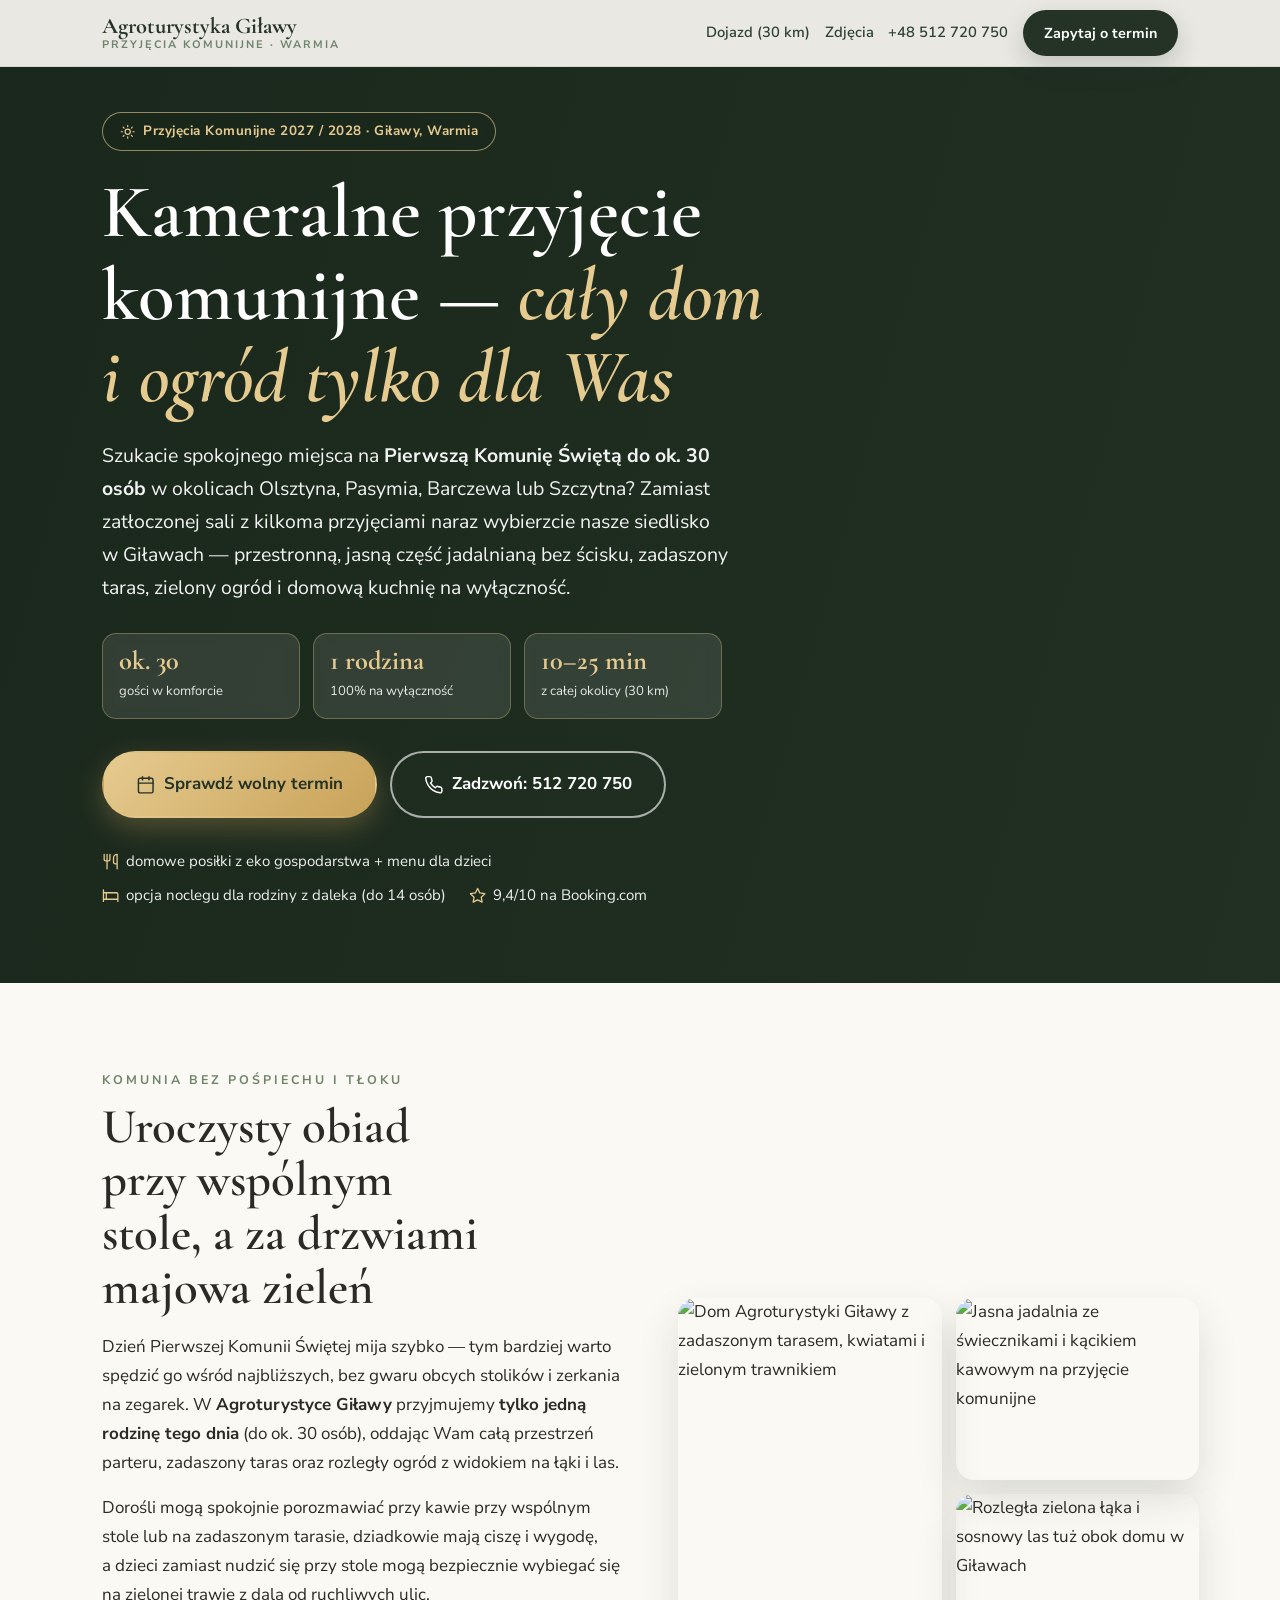
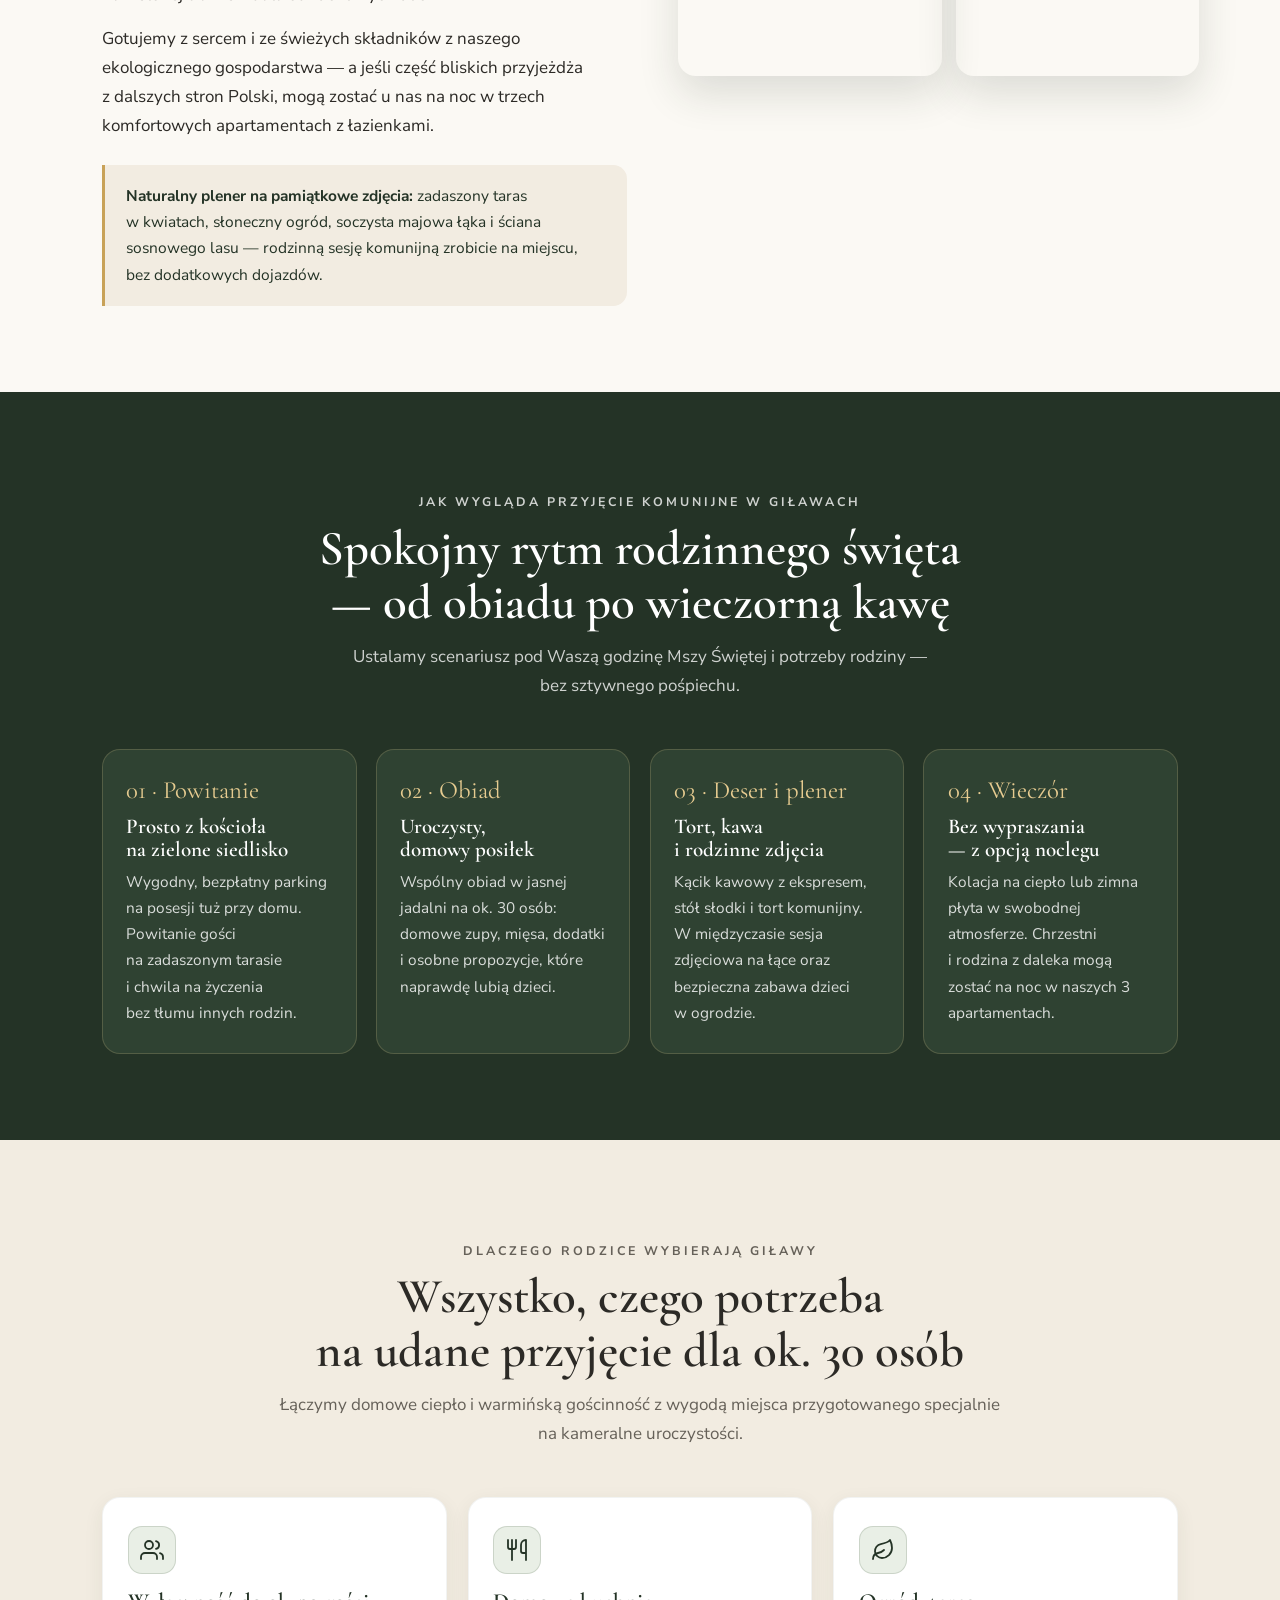
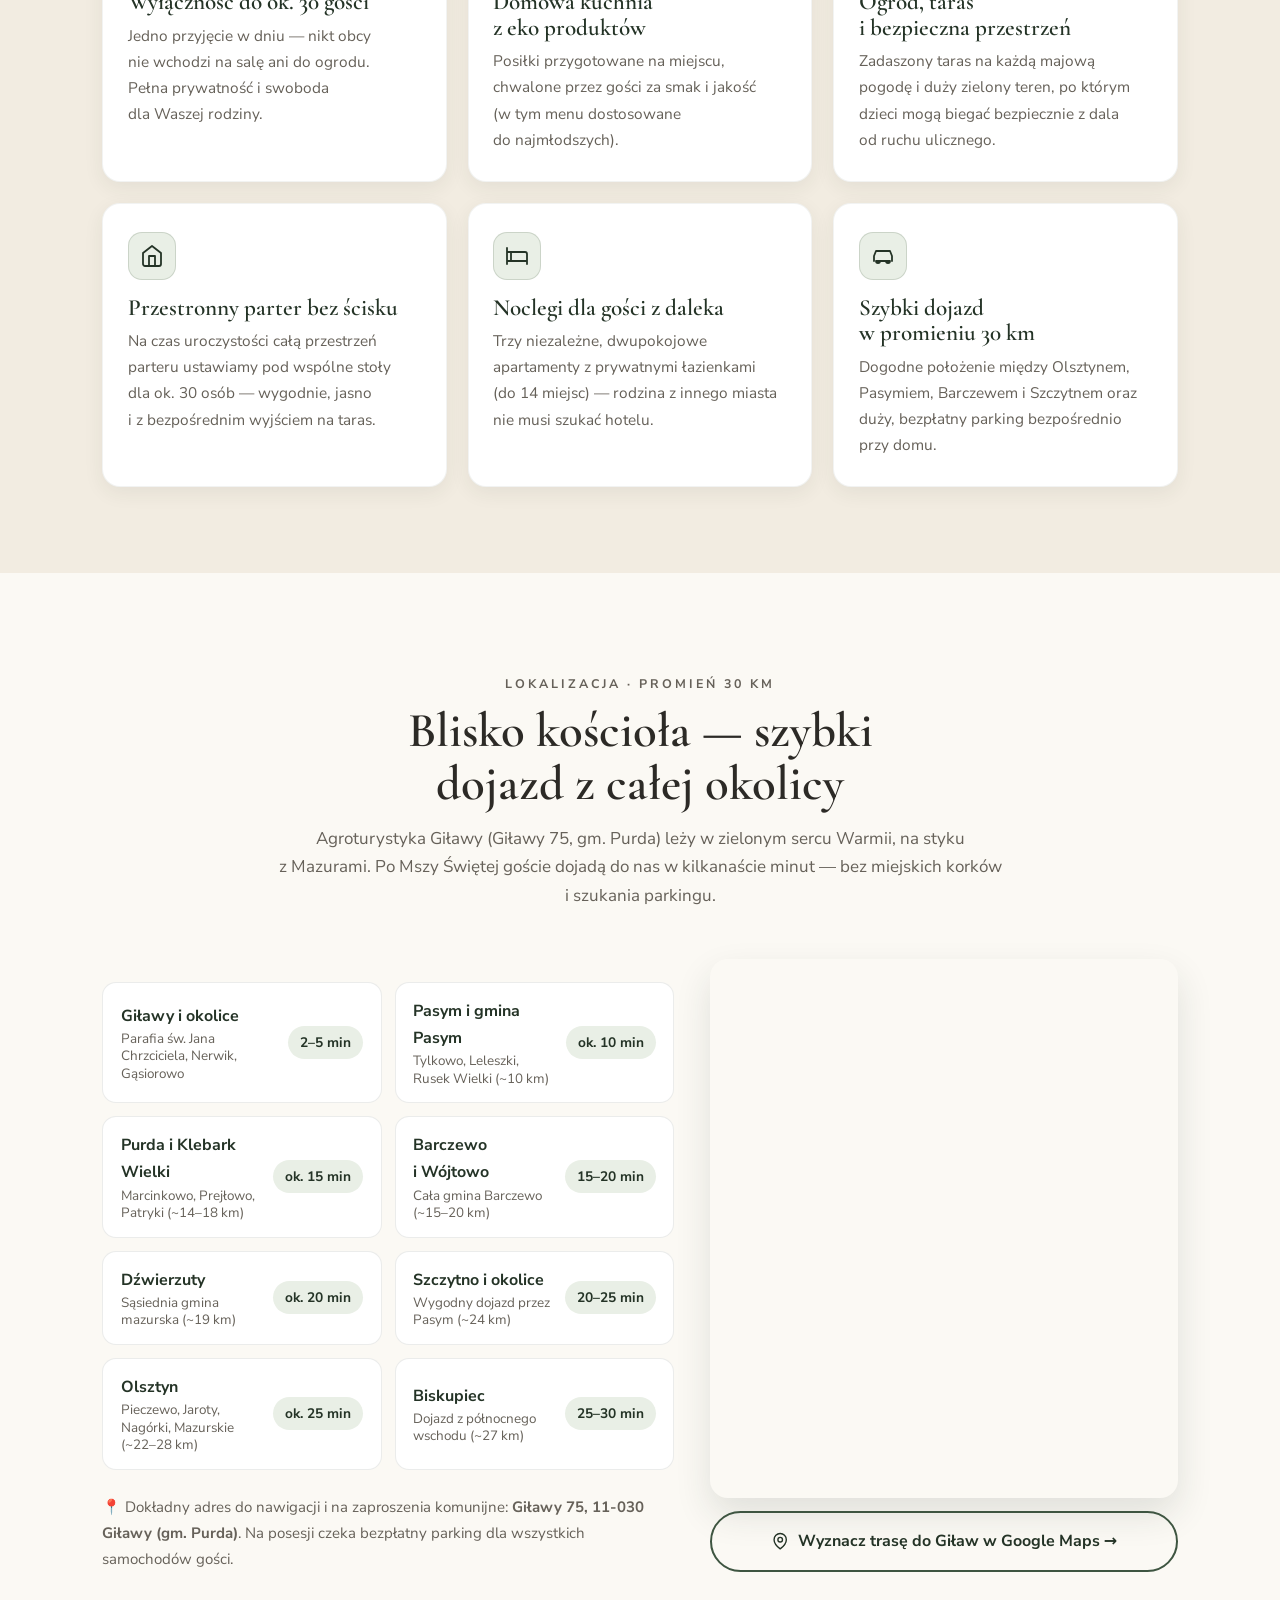
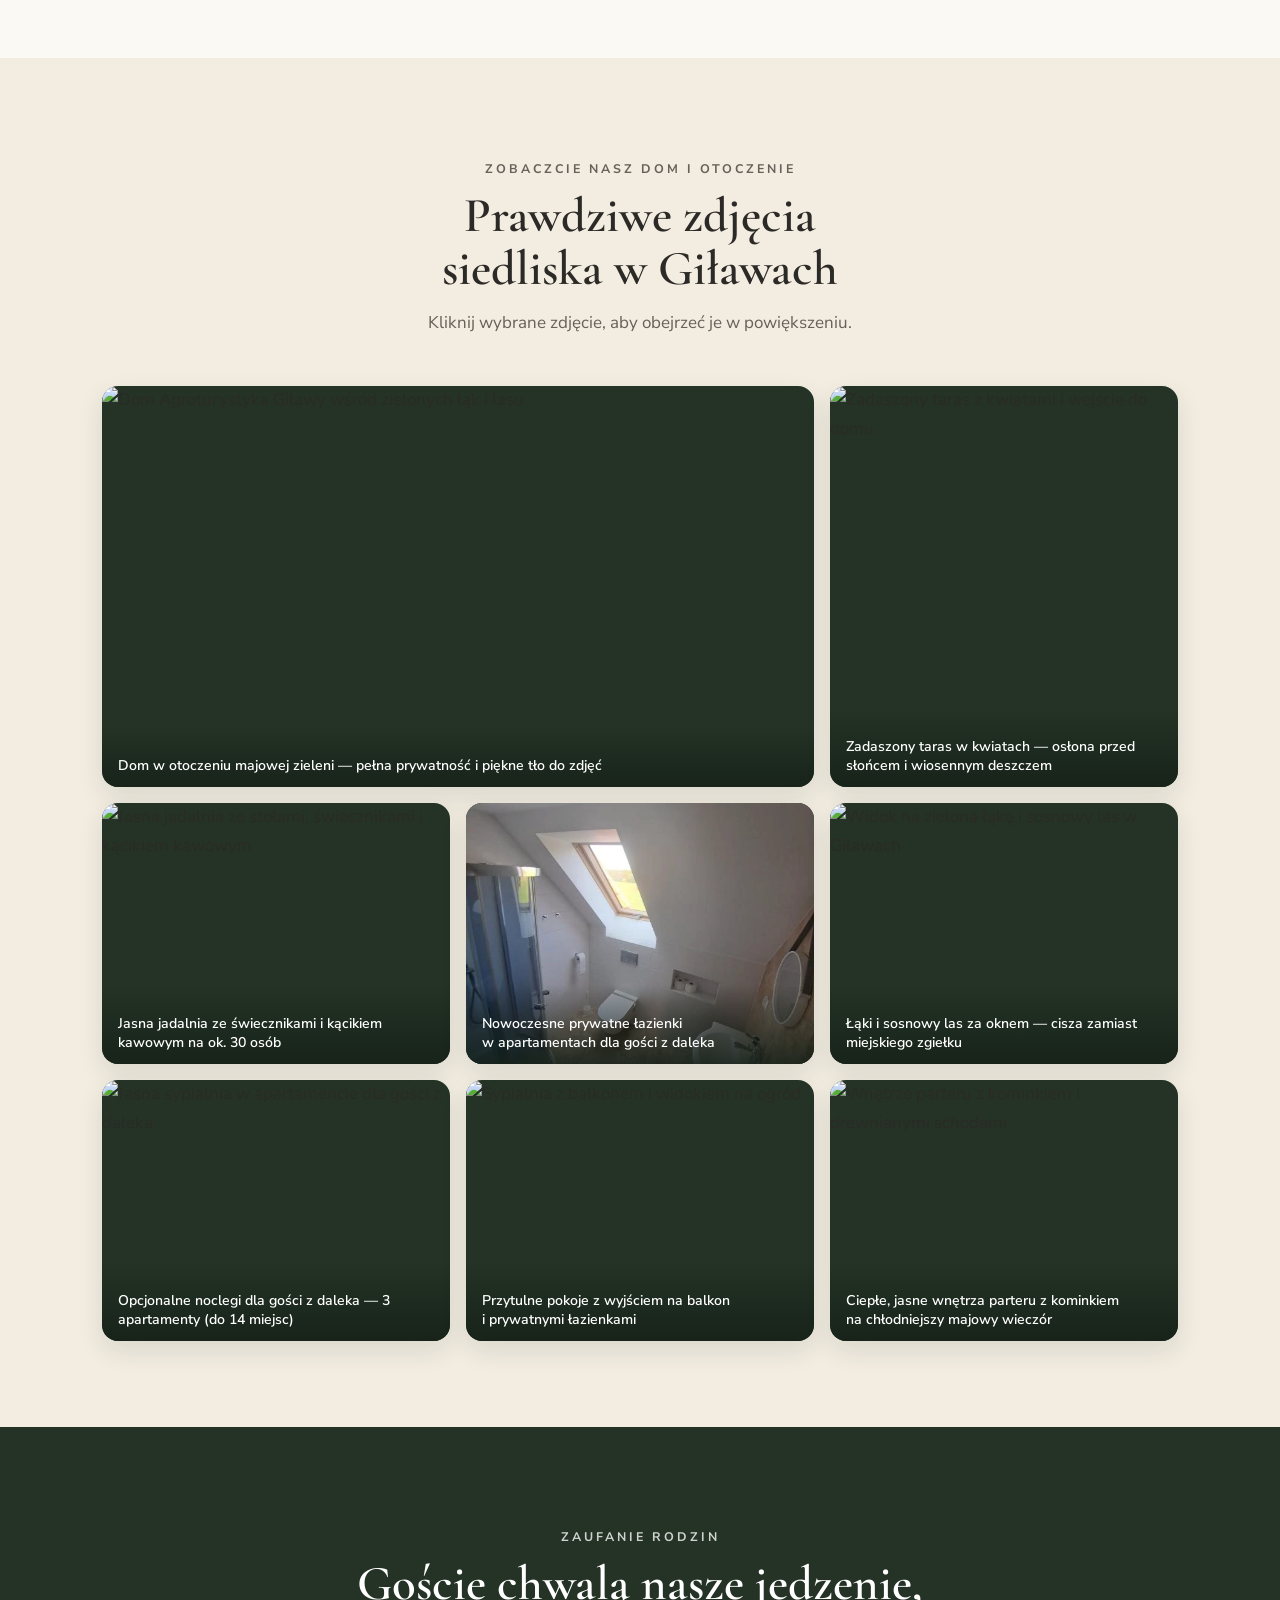
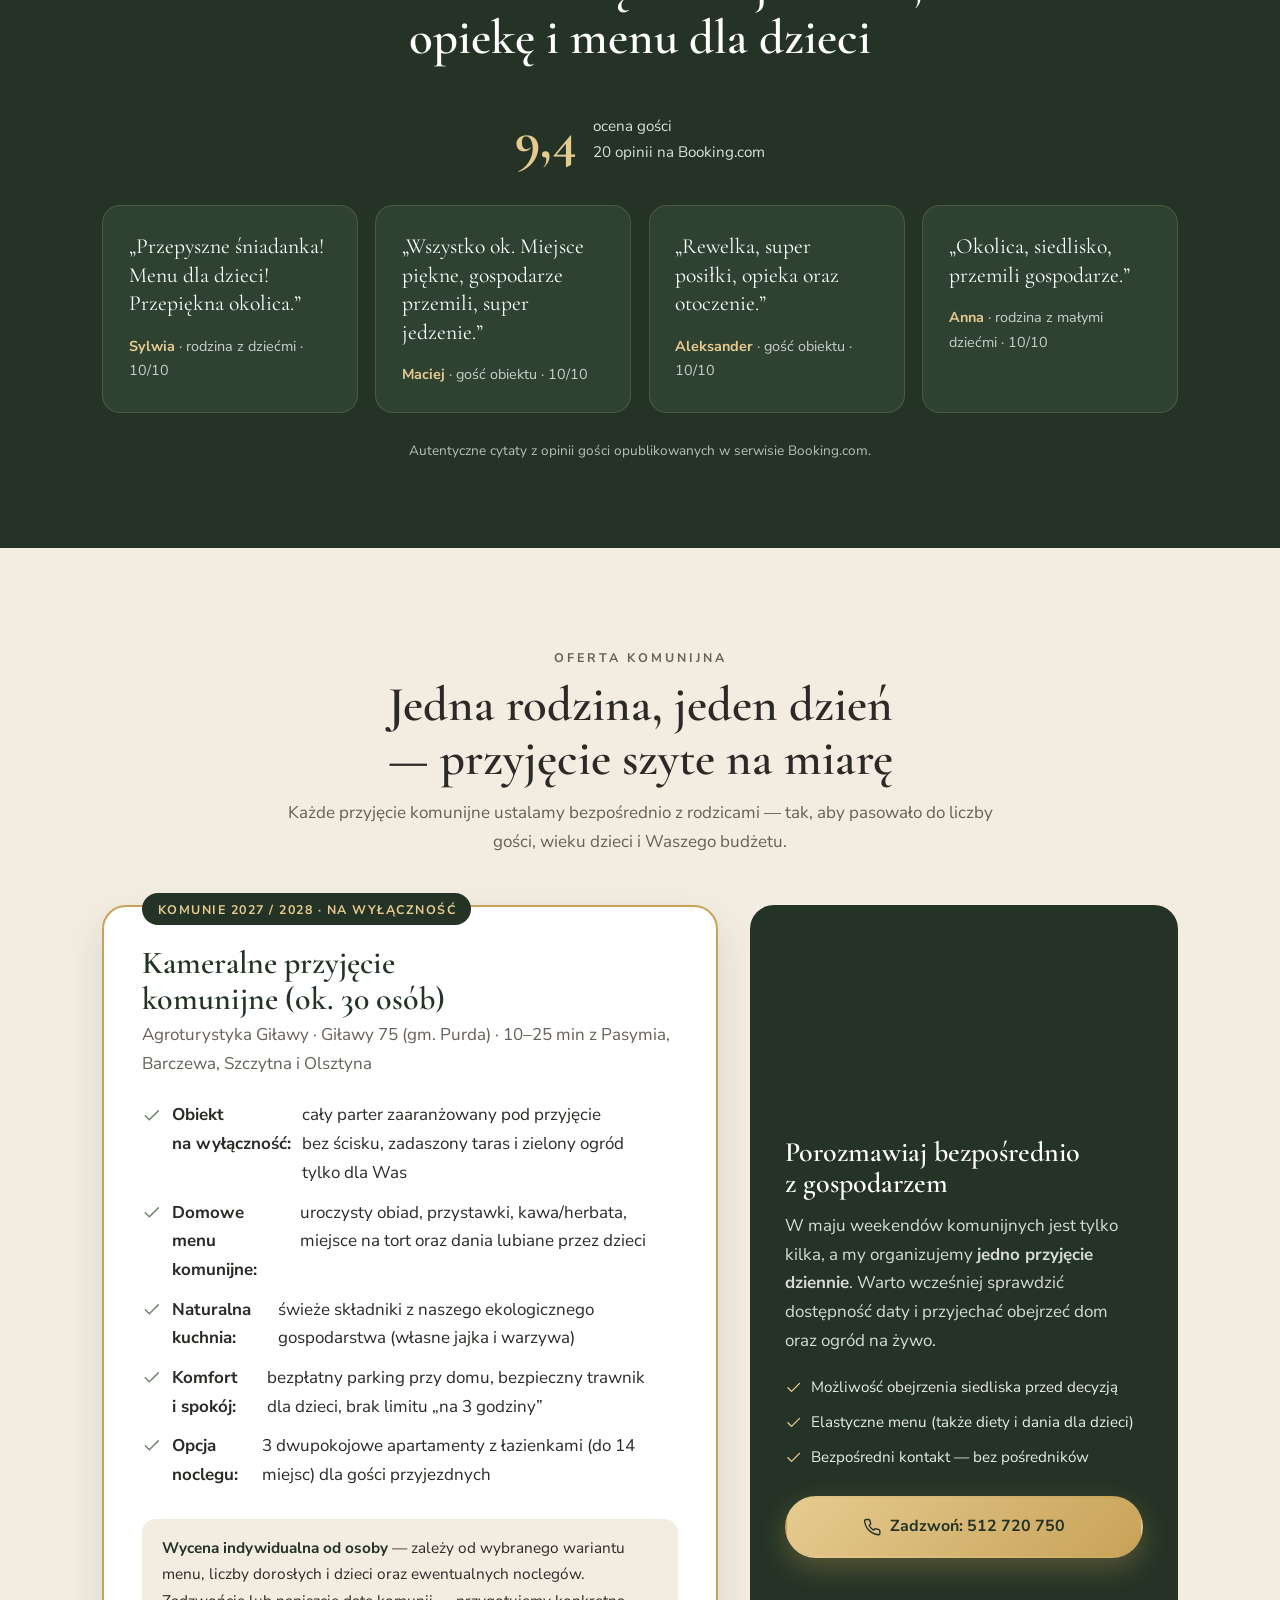
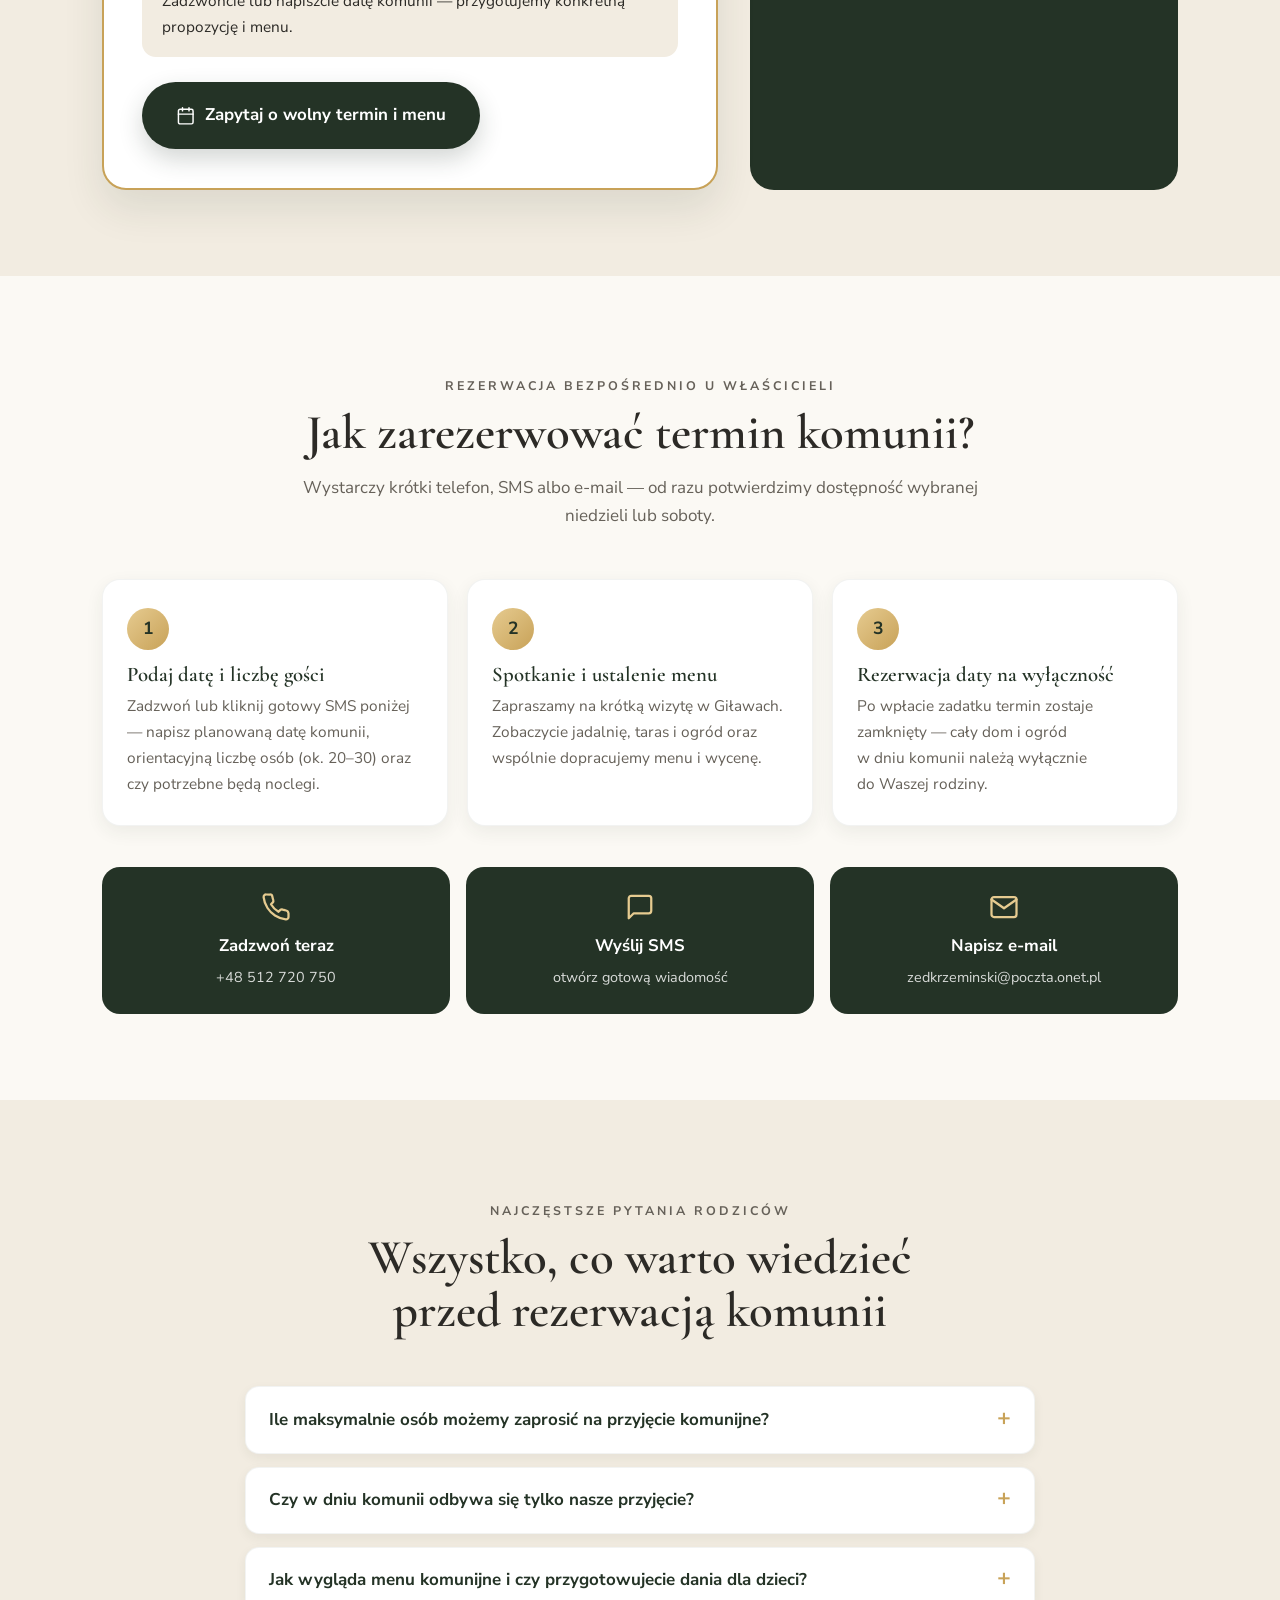
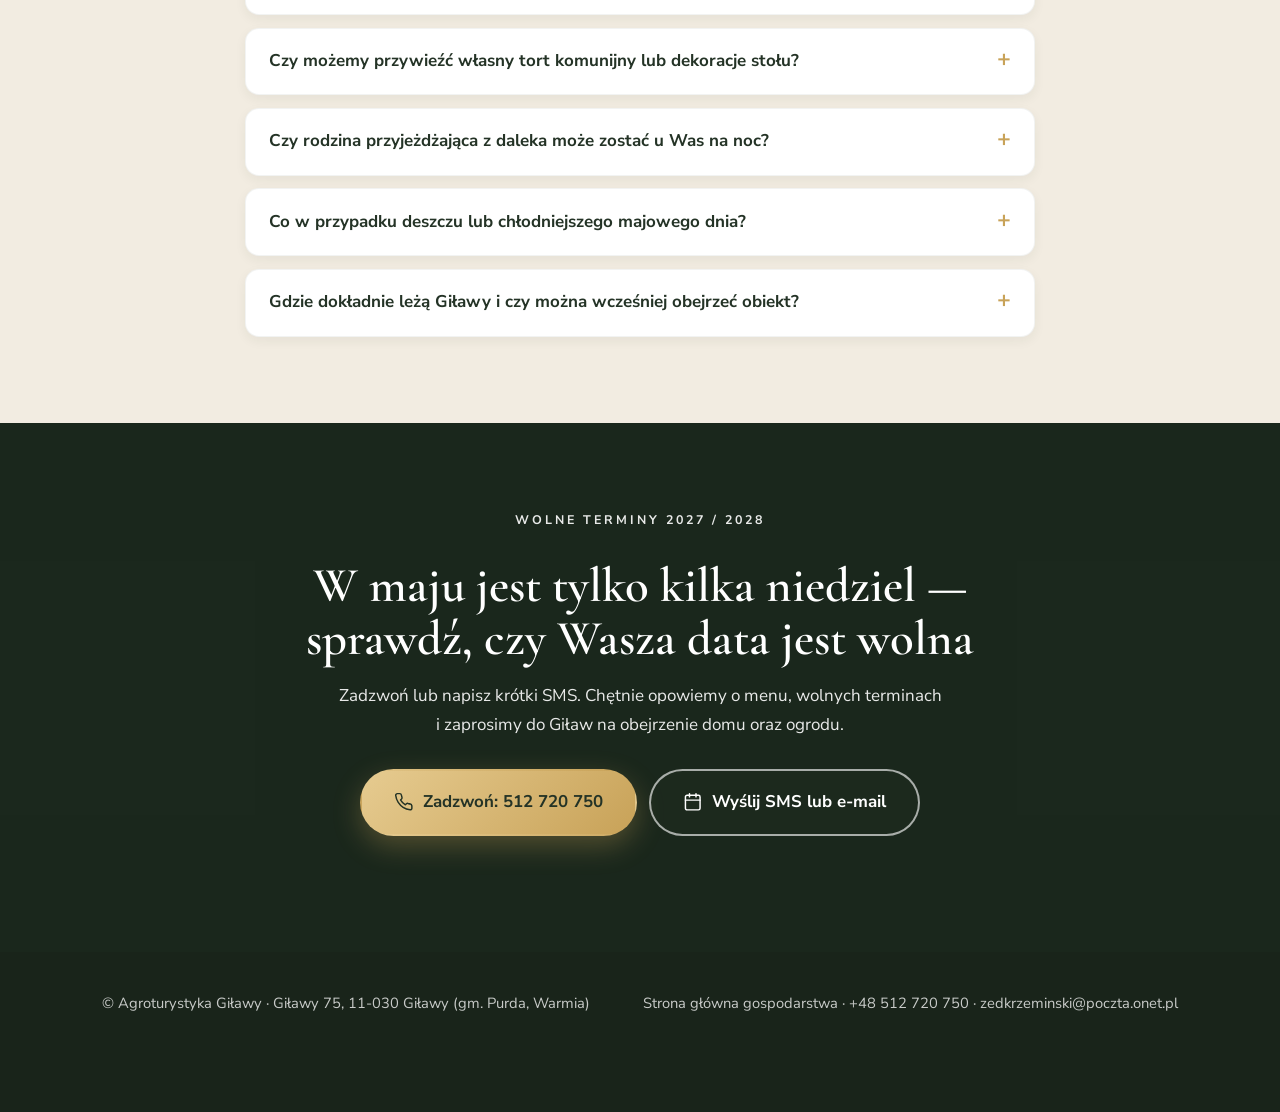
==== komunia.html @ 48da1b0a "Dodaj podstrone ofertowa Przyjecia Komunijne (komunia.html) oraz linki w menu i sitemap" ====
<!DOCTYPE html>
<html lang="pl">
<head>
  <!-- Google tag (gtag.js) -->
  <script async src="https://www.googletagmanager.com/gtag/js?id=AW-17350584286"></script>
  <script>
    window.dataLayer = window.dataLayer || [];
    function gtag(){dataLayer.push(arguments);}
    gtag('js', new Date());
    gtag('config', 'AW-17350584286');
  </script>

  <!-- PostHog -->
  <script>
    !function(t,e){var o,n,p,r;e.__SV||(window.posthog=e,e._i=[],e.init=function(i,s,a){function g(t,e){var o=e.split(".");2==o.length&&(t=t[o[0]],e=o[1]),t[e]=function(){t.push([e].concat(Array.prototype.slice.call(arguments,0)))}}(p=t.createElement("script")).type="text/javascript",p.crossOrigin="anonymous",p.async=!0,p.src=s.api_host.replace(".i.posthog.com","-assets.i.posthog.com")+"/static/array.js",(r=t.getElementsByTagName("script")[0]).parentNode.insertBefore(p,r);var u=e;for(void 0!==a?u=e[a]=[]:a="posthog",u.people=u.people||[],u.toString=function(t){var e="posthog";return"posthog"!==a&&(e+="."+a),t||(e+=" (stub)"),e},u.people.toString=function(){return u.toString(1)+".people (stub)"},o="init capture register register_once register_for_session unregister unregister_for_session getFeatureFlag getFeatureFlagPayload isFeatureEnabled reloadFeatureFlags updateEarlyAccessFeatureEnrollment getEarlyAccessFeatures on onFeatureFlags onSessionId getSurveys getActiveMatchingSurveys renderSurvey canRenderSurvey getNextSurveyStep identify setPersonProperties group resetGroups setPersonPropertiesForFlags resetPersonPropertiesForFlags setGroupPropertiesForFlags resetGroupPropertiesForFlags reset get_distinct_id getGroups get_session_id get_session_replay_url alias set_config startSessionRecording stopSessionRecording sessionRecordingStarted captureException loadToolbar get_property getSessionProperty createPersonProfile opt_in_capturing opt_out_capturing has_opted_in_capturing has_opted_out_capturing clear_opt_in_out_capturing debug getPageViewId".split(" "),n=0;n<o.length;n++)g(u,o[n]);e._i.push([i,s,a])},e.__SV=1)}(document,window.posthog||[]);
    posthog.init('phc_viyBh6a5u47PLYNjKdWkm2vDEg25r6kVnGtECacyVh4t', {
      api_host: 'https://eu.i.posthog.com',
      person_profiles: 'identified_only',
      autocapture: true,
      capture_pageview: true,
      capture_pageleave: true,
      enable_heatmaps: true,
      capture_dead_clicks: true,
      loaded: function (ph) {
        try {
          var params = new URLSearchParams(window.location.search);
          var gclid = params.get('gclid') || params.get('gbraid') || params.get('wbraid');
          var utmSource = params.get('utm_source');
          var sessionProps = {};
          if (gclid) {
            sessionProps.from_google_ads = true;
            sessionProps.gclid = gclid;
          } else if (utmSource && /google|adwords|gads/i.test(utmSource)) {
            sessionProps.from_google_ads = true;
          }
          ['utm_source', 'utm_medium', 'utm_campaign', 'utm_term', 'utm_content'].forEach(function (k) {
            if (params.get(k)) sessionProps[k] = params.get(k);
          });
          ph.register_for_session(sessionProps);
        } catch (e) {}
      }
    });
  </script>

  <meta charset="UTF-8">
  <meta name="viewport" content="width=device-width, initial-scale=1.0">
  <title>Przyjęcie Komunijne na&nbsp;Warmii (do&nbsp;30 osób) — Olsztyn, Pasym, Barczewo, Szczytno | Agroturystyka&nbsp;Giławy</title>
  <meta name="description" content="Kameralne przyjęcie komunijne do ok. 30 osób na wyłączność w Agroturystyce Giławy (10–25 min od Pasymia, Purdy, Barczewa, Szczytna, Dźwierzut, Olsztyna i Biskupca). Przestronna sala jadalniana bez ścisku, zadaszony taras, zielony ogród, domowa kuchnia i opcja noclegu dla rodziny.">
  <meta name="keywords" content="komunia Olsztyn, przyjęcie komunijne Olsztyn okolice, sala na komunię do 30 osób, komunia Pasym, komunia Barczewo, komunia Szczytno, komunia Purda, komunia Biskupiec, komunia Dźwierzuty, przyjęcie komunijne Warmia, agroturystyka na komunię, kameralna komunia z ogrodem">
  <meta property="og:title" content="Kameralne Przyjęcie Komunijne na Warmii (ok. 30 osób) — na wyłączność | Agroturystyka Giławy">
  <meta property="og:description" content="Dom, zadaszony taras i zielony ogród tylko dla Waszej rodziny (ok. 30 gości). Domowa kuchnia, spokój wśród łąk i szybki dojazd z Olsztyna, Pasymia, Barczewa i Szczytna.">
  <meta property="og:type" content="website">
  <meta property="og:url" content="https://gilawy.pl/komunia.html">
  <meta property="og:image" content="https://gilawy.pl/assets/img/foto-06.webp">
  <meta property="og:locale" content="pl_PL">
  <link rel="canonical" href="https://gilawy.pl/komunia.html">
  <link rel="icon" href="favicon.ico" sizes="16x16 32x32 48x48">
  <link rel="apple-touch-icon" href="apple-touch-icon.png">
  <meta name="theme-color" content="#243326">
  <link rel="preload" as="image" href="assets/img/foto-06.webp">

  <link rel="preconnect" href="https://fonts.googleapis.com">
  <link rel="preconnect" href="https://fonts.gstatic.com" crossorigin>
  <link rel="stylesheet" href="https://fonts.googleapis.com/css2?family=Cormorant+Garamond:ital,wght@0,500;0,600;0,700;1,500&family=Nunito+Sans:wght@300;400;600;700&display=swap">

  <script type="application/ld+json">
  {
    "@context": "https://schema.org",
    "@graph": [
      {
        "@type": ["EventVenue", "LodgingBusiness"],
        "name": "Agroturystyka Giławy — Kameralne Przyjęcia Komunijne na Warmii",
        "description": "Kameralne przyjęcia komunijne do ok. 30 osób na wyłączność w Giławach (gm. Purda). Przestronna sala jadalniana na parterze, zadaszony taras, zielony ogród, domowe menu z eko gospodarstwa oraz 3 apartamenty noclegowe dla rodziny z daleka.",
        "image": "https://gilawy.pl/assets/img/foto-06.webp",
        "url": "https://gilawy.pl/komunia.html",
        "telephone": "+48512720750",
        "email": "zedkrzeminski@poczta.onet.pl",
        "maximumAttendeeCapacity": 30,
        "address": {
          "@type": "PostalAddress",
          "streetAddress": "Giławy 75",
          "postalCode": "11-030",
          "addressLocality": "Giławy",
          "addressRegion": "warmińsko-mazurskie",
          "addressCountry": "PL"
        },
        "areaServed": {
          "@type": "GeoCircle",
          "geoMidpoint": {
            "@type": "GeoCoordinates",
            "latitude": 53.726535,
            "longitude": 20.788029
          },
          "geoRadius": "30000"
        },
        "aggregateRating": {
          "@type": "AggregateRating",
          "ratingValue": "9.4",
          "bestRating": "10",
          "reviewCount": "20"
        }
      },
      {
        "@type": "FAQPage",
        "mainEntity": [
          {
            "@type": "Question",
            "name": "Ile osób możemy zaprosić na przyjęcie komunijne w Agroturystyce Giławy?",
            "acceptedAnswer": {
              "@type": "Answer",
              "text": "Obsługujemy kameralne przyjęcia komunijne do ok. 30 osób. Taka wielkość pozwala ustawić stoły na parterze bez ścisku i zachować swobodną, rodzinną atmosferę w jadalni, na zadaszonym tarasie oraz w ogrodzie."
            }
          },
          {
            "@type": "Question",
            "name": "Czy podczas komunii mamy dom i ogród wyłącznie dla siebie?",
            "acceptedAnswer": {
              "@type": "Answer",
              "text": "Tak. W dniu komunii organizujemy tylko jedno przyjęcie — nie dzielicie sali, tarasu ani ogrodu z innymi rodzinami."
            }
          },
          {
            "@type": "Question",
            "name": "Jak szybko można dojechać z Olsztyna, Pasymia, Barczewa lub Szczytna?",
            "acceptedAnswer": {
              "@type": "Answer",
              "text": "Giławy leżą w promieniu 10–30 minut jazdy od Pasymia (ok. 10 min), Purdy i Klebarka Wielkiego (ok. 15 min), Barczewa (ok. 15–20 min), Dźwierzut (ok. 20 min), Szczytna (ok. 20–25 min), Olsztyna (ok. 25 min z Pieczewa i Jarot) oraz Biskupca (ok. 25–30 min)."
            }
          },
          {
            "@type": "Question",
            "name": "Czy rodzina przyjeżdżająca z daleka może zostać na nocleg?",
            "acceptedAnswer": {
              "@type": "Answer",
              "text": "Tak! Na piętrze mamy 3 niezależne, dwupokojowe apartamenty z prywatnymi łazienkami, które pomieszczą do 14 osób. To ogromna wygoda dla chrzestnych, dziadków i bliskich z innych miast."
            }
          }
        ]
      }
    ]
  }
  </script>

  <style>
    :root {
      --forest: #243326;
      --forest-2: #2f4232;
      --forest-3: #3e5541;
      --sage: #6f846b;
      --sage-soft: #e9efe6;
      --gold: #c8a258;
      --gold-2: #e6cb90;
      --ivory: #fbf9f4;
      --linen: #f2ece1;
      --ink: #2c2a26;
      --muted: #666159;
      --white: #ffffff;
      --radius: 18px;
      --maxw: 1120px;
      --serif: "Cormorant Garamond", Georgia, serif;
      --sans: "Nunito Sans", system-ui, -apple-system, sans-serif;
    }
    * { box-sizing: border-box; margin: 0; padding: 0; }
    html { scroll-behavior: smooth; scroll-padding-top: 76px; }
    body { font-family: var(--sans); color: var(--ink); background: var(--ivory); line-height: 1.7; font-size: 17px; -webkit-font-smoothing: antialiased; overflow-x: hidden; }
    img { max-width: 100%; display: block; }
    a { color: inherit; text-decoration: none; }
    .container { width: 100%; max-width: var(--maxw); margin-inline: auto; padding-inline: 22px; }
    h1, h2, h3 { font-family: var(--serif); font-weight: 600; line-height: 1.1; text-wrap: balance; }
    h2 { font-size: clamp(2rem, 4.2vw, 3.05rem); }
    h3 { font-size: 1.45rem; }
    p, li, dd, blockquote { text-wrap: pretty; text-align: left; }
    .center, .center p { text-align: center; }
    .kicker { text-transform: uppercase; letter-spacing: 3px; font-size: .78rem; font-weight: 700; color: var(--sage); margin-bottom: .6rem; }
    .dark .kicker { color: var(--gold-2); }
    .icon { width: 1.15em; height: 1.15em; flex: none; fill: none; stroke: currentColor; stroke-width: 1.8; stroke-linecap: round; stroke-linejoin: round; }

    /* buttons */
    .btn { display: inline-flex; align-items: center; justify-content: center; gap: .55rem; padding: .95rem 1.65rem; border-radius: 999px; font-weight: 700; font-size: 1rem; transition: transform .15s, box-shadow .15s, background .15s, border-color .15s; cursor: pointer; border: 2px solid transparent; text-align: center; }
    .btn:hover { transform: translateY(-2px); }
    .btn-gold { background: linear-gradient(135deg, var(--gold-2), var(--gold)); color: var(--forest); box-shadow: 0 10px 28px rgba(200,162,88,.32); }
    .btn-gold:hover { box-shadow: 0 14px 34px rgba(200,162,88,.45); }
    .btn-forest { background: var(--forest); color: var(--white); box-shadow: 0 10px 24px rgba(36,51,38,.2); }
    .btn-forest:hover { background: var(--forest-2); }
    .btn-ghost { border-color: rgba(255,255,255,.62); color: var(--white); background: rgba(36,51,38,.22); }
    .btn-ghost:hover { background: rgba(255,255,255,.14); }
    .btn-line { border-color: var(--forest-3); color: var(--forest); }
    .btn-line:hover { background: var(--forest); color: var(--white); }
    .btn-lg { padding: 1.08rem 2rem; font-size: 1.06rem; }

    /* header */
    .top { position: fixed; inset: 0 0 auto 0; z-index: 50; background: rgba(251,249,244,.92); backdrop-filter: blur(12px); color: var(--forest); border-bottom: 1px solid rgba(36,51,38,.1); }
    .top .container { display: flex; align-items: center; justify-content: space-between; height: 66px; gap: 1rem; }
    .brand { font-family: var(--serif); font-size: 1.4rem; font-weight: 700; line-height: 1; color: var(--forest); }
    .brand small { display: block; font-family: var(--sans); font-size: .68rem; letter-spacing: 2px; text-transform: uppercase; color: var(--sage); font-weight: 700; margin-top: 3px; }
    .top-actions { display: flex; gap: .9rem; align-items: center; }
    .top-actions .btn { padding: .55rem 1.2rem; font-size: .9rem; }
    .top-link { font-size: .92rem; font-weight: 600; color: var(--forest-2); }
    .top-link:hover { color: var(--gold); }

    /* hero */
    .hero { position: relative; min-height: 96svh; display: flex; align-items: center; color: var(--white); background: var(--forest) url("assets/img/foto-06.webp") center 55%/cover no-repeat; padding: 112px 0 74px; overflow: hidden; }
    .hero::before { content: ""; position: absolute; inset: 0; background: linear-gradient(105deg, rgba(25,38,27,.88) 0%, rgba(28,42,30,.72) 52%, rgba(28,42,30,.38) 100%); }
    .hero .container { position: relative; }
    .hero-inner { max-width: 740px; }
    .badge { display: inline-flex; align-items: center; gap: .5rem; padding: .45rem 1.05rem; border: 1px solid rgba(230,203,144,.6); border-radius: 999px; color: var(--gold-2); font-size: .84rem; font-weight: 700; letter-spacing: .5px; margin-bottom: 1.3rem; background: rgba(25,38,27,.45); backdrop-filter: blur(4px); }
    .hero h1 { font-size: clamp(2.6rem, 6.4vw, 4.7rem); color: var(--white); margin-bottom: 1.15rem; }
    .hero h1 em { color: var(--gold-2); font-style: italic; }
    .hero .lead { font-size: clamp(1.04rem, 2vw, 1.22rem); max-width: 630px; color: rgba(255,255,255,.94); margin-bottom: 1.8rem; }

    .hero-pillars { display: grid; grid-template-columns: repeat(3, minmax(0, 1fr)); gap: .8rem; max-width: 620px; margin-bottom: 2rem; }
    .pillar { padding: .85rem 1rem; border-radius: 14px; background: rgba(255,255,255,.1); border: 1px solid rgba(230,203,144,.32); backdrop-filter: blur(6px); }
    .pillar b { display: block; font-family: var(--serif); font-size: 1.65rem; line-height: 1.05; color: var(--gold-2); }
    .pillar span { font-size: .82rem; color: rgba(255,255,255,.88); }

    .hero-cta { display: flex; flex-wrap: wrap; gap: .8rem; margin-bottom: 1.9rem; }
    .hero-facts { display: flex; flex-wrap: wrap; gap: .55rem 1.4rem; font-size: .94rem; color: rgba(255,255,255,.92); list-style: none; }
    .hero-facts li { display: flex; align-items: center; gap: .45rem; }
    .hero-facts .icon { color: var(--gold-2); }

    /* sections */
    section { padding: 86px 0; }
    .dark { background: var(--forest); color: var(--white); }
    .dark h2, .dark h3 { color: var(--white); }
    .linen { background: var(--linen); }
    .sage-bg { background: var(--sage-soft); }
    .section-head { max-width: 730px; margin: 0 auto 3rem; text-align: center; }
    .section-head p { color: var(--muted); margin-top: .85rem; text-align: center; }
    .dark .section-head p { color: rgba(255,255,255,.78); }

    /* story */
    .story { display: grid; grid-template-columns: 1.05fr 1fr; gap: 3.2rem; align-items: center; }
    .story-text p + p { margin-top: 1rem; }
    .story-text h2 { margin-bottom: 1.2rem; }
    .story-quote { margin-top: 1.5rem; padding: 1.1rem 1.3rem; border-left: 3px solid var(--gold); background: var(--linen); border-radius: 0 14px 14px 0; font-size: .97rem; color: var(--forest); }
    .story-photos { display: grid; grid-template-columns: 1fr 1fr; gap: 14px; }
    .story-photos img { width: 100%; height: 100%; object-fit: cover; border-radius: var(--radius); box-shadow: 0 18px 40px rgba(36,51,38,.14); cursor: zoom-in; transition: transform .25s ease; }
    .story-photos img:hover { transform: translateY(-2px); }
    .story-photos .tall { grid-row: span 2; aspect-ratio: 3/4.3; object-position: 28% center; }
    .story-photos .sq { aspect-ratio: 4/3; }

    /* timeline */
    .timeline { display: grid; grid-template-columns: repeat(4, 1fr); gap: 1.2rem; list-style: none; }
    .timeline li { background: var(--forest-2); border: 1px solid rgba(230,203,144,.2); border-radius: var(--radius); padding: 1.7rem 1.45rem; }
    .timeline .time { font-family: var(--serif); font-size: 1.55rem; color: var(--gold-2); line-height: 1.1; margin-bottom: .65rem; }
    .timeline h3 { font-size: 1.32rem; margin-bottom: .5rem; }
    .timeline p { color: rgba(255,255,255,.82); font-size: .96rem; }

    /* benefits */
    .benefits { display: grid; grid-template-columns: repeat(3, 1fr); gap: 1.3rem; }
    .benefit { background: var(--white); border-radius: var(--radius); padding: 1.75rem 1.55rem; box-shadow: 0 6px 20px rgba(36,51,38,.07); border: 1px solid rgba(36,51,38,.06); }
    .benefit .ico { width: 48px; height: 48px; border-radius: 14px; display: grid; place-items: center; background: var(--sage-soft); color: var(--forest); margin-bottom: 1rem; border: 1px solid rgba(111,132,107,.25); }
    .benefit .ico .icon { width: 24px; height: 24px; }
    .benefit h3 { margin-bottom: .45rem; color: var(--forest); }
    .benefit p { color: var(--muted); font-size: .96rem; }

    /* location 30km */
    .loc-grid { display: grid; grid-template-columns: 1.1fr .9fr; gap: 2.2rem; align-items: stretch; }
    .town-grid { display: grid; grid-template-columns: repeat(2, 1fr); gap: .8rem; margin: 1.4rem 0 1.6rem; }
    .town { background: var(--white); border-radius: 14px; padding: .95rem 1.1rem; border: 1px solid rgba(36,51,38,.09); display: flex; justify-content: space-between; align-items: center; gap: .8rem; }
    .town strong { display: block; font-size: 1rem; color: var(--forest); }
    .town small { display: block; font-size: .84rem; color: var(--muted); line-height: 1.3; }
    .town-time { flex: none; font-weight: 700; font-size: .86rem; color: var(--forest); background: var(--sage-soft); padding: .3rem .75rem; border-radius: 999px; white-space: nowrap; }
    .loc-note { font-size: .94rem; color: var(--muted); }
    .map-box { display: flex; flex-direction: column; gap: .8rem; }
    .map-box iframe { width: 100%; flex: 1; min-height: 360px; border: 0; border-radius: var(--radius); box-shadow: 0 16px 36px rgba(36,51,38,.12); }

    /* gallery */
    .gallery { display: grid; grid-template-columns: repeat(3, 1fr); gap: 16px; }
    .g-card { position: relative; border-radius: 16px; overflow: hidden; background: var(--forest); box-shadow: 0 10px 26px rgba(36,51,38,.11); cursor: zoom-in; margin: 0; }
    .g-card img { width: 100%; height: 100%; aspect-ratio: 4/3; object-fit: cover; transition: transform .35s ease; }
    .g-card.crop-left img { object-position: 28% center; }
    .g-card:hover img { transform: scale(1.04); }
    .g-card.wide { grid-column: span 2; }
    .g-card.wide img { aspect-ratio: 16/9; }
    .g-card figcaption { position: absolute; inset: auto 0 0 0; padding: 1.8rem 1rem .75rem; background: linear-gradient(180deg, transparent 0%, rgba(22,33,24,.88) 100%); color: var(--white); font-size: .88rem; font-weight: 600; line-height: 1.35; pointer-events: none; }

    /* lightbox */
    .lb { position: fixed; inset: 0; z-index: 100; background: rgba(16,24,18,.93); backdrop-filter: blur(6px); display: none; align-items: center; justify-content: center; padding: 24px; }
    .lb.open { display: flex; }
    .lb img { max-width: min(1100px, 94vw); max-height: 84vh; border-radius: 14px; box-shadow: 0 20px 60px rgba(0,0,0,.6); object-fit: contain; }
    .lb-cap { position: fixed; bottom: 22px; left: 50%; transform: translateX(-50%); color: var(--white); background: rgba(24,36,26,.88); padding: .5rem 1.15rem; border-radius: 999px; font-size: .92rem; text-align: center; max-width: 90vw; }
    .lb-close { position: fixed; top: 20px; right: 24px; width: 44px; height: 44px; border-radius: 50%; border: 1px solid rgba(255,255,255,.28); background: rgba(24,36,26,.85); color: var(--white); font-size: 1.6rem; cursor: pointer; display: grid; place-items: center; line-height: 1; }

    /* reviews */
    .reviews { display: grid; grid-template-columns: repeat(4, 1fr); gap: 1.1rem; }
    .review { background: var(--forest-2); border-radius: var(--radius); padding: 1.6rem; border: 1px solid rgba(230,203,144,.16); }
    .review blockquote { font-family: var(--serif); font-size: 1.35rem; line-height: 1.32; margin-bottom: 1rem; color: var(--white); }
    .review footer { font-size: .9rem; color: rgba(255,255,255,.74); }
    .review footer b { color: var(--gold-2); }
    .score { display: flex; align-items: center; justify-content: center; gap: 1rem; margin-bottom: 2.4rem; }
    .score b { font-family: var(--serif); font-size: 3.4rem; color: var(--gold-2); line-height: 1; }
    .score span { text-align: left; font-size: .95rem; color: rgba(255,255,255,.84); }

    /* offer */
    .offer { display: grid; grid-template-columns: 1.18fr .82fr; gap: 2rem; align-items: stretch; }
    .offer-card { background: var(--white); border-radius: 24px; padding: 2.4rem; box-shadow: 0 18px 40px rgba(36,51,38,.11); border: 2px solid var(--gold); position: relative; }
    .offer-card .ribbon { position: absolute; top: -14px; left: 2.4rem; background: var(--forest); color: var(--gold-2); font-size: .78rem; font-weight: 700; letter-spacing: 1.5px; text-transform: uppercase; padding: .35rem .95rem; border-radius: 999px; }
    .offer-card h3 { font-size: 2rem; margin-bottom: .35rem; color: var(--forest); }
    .offer-card .sub { color: var(--muted); margin-bottom: 1.4rem; }
    .checks { list-style: none; display: grid; gap: .65rem; margin-bottom: 1.8rem; }
    .checks li { display: flex; gap: .65rem; align-items: flex-start; }
    .checks .icon { color: var(--sage); margin-top: .28rem; }
    .price-note { background: var(--linen); border-radius: 14px; padding: 1.05rem 1.25rem; margin-bottom: 1.6rem; font-size: .96rem; }
    .price-note b { color: var(--forest); }
    .offer-side { background: var(--forest); color: var(--white); border-radius: 24px; padding: 2.2rem; display: flex; flex-direction: column; justify-content: center; }
    .offer-side h3 { color: var(--white); margin-bottom: .8rem; font-size: 1.75rem; }
    .offer-side p { color: rgba(255,255,255,.82); margin-bottom: 1.2rem; }
    .side-list { list-style: none; display: grid; gap: .55rem; margin-bottom: 1.6rem; font-size: .95rem; color: rgba(255,255,255,.9); }
    .side-list li { display: flex; gap: .55rem; align-items: flex-start; }
    .side-list .icon { color: var(--gold-2); margin-top: .25rem; }

    /* steps */
    .steps { display: grid; grid-template-columns: repeat(3, 1fr); gap: 1.2rem; list-style: none; counter-reset: step; margin-bottom: 2.6rem; }
    .steps li { background: var(--white); border-radius: var(--radius); padding: 1.7rem 1.5rem; position: relative; counter-increment: step; box-shadow: 0 6px 18px rgba(36,51,38,.07); border: 1px solid rgba(36,51,38,.06); }
    .steps li::before { content: counter(step); display: grid; place-items: center; width: 42px; height: 42px; border-radius: 50%; background: linear-gradient(135deg, var(--gold-2), var(--gold)); color: var(--forest); font-weight: 700; font-size: 1.1rem; margin-bottom: .9rem; }
    .steps h3 { margin-bottom: .4rem; font-size: 1.3rem; color: var(--forest); }
    .steps p { color: var(--muted); font-size: .96rem; }
    .contact-cards { display: grid; grid-template-columns: repeat(3, 1fr); gap: 1rem; }
    .ccard { display: flex; flex-direction: column; align-items: center; gap: .3rem; text-align: center; padding: 1.55rem 1rem; border-radius: var(--radius); background: var(--forest); color: var(--white); transition: transform .15s, background .15s; }
    .ccard:hover { transform: translateY(-3px); background: var(--forest-2); }
    .ccard .icon { width: 30px; height: 30px; color: var(--gold-2); margin-bottom: .3rem; }
    .ccard b { font-size: 1.05rem; }
    .ccard span { font-size: .9rem; opacity: .82; }

    /* faq */
    .faq { max-width: 790px; margin: 0 auto; display: grid; gap: .8rem; }
    .faq details { background: var(--white); border-radius: 14px; padding: 1.15rem 1.45rem; box-shadow: 0 4px 12px rgba(36,51,38,.06); border: 1px solid rgba(36,51,38,.06); }
    .faq summary { cursor: pointer; font-weight: 700; list-style: none; display: flex; justify-content: space-between; gap: 1rem; color: var(--forest); }
    .faq summary::-webkit-details-marker { display: none; }
    .faq summary::after { content: "+"; color: var(--gold); font-size: 1.45rem; line-height: 1; }
    .faq details[open] summary::after { content: "–"; }
    .faq details p { margin-top: .75rem; color: var(--muted); }

    /* final cta */
    .final { text-align: center; background: var(--forest) url("assets/img/foto-06.webp") center/cover; position: relative; color: var(--white); }
    .final::before { content: ""; position: absolute; inset: 0; background: rgba(25,38,27,.84); }
    .final .container { position: relative; }
    .final h2 { color: var(--white); margin-bottom: 1rem; }
    .final p { max-width: 620px; margin: 0 auto 1.8rem; color: rgba(255,255,255,.9); text-align: center; }
    .final .hero-cta { justify-content: center; }

    footer.site { background: #19241a; color: rgba(255,255,255,.76); padding: 2.4rem 0 6rem; font-size: .92rem; }
    footer.site .container { display: flex; flex-wrap: wrap; justify-content: space-between; gap: 1rem; }
    footer.site a:hover { color: var(--gold-2); }

    /* sticky mobile bar */
    .mbar { position: fixed; inset: auto 0 0 0; z-index: 60; display: none; gap: .5rem; padding: .6rem .7rem calc(.6rem + env(safe-area-inset-bottom)); background: rgba(25,38,27,.96); border-top: 1px solid rgba(230,203,144,.2); }
    .mbar a { flex: 1; padding: .8rem .5rem; font-size: .95rem; }

    @media (max-width: 980px) {
      .timeline { grid-template-columns: repeat(2, 1fr); }
      .benefits, .reviews { grid-template-columns: 1fr 1fr; }
      .gallery { grid-template-columns: 1fr 1fr; }
      .g-card.wide { grid-column: span 2; }
      .story, .offer, .loc-grid { grid-template-columns: 1fr; }
    }
    @media (max-width: 680px) {
      section { padding: 64px 0; }
      .top-link { display: none; }
      .top-actions .btn { padding: .5rem .95rem; font-size: .85rem; }
      .hero-pillars { grid-template-columns: 1fr 1fr 1fr; gap: .5rem; }
      .pillar { padding: .65rem .6rem; }
      .pillar b { font-size: 1.3rem; }
      .pillar span { font-size: .74rem; }
      .timeline, .benefits, .reviews, .steps, .contact-cards, .gallery, .town-grid { grid-template-columns: 1fr; }
      .g-card.wide { grid-column: span 1; }
      .g-card.wide img { aspect-ratio: 4/3; }
      .offer-card { padding: 2rem 1.4rem; }
      .offer-card .ribbon { left: 1.4rem; }
      .mbar { display: flex; }
      .hero-cta .btn { width: 100%; }
    }
  </style>
</head>
<body>

  <svg width="0" height="0" style="position:absolute" aria-hidden="true">
    <defs>
      <symbol id="i-phone" viewBox="0 0 24 24"><path d="M22 16.9v3a2 2 0 0 1-2.2 2 19.8 19.8 0 0 1-8.6-3.1 19.5 19.5 0 0 1-6-6A19.8 19.8 0 0 1 2.1 4.2 2 2 0 0 1 4.1 2h3a2 2 0 0 1 2 1.7c.1.9.4 1.8.7 2.7a2 2 0 0 1-.5 2.1L8 9.8a16 16 0 0 0 6 6l1.3-1.3a2 2 0 0 1 2.1-.4c.9.3 1.8.6 2.7.7a2 2 0 0 1 1.7 2z"/></symbol>
      <symbol id="i-msg" viewBox="0 0 24 24"><path d="M21 15a2 2 0 0 1-2 2H7l-4 4V5a2 2 0 0 1 2-2h14a2 2 0 0 1 2 2z"/></symbol>
      <symbol id="i-mail" viewBox="0 0 24 24"><rect x="2" y="4" width="20" height="16" rx="2"/><path d="m22 6-10 7L2 6"/></symbol>
      <symbol id="i-pin" viewBox="0 0 24 24"><path d="M20 10c0 6-8 12-8 12s-8-6-8-12a8 8 0 0 1 16 0z"/><circle cx="12" cy="10" r="3"/></symbol>
      <symbol id="i-users" viewBox="0 0 24 24"><path d="M17 21v-2a4 4 0 0 0-4-4H5a4 4 0 0 0-4 4v2"/><circle cx="9" cy="7" r="4"/><path d="M23 21v-2a4 4 0 0 0-3-3.9M16 3.1a4 4 0 0 1 0 7.8"/></symbol>
      <symbol id="i-leaf" viewBox="0 0 24 24"><path d="M11 20A7 7 0 0 1 9.8 6.1C15.5 5 17 4.48 19 2c1 2 2 4.18 2 8 0 5.5-4.78 10-10 10z"/><path d="M2 21c0-3 1.85-5.36 5.08-6C9.5 14.52 12 13 13 12"/></symbol>
      <symbol id="i-utensils" viewBox="0 0 24 24"><path d="M3 2v7c0 1.1.9 2 2 2h4a2 2 0 0 0 2-2V2M7 2v20M21 15V2a5 5 0 0 0-5 5v6c0 1.1.9 2 2 2h3Zm0 0v7"/></symbol>
      <symbol id="i-home" viewBox="0 0 24 24"><path d="m3 9 9-7 9 7v11a2 2 0 0 1-2 2H5a2 2 0 0 1-2-2z"/><polyline points="9 22 9 12 15 12 15 22"/></symbol>
      <symbol id="i-bed" viewBox="0 0 24 24"><path d="M2 4v16M2 8h18a2 2 0 0 1 2 2v10M2 17h20M6 8v9"/></symbol>
      <symbol id="i-star" viewBox="0 0 24 24"><path d="m12 2 3.1 6.3 6.9 1-5 4.9 1.2 6.8L12 17.8 5.8 21l1.2-6.8-5-4.9 6.9-1z"/></symbol>
      <symbol id="i-car" viewBox="0 0 24 24"><path d="M5 17h14M5 17a2 2 0 1 0 4 0M15 17a2 2 0 1 0 4 0M3 17v-5l2-5h14l2 5v5"/></symbol>
      <symbol id="i-check" viewBox="0 0 24 24"><path d="M20 6 9 17l-5-5"/></symbol>
      <symbol id="i-cal" viewBox="0 0 24 24"><rect x="3" y="4" width="18" height="18" rx="2"/><path d="M16 2v4M8 2v4M3 10h18"/></symbol>
      <symbol id="i-sun" viewBox="0 0 24 24"><circle cx="12" cy="12" r="4"/><path d="M12 2v2M12 20v2m-7.1-17.1 1.4 1.4m11.4 11.4 1.4 1.4M2 12h2M20 12h2m-17.1 7.1 1.4-1.4m11.4-11.4 1.4-1.4"/></symbol>
    </defs>
  </svg>

  <header class="top">
    <div class="container">
      <a class="brand" href="index.html">Agroturystyka&nbsp;Giławy<small>Przyjęcia Komunijne · Warmia</small></a>
      <div class="top-actions">
        <a class="top-link" href="#dojazd">Dojazd (30 km)</a>
        <a class="top-link" href="#galeria">Zdjęcia</a>
        <a class="top-link" href="tel:+48512720750">+48 512 720 750</a>
        <a class="btn btn-forest" href="#rezerwacja">Zapytaj o&nbsp;termin</a>
      </div>
    </div>
  </header>

  <main>
    <!-- HERO -->
    <section class="hero" id="start">
      <div class="container">
        <div class="hero-inner">
          <span class="badge"><svg class="icon"><use href="#i-sun"/></svg> Przyjęcia Komunijne 2027 / 2028 · Giławy, Warmia</span>
          <h1>Kameralne przyjęcie komunijne — <em>cały dom i&nbsp;ogród tylko dla&nbsp;Was</em></h1>
          <p class="lead">Szukacie spokojnego miejsca na&nbsp;<strong>Pierwszą Komunię Świętą do&nbsp;ok.&nbsp;30 osób</strong> w&nbsp;okolicach Olsztyna, Pasymia, Barczewa lub&nbsp;Szczytna? Zamiast zatłoczonej sali z&nbsp;kilkoma przyjęciami naraz wybierzcie nasze siedlisko w&nbsp;Giławach — przestronną, jasną część jadalnianą bez&nbsp;ścisku, zadaszony taras, zielony ogród i&nbsp;domową kuchnię na&nbsp;wyłączność.</p>

          <div class="hero-pillars" aria-label="Najważniejsze atuty oferty komunijnej">
            <div class="pillar"><b>ok. 30</b><span>gości w&nbsp;komforcie</span></div>
            <div class="pillar"><b>1 rodzina</b><span>100% na&nbsp;wyłączność</span></div>
            <div class="pillar"><b>10–25 min</b><span>z&nbsp;całej okolicy (30 km)</span></div>
          </div>

          <div class="hero-cta">
            <a class="btn btn-gold btn-lg" href="#rezerwacja"><svg class="icon"><use href="#i-cal"/></svg> Sprawdź wolny termin</a>
            <a class="btn btn-ghost btn-lg" href="tel:+48512720750"><svg class="icon"><use href="#i-phone"/></svg> Zadzwoń: 512 720 750</a>
          </div>

          <ul class="hero-facts">
            <li><svg class="icon"><use href="#i-utensils"/></svg> domowe posiłki z&nbsp;eko gospodarstwa + menu dla&nbsp;dzieci</li>
            <li><svg class="icon"><use href="#i-bed"/></svg> opcja noclegu dla&nbsp;rodziny z&nbsp;daleka (do&nbsp;14 osób)</li>
            <li><svg class="icon"><use href="#i-star"/></svg> 9,4/10 na&nbsp;Booking.com</li>
          </ul>
        </div>
      </div>
    </section>

    <!-- HISTORIA / DLACZEGO U NAS -->
    <section id="miejsce">
      <div class="container story">
        <div class="story-text">
          <p class="kicker">Komunia bez&nbsp;pośpiechu i&nbsp;tłoku</p>
          <h2>Uroczysty obiad przy wspólnym stole, a&nbsp;za&nbsp;drzwiami majowa zieleń</h2>
          <p>Dzień Pierwszej Komunii Świętej mija szybko — tym bardziej warto spędzić go wśród najbliższych, bez&nbsp;gwaru obcych stolików i&nbsp;zerkania na&nbsp;zegarek. W&nbsp;<strong>Agroturystyce Giławy</strong> przyjmujemy <strong>tylko jedną rodzinę tego dnia</strong> (do&nbsp;ok.&nbsp;30 osób), oddając Wam całą przestrzeń parteru, zadaszony taras oraz rozległy ogród z&nbsp;widokiem na&nbsp;łąki i&nbsp;las.</p>
          <p>Dorośli mogą spokojnie porozmawiać przy kawie przy wspólnym stole lub&nbsp;na&nbsp;zadaszonym tarasie, dziadkowie mają ciszę i&nbsp;wygodę, a&nbsp;dzieci zamiast nudzić się przy stole mogą bezpiecznie wybiegać się na&nbsp;zielonej trawie z&nbsp;dala od&nbsp;ruchliwych ulic.</p>
          <p>Gotujemy z&nbsp;sercem i&nbsp;ze&nbsp;świeżych składników z&nbsp;naszego ekologicznego gospodarstwa — a&nbsp;jeśli część bliskich przyjeżdża z&nbsp;dalszych stron Polski, mogą zostać u&nbsp;nas na&nbsp;noc w&nbsp;trzech komfortowych apartamentach z&nbsp;łazienkami.</p>
          <div class="story-quote"><strong>Naturalny plener na&nbsp;pamiątkowe zdjęcia:</strong> zadaszony taras w&nbsp;kwiatach, słoneczny ogród, soczysta majowa łąka i&nbsp;ściana sosnowego lasu — rodzinną sesję komunijną zrobicie na&nbsp;miejscu, bez&nbsp;dodatkowych dojazdów.</div>
        </div>
        <div class="story-photos">
          <img class="tall" src="assets/img/foto-05.webp" width="900" height="1600" alt="Dom Agroturystyki Giławy z zadaszonym tarasem, kwiatami i zielonym trawnikiem" loading="lazy">
          <img class="sq" src="assets/img/foto-03.webp" width="1920" height="1440" alt="Jasna jadalnia ze świecznikami i kącikiem kawowym na przyjęcie komunijne" loading="lazy">
          <img class="sq" src="assets/img/foto-08.webp" width="476" height="476" alt="Rozległa zielona łąka i sosnowy las tuż obok domu w Giławach" loading="lazy">
        </div>
      </div>
    </section>

    <!-- PRZEBIEG DNIA -->
    <section class="dark" id="przebieg">
      <div class="container">
        <div class="section-head">
          <p class="kicker">Jak wygląda przyjęcie komunijne w&nbsp;Giławach</p>
          <h2>Spokojny rytm rodzinnego święta — od&nbsp;obiadu po&nbsp;wieczorną kawę</h2>
          <p>Ustalamy scenariusz pod&nbsp;Waszą godzinę Mszy Świętej i&nbsp;potrzeby rodziny — bez&nbsp;sztywnego pośpiechu.</p>
        </div>
        <ol class="timeline">
          <li>
            <div class="time">01 · Powitanie</div>
            <h3>Prosto z&nbsp;kościoła na&nbsp;zielone siedlisko</h3>
            <p>Wygodny, bezpłatny parking na&nbsp;posesji tuż przy domu. Powitanie gości na&nbsp;zadaszonym tarasie i&nbsp;chwila na&nbsp;życzenia bez&nbsp;tłumu innych rodzin.</p>
          </li>
          <li>
            <div class="time">02 · Obiad</div>
            <h3>Uroczysty, domowy posiłek</h3>
            <p>Wspólny obiad w&nbsp;jasnej jadalni na&nbsp;ok.&nbsp;30 osób: domowe zupy, mięsa, dodatki i&nbsp;osobne propozycje, które naprawdę lubią dzieci.</p>
          </li>
          <li>
            <div class="time">03 · Deser i&nbsp;plener</div>
            <h3>Tort, kawa i&nbsp;rodzinne zdjęcia</h3>
            <p>Kącik kawowy z&nbsp;ekspresem, stół słodki i&nbsp;tort komunijny. W&nbsp;międzyczasie sesja zdjęciowa na&nbsp;łące oraz bezpieczna zabawa dzieci w&nbsp;ogrodzie.</p>
          </li>
          <li>
            <div class="time">04 · Wieczór</div>
            <h3>Bez wypraszania — z&nbsp;opcją noclegu</h3>
            <p>Kolacja na&nbsp;ciepło lub&nbsp;zimna płyta w&nbsp;swobodnej atmosferze. Chrzestni i&nbsp;rodzina z&nbsp;daleka mogą zostać na&nbsp;noc w&nbsp;naszych 3 apartamentach.</p>
          </li>
        </ol>
      </div>
    </section>

    <!-- KORZYŚCI -->
    <section class="linen" id="atuty">
      <div class="container">
        <div class="section-head">
          <p class="kicker">Dlaczego rodzice wybierają Giławy</p>
          <h2>Wszystko, czego potrzeba na&nbsp;udane przyjęcie dla&nbsp;ok.&nbsp;30 osób</h2>
          <p>Łączymy domowe ciepło i&nbsp;warmińską gościnność z&nbsp;wygodą miejsca przygotowanego specjalnie na&nbsp;kameralne uroczystości.</p>
        </div>
        <div class="benefits">
          <div class="benefit">
            <div class="ico"><svg class="icon"><use href="#i-users"/></svg></div>
            <h3>Wyłączność do&nbsp;ok.&nbsp;30 gości</h3>
            <p>Jedno przyjęcie w&nbsp;dniu — nikt obcy nie&nbsp;wchodzi na&nbsp;salę ani&nbsp;do&nbsp;ogrodu. Pełna prywatność i&nbsp;swoboda dla&nbsp;Waszej rodziny.</p>
          </div>
          <div class="benefit">
            <div class="ico"><svg class="icon"><use href="#i-utensils"/></svg></div>
            <h3>Domowa kuchnia z&nbsp;eko produktów</h3>
            <p>Posiłki przygotowane na&nbsp;miejscu, chwalone przez gości za&nbsp;smak i&nbsp;jakość (w&nbsp;tym menu dostosowane do&nbsp;najmłodszych).</p>
          </div>
          <div class="benefit">
            <div class="ico"><svg class="icon"><use href="#i-leaf"/></svg></div>
            <h3>Ogród, taras i&nbsp;bezpieczna przestrzeń</h3>
            <p>Zadaszony taras na&nbsp;każdą majową pogodę i&nbsp;duży zielony teren, po&nbsp;którym dzieci mogą biegać bezpiecznie z&nbsp;dala od&nbsp;ruchu ulicznego.</p>
          </div>
          <div class="benefit">
            <div class="ico"><svg class="icon"><use href="#i-home"/></svg></div>
            <h3>Przestronny parter bez&nbsp;ścisku</h3>
            <p>Na&nbsp;czas uroczystości całą przestrzeń parteru ustawiamy pod&nbsp;wspólne stoły dla&nbsp;ok.&nbsp;30 osób — wygodnie, jasno i&nbsp;z&nbsp;bezpośrednim wyjściem na&nbsp;taras.</p>
          </div>
          <div class="benefit">
            <div class="ico"><svg class="icon"><use href="#i-bed"/></svg></div>
            <h3>Noclegi dla&nbsp;gości z&nbsp;daleka</h3>
            <p>Trzy niezależne, dwupokojowe apartamenty z&nbsp;prywatnymi łazienkami (do&nbsp;14 miejsc) — rodzina z&nbsp;innego miasta nie&nbsp;musi szukać hotelu.</p>
          </div>
          <div class="benefit">
            <div class="ico"><svg class="icon"><use href="#i-car"/></svg></div>
            <h3>Szybki dojazd w&nbsp;promieniu 30 km</h3>
            <p>Dogodne położenie między Olsztynem, Pasymiem, Barczewem i&nbsp;Szczytnem oraz duży, bezpłatny parking bezpośrednio przy domu.</p>
          </div>
        </div>
      </div>
    </section>

    <!-- LOKALIZACJA 30 KM -->
    <section id="dojazd">
      <div class="container">
        <div class="section-head">
          <p class="kicker">Lokalizacja · Promień 30 km</p>
          <h2>Blisko kościoła — szybki dojazd z&nbsp;całej okolicy</h2>
          <p>Agroturystyka Giławy (Giławy 75, gm.&nbsp;Purda) leży w&nbsp;zielonym sercu Warmii, na&nbsp;styku z&nbsp;Mazurami. Po&nbsp;Mszy Świętej goście dojadą do&nbsp;nas w&nbsp;kilkanaście minut — bez&nbsp;miejskich korków i&nbsp;szukania parkingu.</p>
        </div>
        <div class="loc-grid">
          <div>
            <div class="town-grid">
              <div class="town">
                <div><strong>Giławy i&nbsp;okolice</strong><small>Parafia św. Jana Chrzciciela, Nerwik, Gąsiorowo</small></div>
                <span class="town-time">2–5 min</span>
              </div>
              <div class="town">
                <div><strong>Pasym i&nbsp;gmina Pasym</strong><small>Tylkowo, Leleszki, Rusek Wielki (~10 km)</small></div>
                <span class="town-time">ok. 10 min</span>
              </div>
              <div class="town">
                <div><strong>Purda i&nbsp;Klebark Wielki</strong><small>Marcinkowo, Prejłowo, Patryki (~14–18 km)</small></div>
                <span class="town-time">ok. 15 min</span>
              </div>
              <div class="town">
                <div><strong>Barczewo i&nbsp;Wójtowo</strong><small>Cała gmina Barczewo (~15–20 km)</small></div>
                <span class="town-time">15–20 min</span>
              </div>
              <div class="town">
                <div><strong>Dźwierzuty</strong><small>Sąsiednia gmina mazurska (~19 km)</small></div>
                <span class="town-time">ok. 20 min</span>
              </div>
              <div class="town">
                <div><strong>Szczytno i&nbsp;okolice</strong><small>Wygodny dojazd przez Pasym (~24 km)</small></div>
                <span class="town-time">20–25 min</span>
              </div>
              <div class="town">
                <div><strong>Olsztyn</strong><small>Pieczewo, Jaroty, Nagórki, Mazurskie (~22–28 km)</small></div>
                <span class="town-time">ok. 25 min</span>
              </div>
              <div class="town">
                <div><strong>Biskupiec</strong><small>Dojazd z&nbsp;północnego wschodu (~27 km)</small></div>
                <span class="town-time">25–30 min</span>
              </div>
            </div>
            <p class="loc-note">📍 Dokładny adres do&nbsp;nawigacji i&nbsp;na&nbsp;zaproszenia komunijne: <strong>Giławy 75, 11-030 Giławy (gm.&nbsp;Purda)</strong>. Na&nbsp;posesji czeka bezpłatny parking dla&nbsp;wszystkich samochodów gości.</p>
          </div>
          <div class="map-box">
            <iframe
              title="Mapa dojazdu — Agroturystyka Giławy"
              src="https://www.openstreetmap.org/export/embed.html?bbox=20.620%2C53.630%2C20.960%2C53.820&amp;layer=mapnik&amp;marker=53.7265%2C20.7880"
              loading="lazy"></iframe>
            <a class="btn btn-line map-link" target="_blank" rel="noopener"
               href="https://www.google.com/maps/dir/?api=1&amp;destination=53.72653514861423%2C20.7880292513791">
              <svg class="icon"><use href="#i-pin"/></svg> Wyznacz trasę do&nbsp;Giław w&nbsp;Google Maps →
            </a>
          </div>
        </div>
      </div>
    </section>

    <!-- GALERIA -->
    <section class="linen" id="galeria">
      <div class="container">
        <div class="section-head">
          <p class="kicker">Zobaczcie nasz dom i&nbsp;otoczenie</p>
          <h2>Prawdziwe zdjęcia siedliska w&nbsp;Giławach</h2>
          <p>Kliknij wybrane zdjęcie, aby obejrzeć je w&nbsp;powiększeniu.</p>
        </div>
        <div class="gallery">
          <figure class="g-card wide">
            <img src="assets/img/foto-06.webp" width="1920" height="1440" alt="Dom Agroturystyka Giławy wśród zielonych łąk i lasu" loading="lazy">
            <figcaption>Dom w&nbsp;otoczeniu majowej zieleni — pełna prywatność i&nbsp;piękne tło do&nbsp;zdjęć</figcaption>
          </figure>
          <figure class="g-card crop-left">
            <img src="assets/img/foto-05.webp" width="900" height="1600" alt="Zadaszony taras z kwiatami i wejście do domu" loading="lazy">
            <figcaption>Zadaszony taras w&nbsp;kwiatach — osłona przed słońcem i&nbsp;wiosennym deszczem</figcaption>
          </figure>
          <figure class="g-card">
            <img src="assets/img/foto-03.webp" width="1920" height="1440" alt="Jasna jadalnia ze stołami, świecznikami i kącikiem kawowym" loading="lazy">
            <figcaption>Jasna jadalnia ze&nbsp;świecznikami i&nbsp;kącikiem kawowym na&nbsp;ok.&nbsp;30 osób</figcaption>
          </figure>
          <figure class="g-card">
            <img src="assets/img/sylwester/lazienka.webp" width="576" height="768" alt="Nowoczesna prywatna łazienka z prysznicem i oknem dachowym" loading="lazy">
            <figcaption>Nowoczesne prywatne łazienki w&nbsp;apartamentach dla&nbsp;gości z&nbsp;daleka</figcaption>
          </figure>
          <figure class="g-card">
            <img src="assets/img/foto-08.webp" width="476" height="476" alt="Widok na zieloną łąkę i sosnowy las w Giławach" loading="lazy">
            <figcaption>Łąki i&nbsp;sosnowy las za&nbsp;oknem — cisza zamiast miejskiego zgiełku</figcaption>
          </figure>
          <figure class="g-card">
            <img src="assets/img/foto-01.webp" width="1920" height="1440" alt="Jasna sypialnia w apartamencie dla gości z daleka" loading="lazy">
            <figcaption>Opcjonalne noclegi dla&nbsp;gości z&nbsp;daleka — 3 apartamenty (do&nbsp;14 miejsc)</figcaption>
          </figure>
          <figure class="g-card">
            <img src="assets/img/foto-09.webp" width="476" height="476" alt="Sypialnia z balkonem i widokiem na ogród" loading="lazy">
            <figcaption>Przytulne pokoje z&nbsp;wyjściem na&nbsp;balkon i&nbsp;prywatnymi łazienkami</figcaption>
          </figure>
          <figure class="g-card">
            <img src="assets/img/foto-04.webp" width="1440" height="1920" alt="Wnętrze parteru z kominkiem i drewnianymi schodami" loading="lazy">
            <figcaption>Ciepłe, jasne wnętrza parteru z&nbsp;kominkiem na&nbsp;chłodniejszy majowy wieczór</figcaption>
          </figure>
        </div>
      </div>
    </section>

    <!-- OPINIE -->
    <section class="dark" id="opinie">
      <div class="container">
        <div class="section-head">
          <p class="kicker">Zaufanie rodzin</p>
          <h2>Goście chwalą nasze jedzenie, opiekę i&nbsp;menu dla&nbsp;dzieci</h2>
        </div>
        <div class="score">
          <b>9,4</b>
          <span>ocena gości<br>20 opinii na&nbsp;Booking.com</span>
        </div>
        <div class="reviews">
          <figure class="review">
            <blockquote>„Przepyszne śniadanka! Menu dla&nbsp;dzieci! Przepiękna okolica.”</blockquote>
            <footer><b>Sylwia</b> · rodzina z&nbsp;dziećmi · 10/10</footer>
          </figure>
          <figure class="review">
            <blockquote>„Wszystko ok.&nbsp;Miejsce piękne, gospodarze przemili, super jedzenie.”</blockquote>
            <footer><b>Maciej</b> · gość obiektu · 10/10</footer>
          </figure>
          <figure class="review">
            <blockquote>„Rewelka, super posiłki, opieka oraz otoczenie.”</blockquote>
            <footer><b>Aleksander</b> · gość obiektu · 10/10</footer>
          </figure>
          <figure class="review">
            <blockquote>„Okolica, siedlisko, przemili gospodarze.”</blockquote>
            <footer><b>Anna</b> · rodzina z&nbsp;małymi dziećmi · 10/10</footer>
          </figure>
        </div>
        <p class="center" style="margin-top:1.6rem;font-size:.85rem;opacity:.68">Autentyczne cytaty z&nbsp;opinii gości opublikowanych w&nbsp;serwisie Booking.com.</p>
      </div>
    </section>

    <!-- OFERTA -->
    <section class="linen" id="oferta">
      <div class="container">
        <div class="section-head">
          <p class="kicker">Oferta komunijna</p>
          <h2>Jedna rodzina, jeden dzień — przyjęcie szyte na&nbsp;miarę</h2>
          <p>Każde przyjęcie komunijne ustalamy bezpośrednio z&nbsp;rodzicami — tak, aby pasowało do&nbsp;liczby gości, wieku dzieci i&nbsp;Waszego budżetu.</p>
        </div>
        <div class="offer">
          <div class="offer-card">
            <span class="ribbon">Komunie 2027 / 2028 · Na wyłączność</span>
            <h3>Kameralne przyjęcie komunijne (ok.&nbsp;30 osób)</h3>
            <p class="sub">Agroturystyka Giławy · Giławy 75 (gm.&nbsp;Purda) · 10–25 min z&nbsp;Pasymia, Barczewa, Szczytna i&nbsp;Olsztyna</p>
            <ul class="checks">
              <li><svg class="icon"><use href="#i-check"/></svg> <strong>Obiekt na&nbsp;wyłączność:</strong> cały parter zaaranżowany pod&nbsp;przyjęcie bez&nbsp;ścisku, zadaszony taras i&nbsp;zielony ogród tylko dla&nbsp;Was</li>
              <li><svg class="icon"><use href="#i-check"/></svg> <strong>Domowe menu komunijne:</strong> uroczysty obiad, przystawki, kawa/herbata, miejsce na&nbsp;tort oraz dania lubiane przez dzieci</li>
              <li><svg class="icon"><use href="#i-check"/></svg> <strong>Naturalna kuchnia:</strong> świeże składniki z&nbsp;naszego ekologicznego gospodarstwa (własne jajka i&nbsp;warzywa)</li>
              <li><svg class="icon"><use href="#i-check"/></svg> <strong>Komfort i&nbsp;spokój:</strong> bezpłatny parking przy domu, bezpieczny trawnik dla&nbsp;dzieci, brak limitu „na&nbsp;3 godziny”</li>
              <li><svg class="icon"><use href="#i-check"/></svg> <strong>Opcja noclegu:</strong> 3 dwupokojowe apartamenty z&nbsp;łazienkami (do&nbsp;14 miejsc) dla&nbsp;gości przyjezdnych</li>
            </ul>
            <div class="price-note"><b>Wycena indywidualna od&nbsp;osoby</b> — zależy od&nbsp;wybranego wariantu menu, liczby dorosłych i&nbsp;dzieci oraz ewentualnych noclegów. Zadzwońcie lub&nbsp;napiszcie datę komunii — przygotujemy konkretną propozycję i&nbsp;menu.</div>
            <a class="btn btn-forest btn-lg" href="#rezerwacja"><svg class="icon"><use href="#i-cal"/></svg> Zapytaj o&nbsp;wolny termin i&nbsp;menu</a>
          </div>
          <div class="offer-side">
            <h3>Porozmawiaj bezpośrednio z&nbsp;gospodarzem</h3>
            <p>W&nbsp;maju weekendów komunijnych jest tylko kilka, a&nbsp;my organizujemy <strong>jedno przyjęcie dziennie</strong>. Warto wcześniej sprawdzić dostępność daty i&nbsp;przyjechać obejrzeć dom oraz ogród na&nbsp;żywo.</p>
            <ul class="side-list">
              <li><svg class="icon"><use href="#i-check"/></svg> Możliwość obejrzenia siedliska przed decyzją</li>
              <li><svg class="icon"><use href="#i-check"/></svg> Elastyczne menu (także diety i&nbsp;dania dla&nbsp;dzieci)</li>
              <li><svg class="icon"><use href="#i-check"/></svg> Bezpośredni kontakt — bez&nbsp;pośredników</li>
            </ul>
            <a class="btn btn-gold" href="tel:+48512720750"><svg class="icon"><use href="#i-phone"/></svg> Zadzwoń: 512 720 750</a>
          </div>
        </div>
      </div>
    </section>

    <!-- REZERWACJA -->
    <section id="rezerwacja">
      <div class="container">
        <div class="section-head">
          <p class="kicker">Rezerwacja bezpośrednio u&nbsp;właścicieli</p>
          <h2>Jak zarezerwować termin komunii?</h2>
          <p>Wystarczy krótki telefon, SMS albo e-mail — od&nbsp;razu potwierdzimy dostępność wybranej niedzieli lub&nbsp;soboty.</p>
        </div>
        <ol class="steps">
          <li>
            <h3>Podaj datę i&nbsp;liczbę gości</h3>
            <p>Zadzwoń lub&nbsp;kliknij gotowy SMS poniżej — napisz planowaną datę komunii, orientacyjną liczbę osób (ok.&nbsp;20–30) oraz czy&nbsp;potrzebne będą noclegi.</p>
          </li>
          <li>
            <h3>Spotkanie i&nbsp;ustalenie menu</h3>
            <p>Zapraszamy na&nbsp;krótką wizytę w&nbsp;Giławach. Zobaczycie jadalnię, taras i&nbsp;ogród oraz wspólnie dopracujemy menu i&nbsp;wycenę.</p>
          </li>
          <li>
            <h3>Rezerwacja daty na&nbsp;wyłączność</h3>
            <p>Po&nbsp;wpłacie zadatku termin zostaje zamknięty — cały dom i&nbsp;ogród w&nbsp;dniu komunii należą wyłącznie do&nbsp;Waszej rodziny.</p>
          </li>
        </ol>
        <div class="contact-cards">
          <a class="ccard" href="tel:+48512720750">
            <svg class="icon"><use href="#i-phone"/></svg>
            <b>Zadzwoń teraz</b>
            <span>+48 512 720 750</span>
          </a>
          <a class="ccard" href="sms:+48512720750?&amp;body=Dzie%C5%84%20dobry%2C%20chc%C4%99%20zapyta%C4%87%20o%20wolny%20termin%20na%20przyj%C4%99cie%20komunijne%20w%20Agroturystyce%20Gi%C5%82awy.%20Data%20komunii%3A%20...%20Liczba%20go%C5%9Bci%20(doro%C5%9Bli%2Fdzieci)%3A%20...%20Prosz%C4%99%20o%20informacj%C4%99%20o%20dost%C4%99pno%C5%9Bci%20i%20ofercie.">
            <svg class="icon"><use href="#i-msg"/></svg>
            <b>Wyślij SMS</b>
            <span>otwórz gotową wiadomość</span>
          </a>
          <a class="ccard" href="mailto:zedkrzeminski@poczta.onet.pl?subject=Zapytanie%20o%20przyj%C4%99cie%20komunijne%20-%20Agroturystyka%20Gi%C5%82awy&amp;body=Dzie%C5%84%20dobry%2C%0A%0Achc%C4%99%20zapyta%C4%87%20o%20organizacj%C4%99%20przyj%C4%99cia%20komunijnego%20w%20Agroturystyce%20Gi%C5%82awy.%0A%0APlanowana%20data%20komunii%3A%20%0ALiczba%20go%C5%9Bci%20(w%20tym%20dzieci)%3A%20%0ACzy%20potrzebne%20noclegi%3A%20Tak%20%2F%20Nie%0ATelefon%20kontaktowy%3A%20%0A%0AProsz%C4%99%20o%20informacj%C4%99%20o%20dost%C4%99pno%C5%9Bci%20terminu%20oraz%20propozycj%C4%99%20menu%20i%20wyceny.">
            <svg class="icon"><use href="#i-mail"/></svg>
            <b>Napisz e-mail</b>
            <span>zedkrzeminski@poczta.onet.pl</span>
          </a>
        </div>
      </div>
    </section>

    <!-- FAQ -->
    <section class="linen" id="faq">
      <div class="container">
        <div class="section-head">
          <p class="kicker">Najczęstsze pytania rodziców</p>
          <h2>Wszystko, co&nbsp;warto wiedzieć przed rezerwacją komunii</h2>
        </div>
        <div class="faq">
          <details>
            <summary>Ile maksymalnie osób możemy zaprosić na&nbsp;przyjęcie komunijne?</summary>
            <p>Komfortowo obsługujemy kameralne przyjęcia komunijne <strong>do&nbsp;ok.&nbsp;30 osób</strong>. Na&nbsp;czas uroczystości ustawiamy stoły w&nbsp;przestronnej części parteru tak, aby było wygodnie i&nbsp;bez&nbsp;ścisku, a&nbsp;wszyscy goście mieli swobodne wyjście na&nbsp;zadaszony taras i&nbsp;do&nbsp;ogrodu.</p>
          </details>
          <details>
            <summary>Czy w&nbsp;dniu komunii odbywa się tylko nasze przyjęcie?</summary>
            <p>Tak — dajemy Wam <strong>100% wyłączności</strong>. Nie organizujemy dwóch komunii jednocześnie, więc nikt obcy nie&nbsp;dzieli z&nbsp;Wami sali, tarasu ani&nbsp;ogrodu.</p>
          </details>
          <details>
            <summary>Jak wygląda menu komunijne i&nbsp;czy przygotowujecie dania dla&nbsp;dzieci?</summary>
            <p>Menu ustalamy wspólnie z&nbsp;rodzicami. Bazujemy na&nbsp;domowej, świeżej kuchni z&nbsp;produktów z&nbsp;naszego ekologicznego gospodarstwa. Zawsze dbamy też o&nbsp;dania lubiane przez najmłodszych oraz indywidualne potrzeby (np.&nbsp;dania wegetariańskie lub&nbsp;bez&nbsp;wybranych alergenów).</p>
          </details>
          <details>
            <summary>Czy możemy przywieźć własny tort komunijny lub&nbsp;dekoracje stołu?</summary>
            <p>Oczywiście! Chętnie pomożemy w&nbsp;przygotowaniu odświętnego nakrycia stołu, a&nbsp;jeśli chcecie przynieść własny tort komunijny, ciasta lub&nbsp;ulubione dekoracje florystyczne — bez&nbsp;problemu ustalimy wszystkie szczegóły.</p>
          </details>
          <details>
            <summary>Czy rodzina przyjeżdżająca z&nbsp;daleka może zostać u&nbsp;Was na&nbsp;noc?</summary>
            <p>Tak! Na&nbsp;piętrze dysponujemy 3 niezależnymi, dwupokojowymi apartamentami z&nbsp;prywatnymi łazienkami (łącznie do&nbsp;14 miejsc noclegowych). Rodzina z&nbsp;innych miast może zostać po&nbsp;przyjęciu i&nbsp;zjeść następnego ranka domowe śniadanie.</p>
          </details>
          <details>
            <summary>Co w&nbsp;przypadku deszczu lub&nbsp;chłodniejszego majowego dnia?</summary>
            <p>Jesteśmy przygotowani na&nbsp;każdą pogodę: przyjęcie odbywa się w&nbsp;jasnej, ciepłej sali na&nbsp;parterze (w&nbsp;razie chłodu możemy rozpalić kominek!), a&nbsp;duży taras przy domu jest zadaszony.</p>
          </details>
          <details>
            <summary>Gdzie dokładnie leżą Giławy i&nbsp;czy można wcześniej obejrzeć obiekt?</summary>
            <p>Adres to&nbsp;<strong>Giławy 75, 11-030 Giławy (gm.&nbsp;Purda)</strong> — ok.&nbsp;10 min z&nbsp;Pasymia, 15 min z&nbsp;Purdy i&nbsp;Klebarka, 15–20 min z&nbsp;Barczewa, 20 min z&nbsp;Dźwierzut, 20–25 min ze&nbsp;Szczytna i&nbsp;ok.&nbsp;25 min z&nbsp;Olsztyna (Pieczewo/Jaroty). Zapraszamy wcześniej na&nbsp;kawę i&nbsp;obejrzenie miejsca — wystarczy zadzwonić pod&nbsp;<a href="tel:+48512720750" style="color:var(--forest);font-weight:700;text-decoration:underline">+48 512 720 750</a>.</p>
          </details>
        </div>
      </div>
    </section>

    <!-- FINAL CTA -->
    <section class="final" id="final">
      <div class="container">
        <p class="kicker">Wolne terminy 2027 / 2028</p>
        <h2>W&nbsp;maju jest tylko kilka niedziel — sprawdź, czy&nbsp;Wasza data jest wolna</h2>
        <p>Zadzwoń lub&nbsp;napisz krótki SMS. Chętnie opowiemy o&nbsp;menu, wolnych terminach i&nbsp;zaprosimy do&nbsp;Giław na&nbsp;obejrzenie domu oraz ogrodu.</p>
        <div class="hero-cta">
          <a class="btn btn-gold btn-lg" href="tel:+48512720750"><svg class="icon"><use href="#i-phone"/></svg> Zadzwoń: 512 720 750</a>
          <a class="btn btn-ghost btn-lg" href="#rezerwacja"><svg class="icon"><use href="#i-cal"/></svg> Wyślij SMS lub&nbsp;e-mail</a>
        </div>
      </div>
    </section>
  </main>

  <footer class="site">
    <div class="container">
      <div>© Agroturystyka&nbsp;Giławy · Giławy 75, 11-030 Giławy (gm.&nbsp;Purda, Warmia)</div>
      <div><a href="index.html">Strona główna gospodarstwa</a> · <a href="tel:+48512720750">+48 512 720 750</a> · <a href="mailto:zedkrzeminski@poczta.onet.pl">zedkrzeminski@poczta.onet.pl</a></div>
    </div>
  </footer>

  <div class="lb" id="lb" role="dialog" aria-modal="true" aria-label="Podgląd zdjęcia">
    <button class="lb-close" id="lb-close" aria-label="Zamknij podgląd">×</button>
    <img id="lb-img" src="" alt="">
    <div class="lb-cap" id="lb-cap"></div>
  </div>

  <nav class="mbar" aria-label="Szybki kontakt">
    <a class="btn btn-ghost" href="tel:+48512720750"><svg class="icon"><use href="#i-phone"/></svg> Zadzwoń</a>
    <a class="btn btn-gold" href="#rezerwacja"><svg class="icon"><use href="#i-cal"/></svg> Zapytaj o&nbsp;termin</a>
  </nav>

  <!-- GoatCounter analytics -->
  <script data-goatcounter="https://gilawy.goatcounter.com/count"
          async src="//gc.zgo.at/count.js"></script>

  <script>
    (function () {
      function phCapture(eventName, props) {
        if (window.posthog && typeof window.posthog.capture === 'function') {
          window.posthog.capture(eventName, props || {});
        }
      }

      document.querySelectorAll('a[href^="tel:"], a[href^="sms:"], a[href^="mailto:"]').forEach(function (a) {
        a.addEventListener('click', function () {
          var method = a.getAttribute('href').split(':')[0];
          if (typeof gtag === 'function') {
            gtag('event', 'conversion', { 'send_to': 'AW-17350584286/WjOwCJOV_b8cEN7Ps9FA' });
            gtag('event', 'komunia_kontakt', { method: method });
          }
          phCapture('komunia_kontakt', {
            method: method,
            href: a.getAttribute('href'),
            label: (a.textContent || '').trim()
          });
        });
      });

      document.querySelectorAll('.map-link').forEach(function (a) {
        a.addEventListener('click', function () {
          phCapture('klik_mapa_trasa', { strona: 'komunia', href: a.getAttribute('href') });
        });
      });

      var lb = document.getElementById('lb');
      var lbImg = document.getElementById('lb-img');
      var lbCap = document.getElementById('lb-cap');
      var lbClose = document.getElementById('lb-close');
      function closeLb() {
        if (!lb) return;
        lb.classList.remove('open');
        lbImg.src = '';
      }
      document.querySelectorAll('.g-card, .story-photos img').forEach(function (item) {
        item.addEventListener('click', function () {
          var img = item.tagName === 'IMG' ? item : item.querySelector('img');
          var cap = item.tagName === 'FIGURE' && item.querySelector('figcaption')
            ? item.querySelector('figcaption').textContent.trim()
            : (img ? img.alt : '');
          if (img && lb) {
            lbImg.src = img.getAttribute('src');
            lbImg.alt = img.alt || '';
            lbCap.textContent = cap || '';
            lb.classList.add('open');
            phCapture('klik_galeria_komunia', { src: img.getAttribute('src'), alt: cap });
          }
        });
      });
      if (lbClose) lbClose.addEventListener('click', closeLb);
      if (lb) lb.addEventListener('click', function (e) { if (e.target === lb) closeLb(); });
      document.addEventListener('keydown', function (e) { if (e.key === 'Escape') closeLb(); });

      document.querySelectorAll('a[href^="#"]').forEach(function (a) {
        a.addEventListener('click', function () {
          phCapture('klik_nawigacja', {
            cel: a.getAttribute('href'),
            label: (a.textContent || '').trim()
          });
        });
      });

      document.querySelectorAll('.faq details').forEach(function (det) {
        det.addEventListener('toggle', function () {
          if (det.open) {
            var q = det.querySelector('summary') ? det.querySelector('summary').textContent.trim() : '';
            phCapture('klik_faq', { pytanie: q });
          }
        });
      });
    })();
  </script>
</body>
</html>
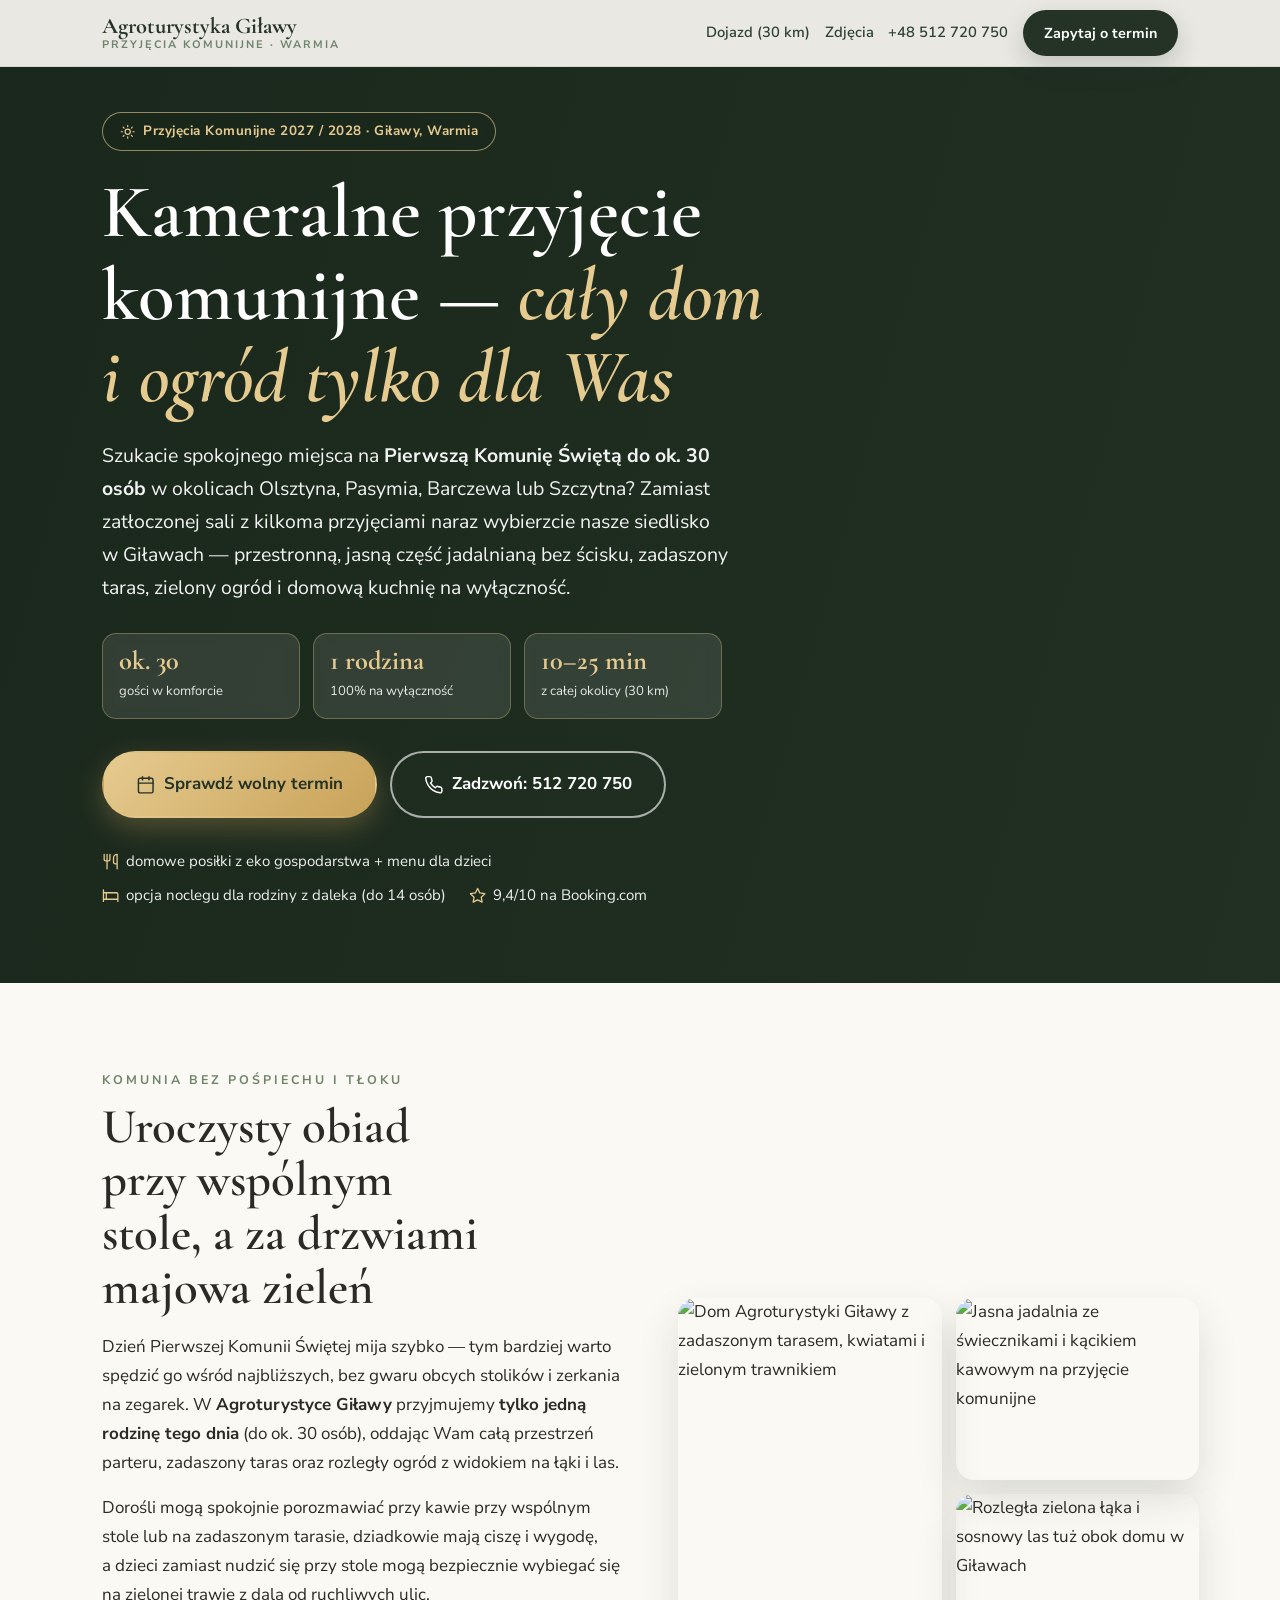
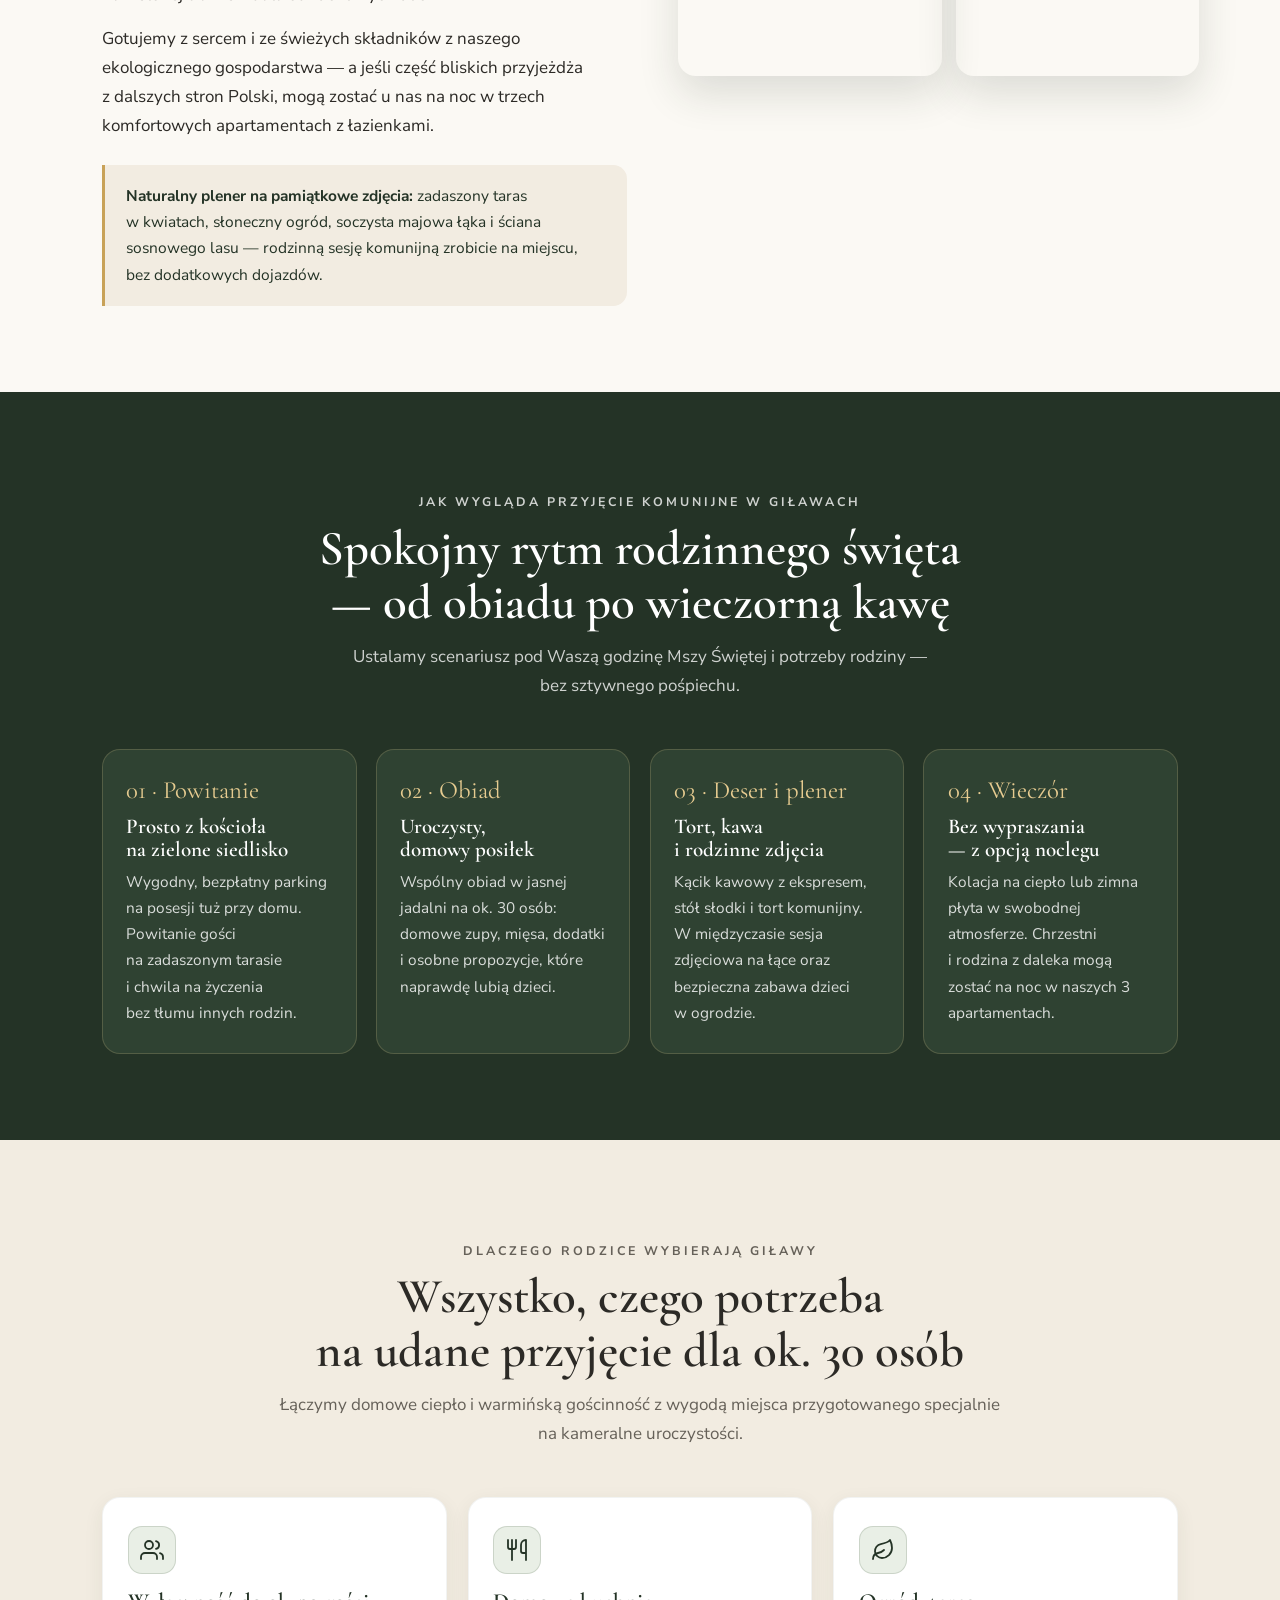
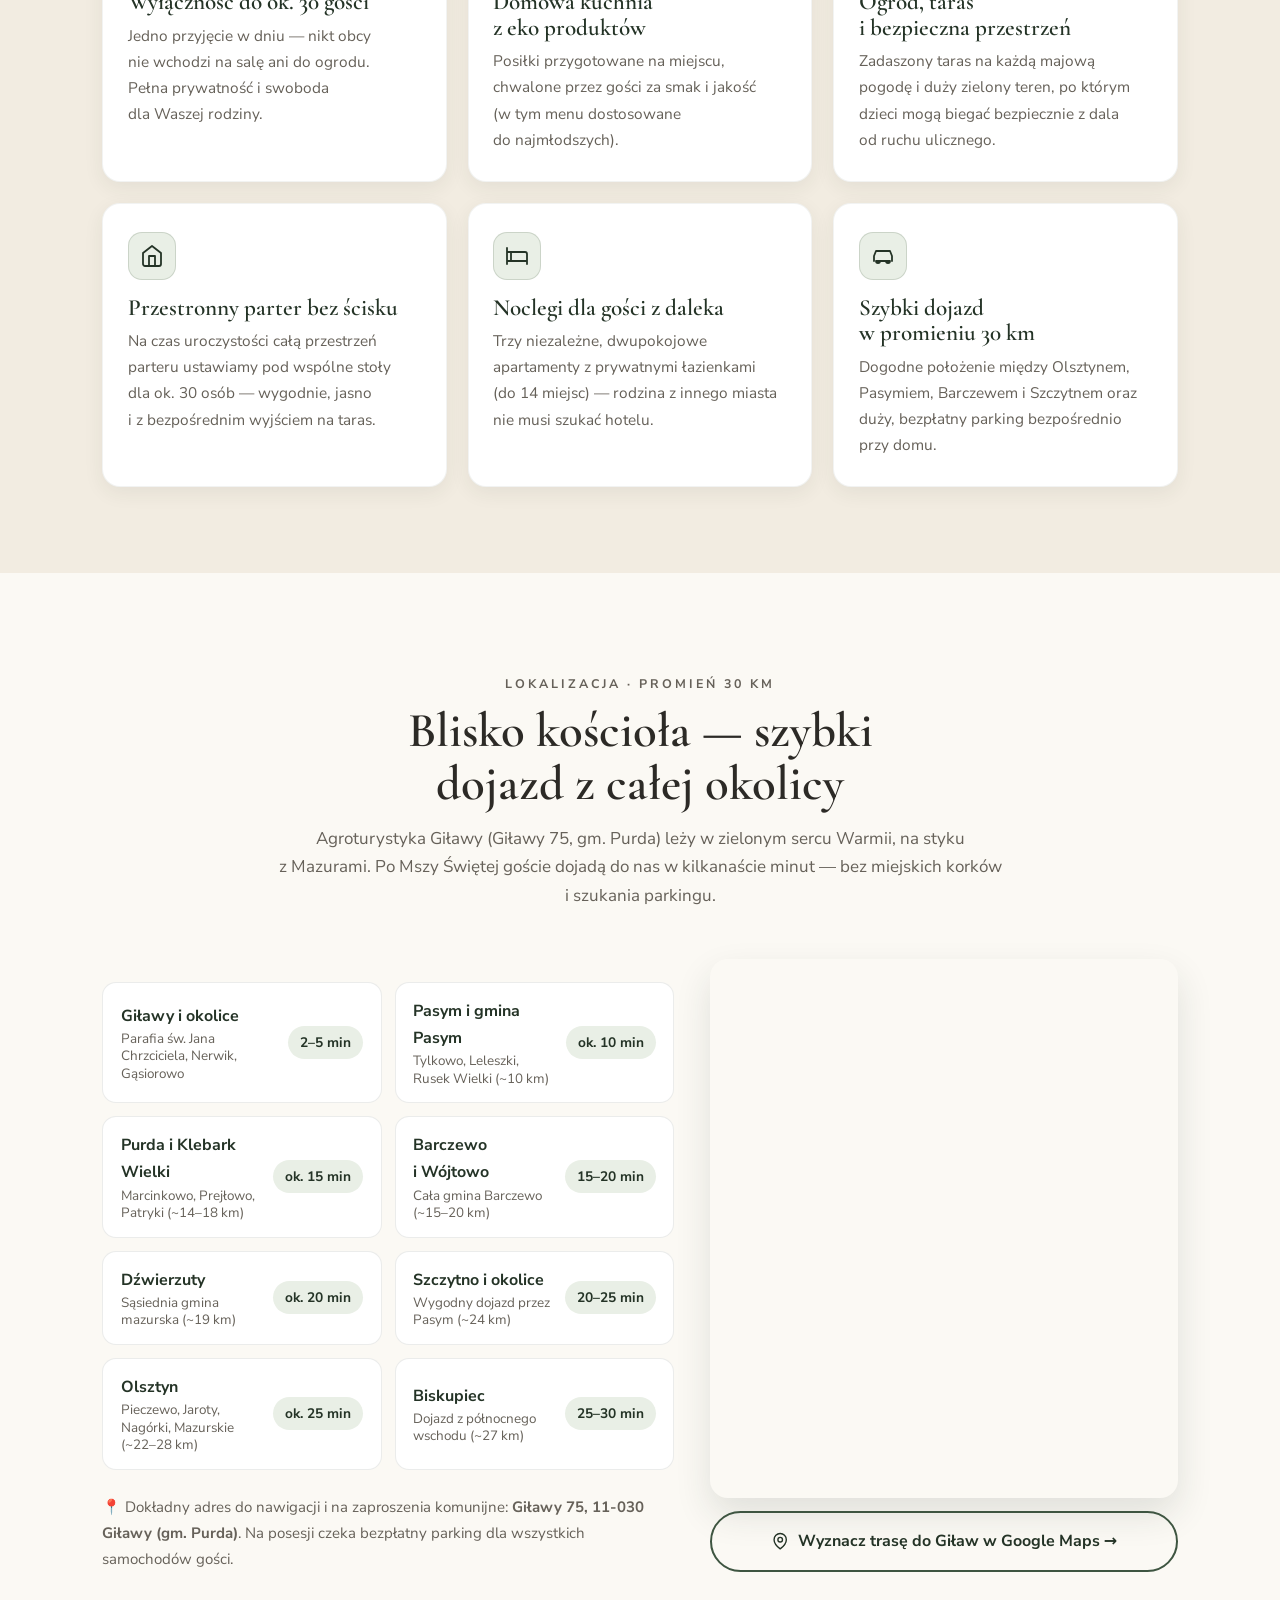
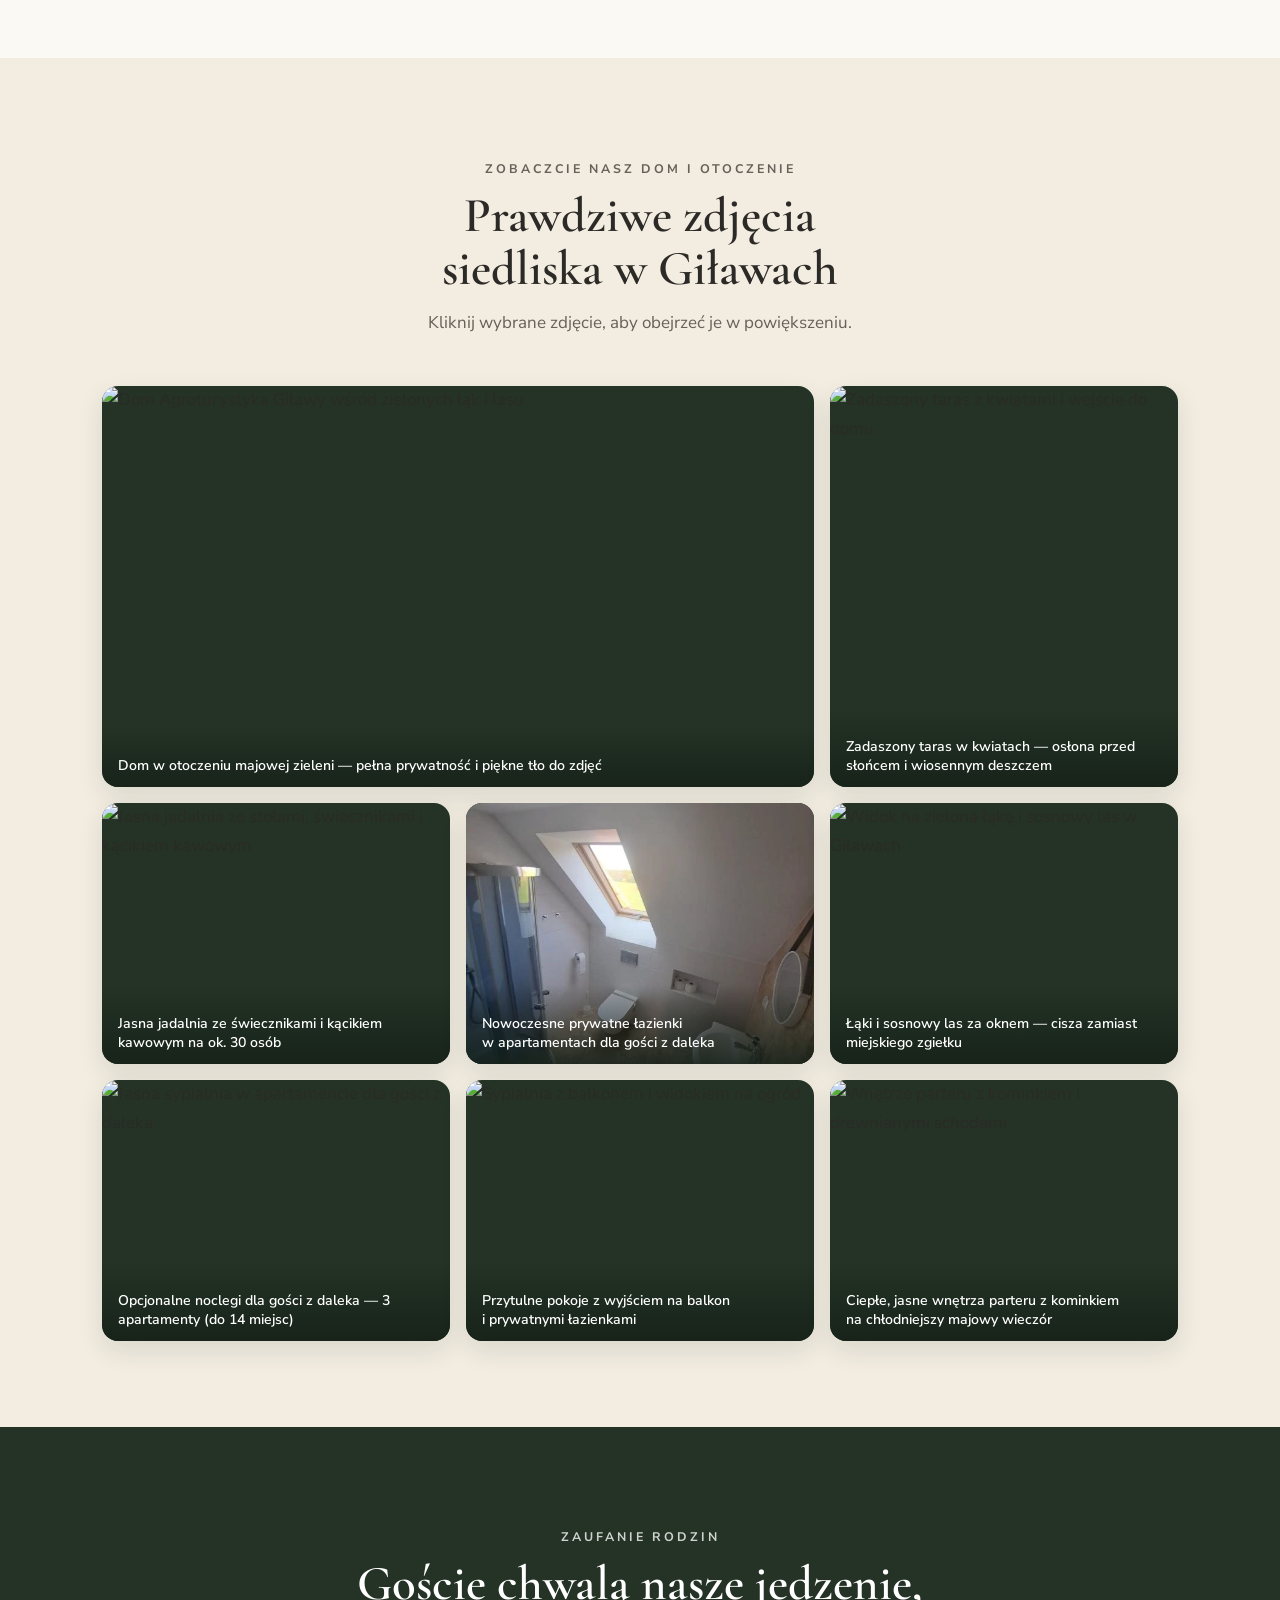
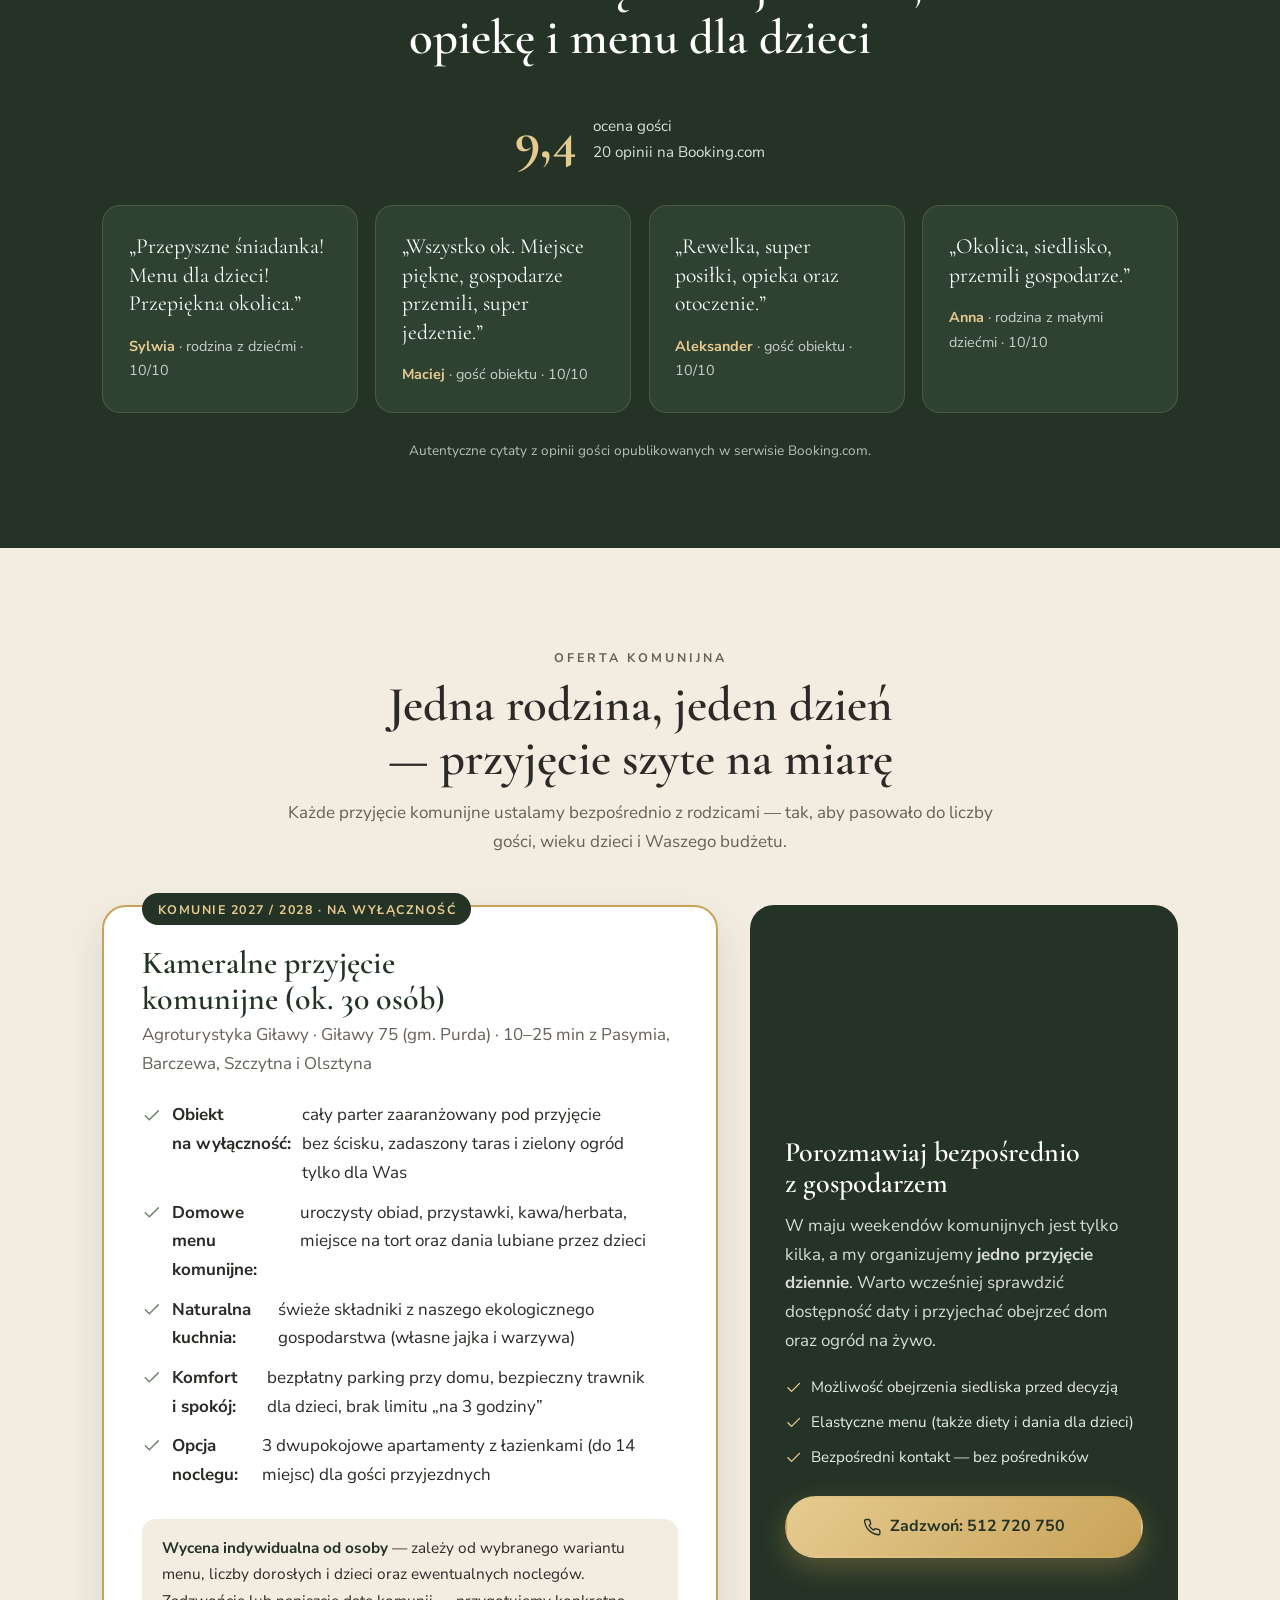
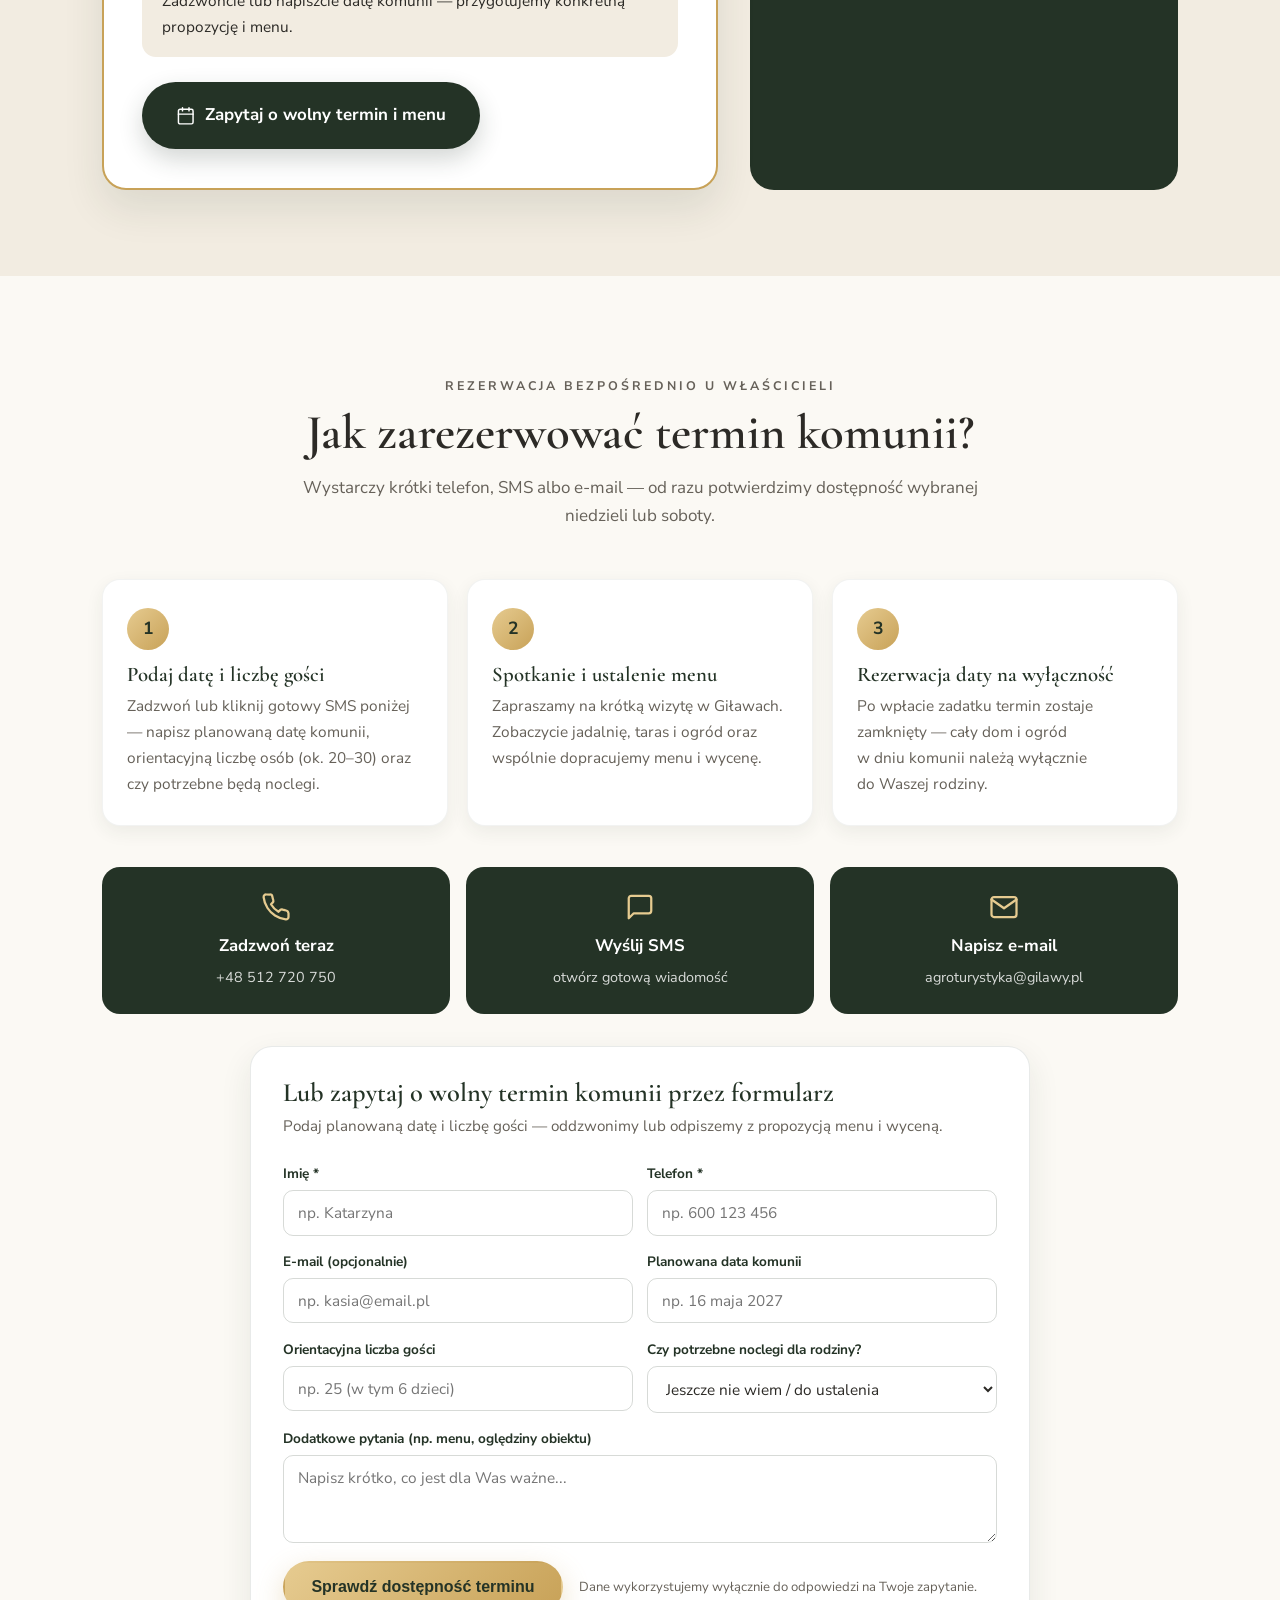
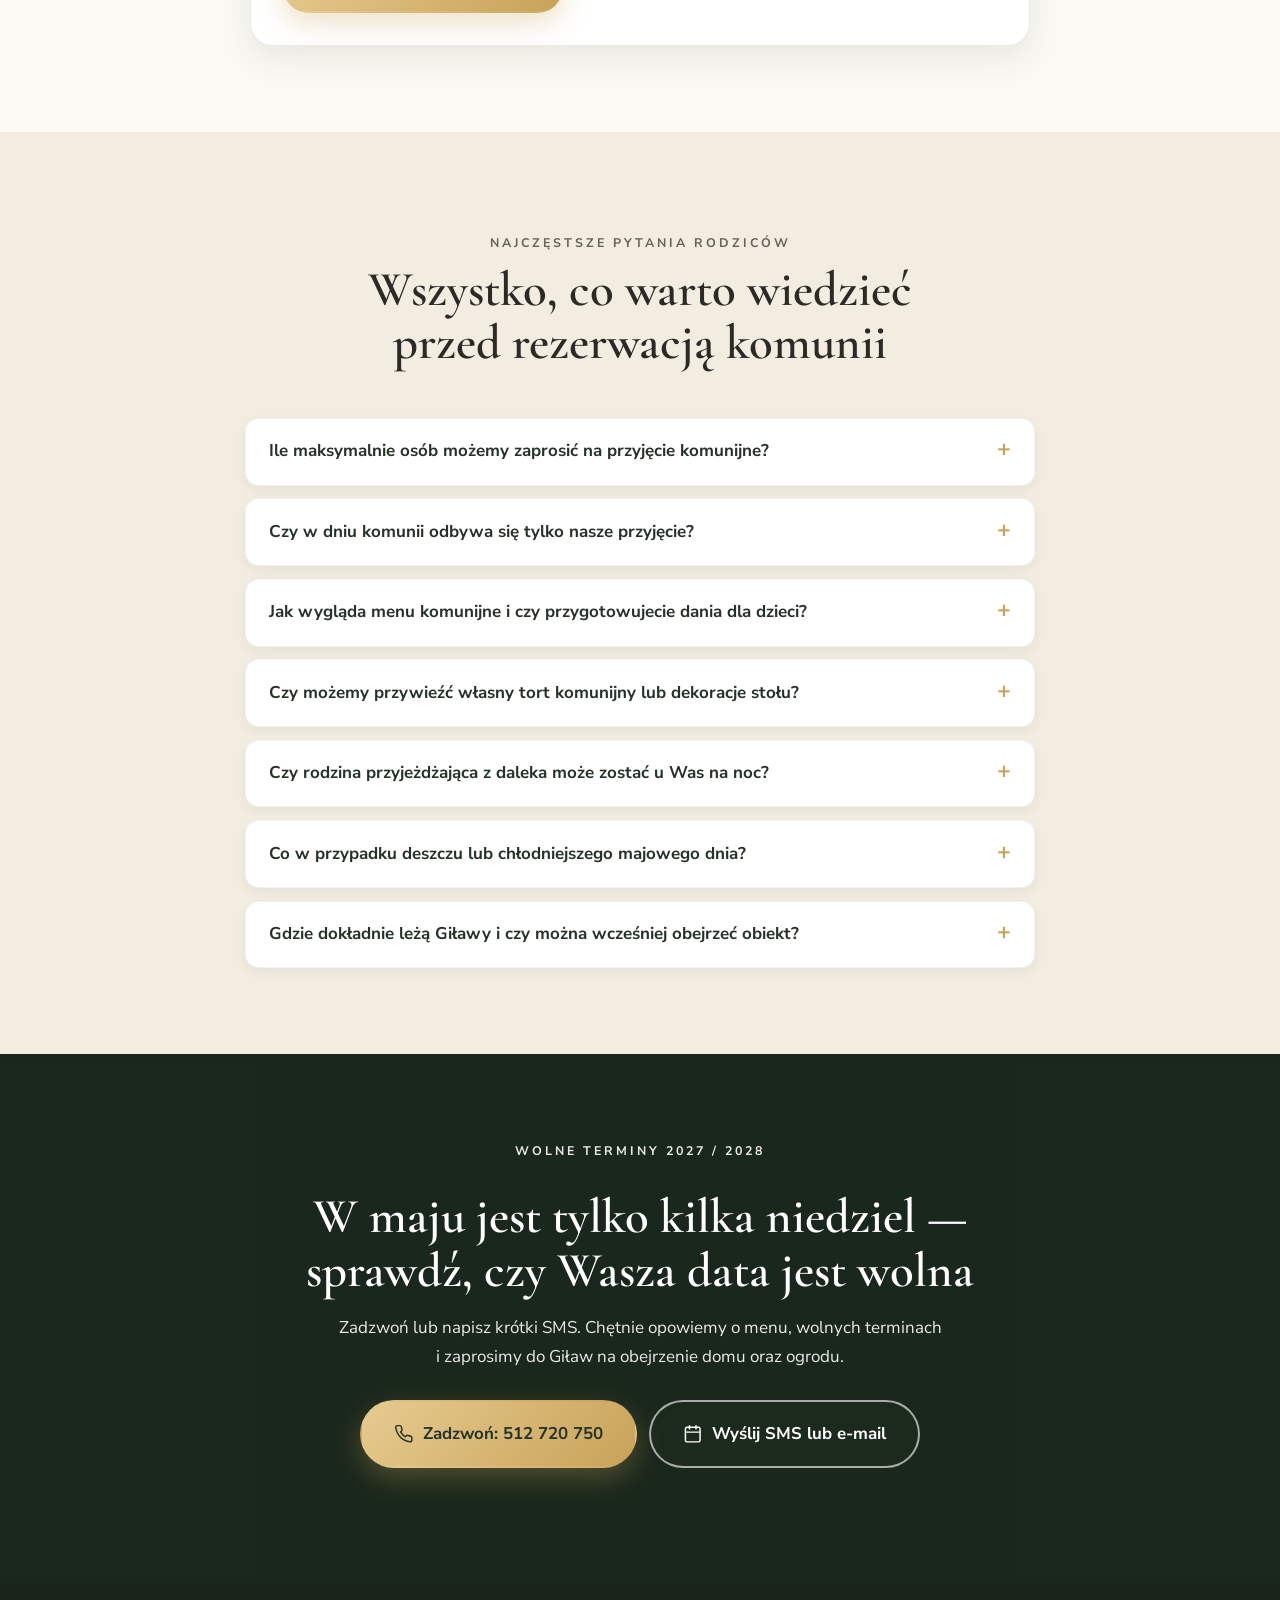
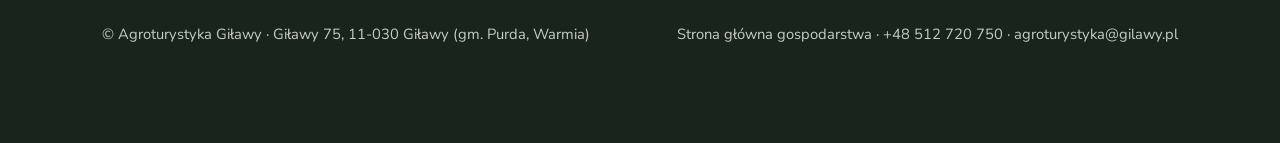
==== commit 22fc8885: "Dodaj formularze kontaktowe (forms-hub) i zmien e-mail na agroturystyka@gilawy.pl" ====
--- a/komunia.html
+++ b/komunia.html
@@ -74,7 +74,7 @@
         "image": "https://gilawy.pl/assets/img/foto-06.webp",
         "url": "https://gilawy.pl/komunia.html",
         "telephone": "+48512720750",
-        "email": "zedkrzeminski@poczta.onet.pl",
+        "email": "agroturystyka@gilawy.pl",
         "maximumAttendeeCapacity": 30,
         "address": {
           "@type": "PostalAddress",
@@ -323,6 +323,28 @@
     .ccard b { font-size: 1.05rem; }
     .ccard span { font-size: .9rem; opacity: .82; }
 
+    /* contact form */
+    .cf-card { margin-top: 2rem; background: var(--white); border-radius: 22px; padding: 2rem; box-shadow: 0 12px 32px rgba(36,51,38,.09); border: 1px solid rgba(36,51,38,.1); max-width: 780px; margin-inline: auto; }
+    .cf-card h3 { font-size: 1.65rem; margin-bottom: .35rem; color: var(--forest); }
+    .cf-card .cf-lead { color: var(--muted); font-size: .95rem; margin-bottom: 1.4rem; }
+    .cf-grid { display: grid; grid-template-columns: 1fr 1fr; gap: .9rem; }
+    .cf-field { display: flex; flex-direction: column; gap: .3rem; }
+    .cf-field--full { grid-column: 1 / -1; }
+    .cf-field label { font-size: .85rem; font-weight: 700; color: var(--forest); }
+    .cf-field input, .cf-field select, .cf-field textarea { width: 100%; font-family: var(--sans); font-size: .96rem; color: var(--ink); background: var(--cream); border: 1.5px solid rgba(36,51,38,.18); border-radius: 10px; padding: .7rem .85rem; transition: border-color .2s, box-shadow .2s, background .2s; }
+    .cf-field input:focus, .cf-field select:focus, .cf-field textarea:focus { outline: none; background: #fff; border-color: var(--sage); box-shadow: 0 0 0 3px rgba(105,127,98,.18); }
+    .cf-field textarea { resize: vertical; min-height: 88px; }
+    .cf-hp { position: absolute; left: -9999px; width: 1px; height: 1px; overflow: hidden; opacity: 0; pointer-events: none; }
+    .cf-actions { margin-top: 1.1rem; display: flex; flex-wrap: wrap; align-items: center; gap: 1rem; }
+    .cf-note { font-size: .82rem; color: var(--muted); flex: 1; min-width: 200px; }
+    .cf-status { margin-top: 1rem; font-size: .93rem; line-height: 1.5; border-radius: 10px; }
+    .cf-status:empty { display: none; }
+    .cf-status--pending { background: var(--linen); color: var(--forest); padding: .75rem 1rem; }
+    .cf-status--ok { background: #e8f3e8; color: #244a29; border: 1px solid #b8d8ba; padding: .85rem 1rem; }
+    .cf-status--error { background: #fbeae7; color: #7f291c; border: 1px solid #ebbdb5; padding: .85rem 1rem; }
+    .cf-status a { color: inherit; font-weight: 700; text-decoration: underline; }
+    .cf-card .btn[disabled] { opacity: .65; cursor: wait; transform: none; }
+
     /* faq */
     .faq { max-width: 790px; margin: 0 auto; display: grid; gap: .8rem; }
     .faq details { background: var(--white); border-radius: 14px; padding: 1.15rem 1.45rem; box-shadow: 0 4px 12px rgba(36,51,38,.06); border: 1px solid rgba(36,51,38,.06); }
@@ -363,7 +385,8 @@
       .pillar { padding: .65rem .6rem; }
       .pillar b { font-size: 1.3rem; }
       .pillar span { font-size: .74rem; }
-      .timeline, .benefits, .reviews, .steps, .contact-cards, .gallery, .town-grid { grid-template-columns: 1fr; }
+      .timeline, .benefits, .reviews, .steps, .contact-cards, .gallery, .town-grid, .cf-grid { grid-template-columns: 1fr; }
+      .cf-card { padding: 1.5rem 1.25rem; }
       .g-card.wide { grid-column: span 1; }
       .g-card.wide img { aspect-ratio: 4/3; }
       .offer-card { padding: 2rem 1.4rem; }
@@ -738,11 +761,60 @@
             <b>Wyślij SMS</b>
             <span>otwórz gotową wiadomość</span>
           </a>
-          <a class="ccard" href="mailto:zedkrzeminski@poczta.onet.pl?subject=Zapytanie%20o%20przyj%C4%99cie%20komunijne%20-%20Agroturystyka%20Gi%C5%82awy&amp;body=Dzie%C5%84%20dobry%2C%0A%0Achc%C4%99%20zapyta%C4%87%20o%20organizacj%C4%99%20przyj%C4%99cia%20komunijnego%20w%20Agroturystyce%20Gi%C5%82awy.%0A%0APlanowana%20data%20komunii%3A%20%0ALiczba%20go%C5%9Bci%20(w%20tym%20dzieci)%3A%20%0ACzy%20potrzebne%20noclegi%3A%20Tak%20%2F%20Nie%0ATelefon%20kontaktowy%3A%20%0A%0AProsz%C4%99%20o%20informacj%C4%99%20o%20dost%C4%99pno%C5%9Bci%20terminu%20oraz%20propozycj%C4%99%20menu%20i%20wyceny.">
+          <a class="ccard" href="mailto:agroturystyka@gilawy.pl?subject=Zapytanie%20o%20przyj%C4%99cie%20komunijne%20-%20Agroturystyka%20Gi%C5%82awy&amp;body=Dzie%C5%84%20dobry%2C%0A%0Achc%C4%99%20zapyta%C4%87%20o%20organizacj%C4%99%20przyj%C4%99cia%20komunijnego%20w%20Agroturystyce%20Gi%C5%82awy.%0A%0APlanowana%20data%20komunii%3A%20%0ALiczba%20go%C5%9Bci%20(w%20tym%20dzieci)%3A%20%0ACzy%20potrzebne%20noclegi%3A%20Tak%20%2F%20Nie%0ATelefon%20kontaktowy%3A%20%0A%0AProsz%C4%99%20o%20informacj%C4%99%20o%20dost%C4%99pno%C5%9Bci%20terminu%20oraz%20propozycj%C4%99%20menu%20i%20wyceny.">
             <svg class="icon"><use href="#i-mail"/></svg>
             <b>Napisz e-mail</b>
-            <span>zedkrzeminski@poczta.onet.pl</span>
+            <span>agroturystyka@gilawy.pl</span>
           </a>
+        </div>
+        <div class="cf-card">
+          <h3>Lub zapytaj o&nbsp;wolny termin komunii przez formularz</h3>
+          <p class="cf-lead">Podaj planowaną datę i&nbsp;liczbę gości — oddzwonimy lub&nbsp;odpiszemy z&nbsp;propozycją menu i&nbsp;wyceną.</p>
+          <form class="js-contact-form" data-source="Komunia" data-gads-event="komunia_kontakt" novalidate>
+            <div class="cf-grid">
+              <div class="cf-field">
+                <label for="kom-name">Imię *</label>
+                <input id="kom-name" type="text" name="name" placeholder="np. Katarzyna" autocomplete="name" required>
+              </div>
+              <div class="cf-field">
+                <label for="kom-phone">Telefon *</label>
+                <input id="kom-phone" type="tel" name="phone" placeholder="np. 600 123 456" autocomplete="tel" required>
+              </div>
+              <div class="cf-field">
+                <label for="kom-email">E-mail (opcjonalnie)</label>
+                <input id="kom-email" type="email" name="email" placeholder="np. kasia@email.pl" autocomplete="email">
+              </div>
+              <div class="cf-field">
+                <label for="kom-date">Planowana data komunii</label>
+                <input id="kom-date" type="text" data-field-label="Data komunii" placeholder="np. 16 maja 2027">
+              </div>
+              <div class="cf-field">
+                <label for="kom-guests">Orientacyjna liczba gości</label>
+                <input id="kom-guests" type="text" data-field-label="Liczba gości" placeholder="np. 25 (w tym 6 dzieci)">
+              </div>
+              <div class="cf-field">
+                <label for="kom-stay">Czy potrzebne noclegi dla rodziny?</label>
+                <select id="kom-stay" data-field-label="Noclegi">
+                  <option value="Do ustalenia">Jeszcze nie wiem / do ustalenia</option>
+                  <option value="Tak">Tak, przydadzą się noclegi</option>
+                  <option value="Nie">Nie, samo przyjęcie</option>
+                </select>
+              </div>
+              <div class="cf-field cf-field--full">
+                <label for="kom-msg">Dodatkowe pytania (np. menu, oględziny obiektu)</label>
+                <textarea id="kom-msg" name="message" rows="3" placeholder="Napisz krótko, co jest dla Was ważne..."></textarea>
+              </div>
+            </div>
+            <div class="cf-hp" aria-hidden="true">
+              <label for="kom-website">Strona WWW</label>
+              <input id="kom-website" type="text" name="website" tabindex="-1" autocomplete="off">
+            </div>
+            <div class="cf-actions">
+              <button type="submit" class="btn btn-gold">Sprawdź dostępność terminu</button>
+              <span class="cf-note">Dane wykorzystujemy wyłącznie do&nbsp;odpowiedzi na&nbsp;Twoje zapytanie.</span>
+            </div>
+            <div class="cf-status" role="status" aria-live="polite"></div>
+          </form>
         </div>
       </div>
     </section>
@@ -804,7 +876,7 @@
   <footer class="site">
     <div class="container">
       <div>© Agroturystyka&nbsp;Giławy · Giławy 75, 11-030 Giławy (gm.&nbsp;Purda, Warmia)</div>
-      <div><a href="index.html">Strona główna gospodarstwa</a> · <a href="tel:+48512720750">+48 512 720 750</a> · <a href="mailto:zedkrzeminski@poczta.onet.pl">zedkrzeminski@poczta.onet.pl</a></div>
+      <div><a href="index.html">Strona główna gospodarstwa</a> · <a href="tel:+48512720750">+48 512 720 750</a> · <a href="mailto:agroturystyka@gilawy.pl">agroturystyka@gilawy.pl</a></div>
     </div>
   </footer>
 
@@ -899,5 +971,6 @@
       });
     })();
   </script>
+  <script defer src="assets/js/contact-form.js"></script>
 </body>
 </html>
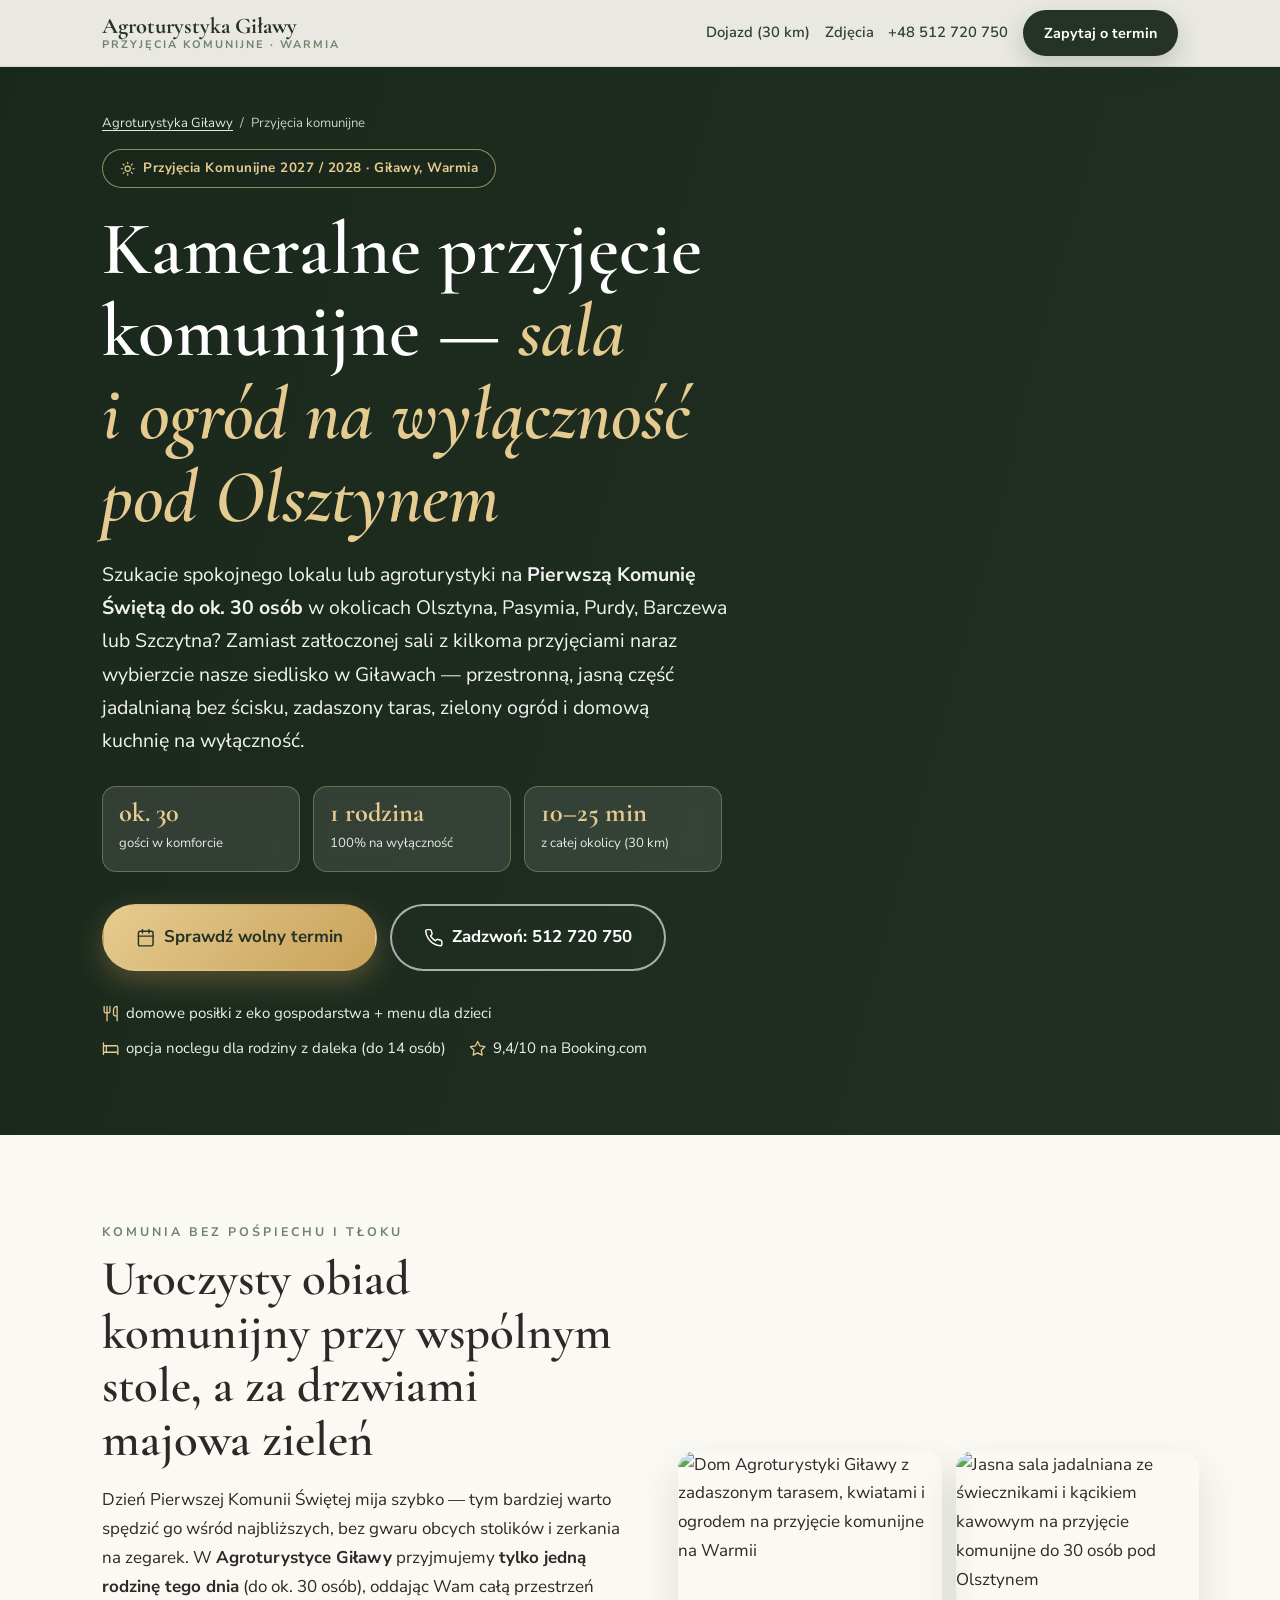
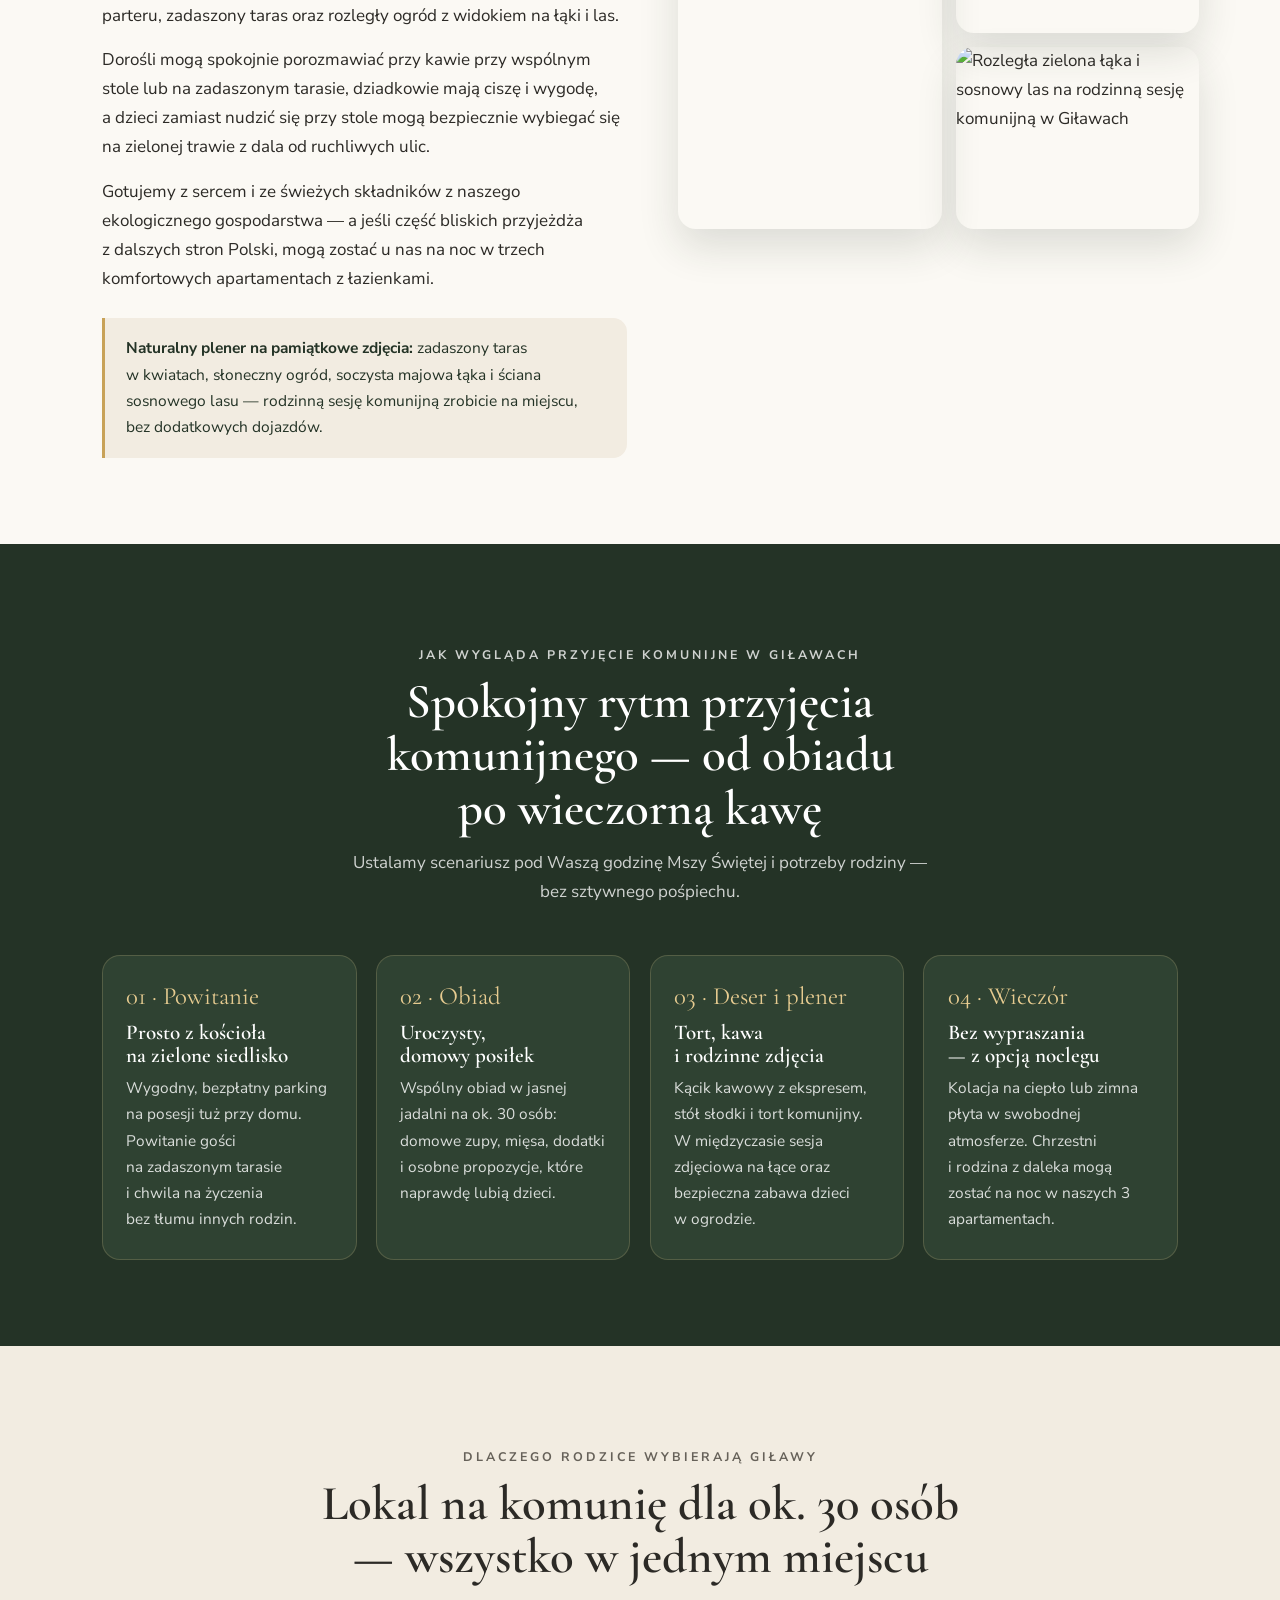
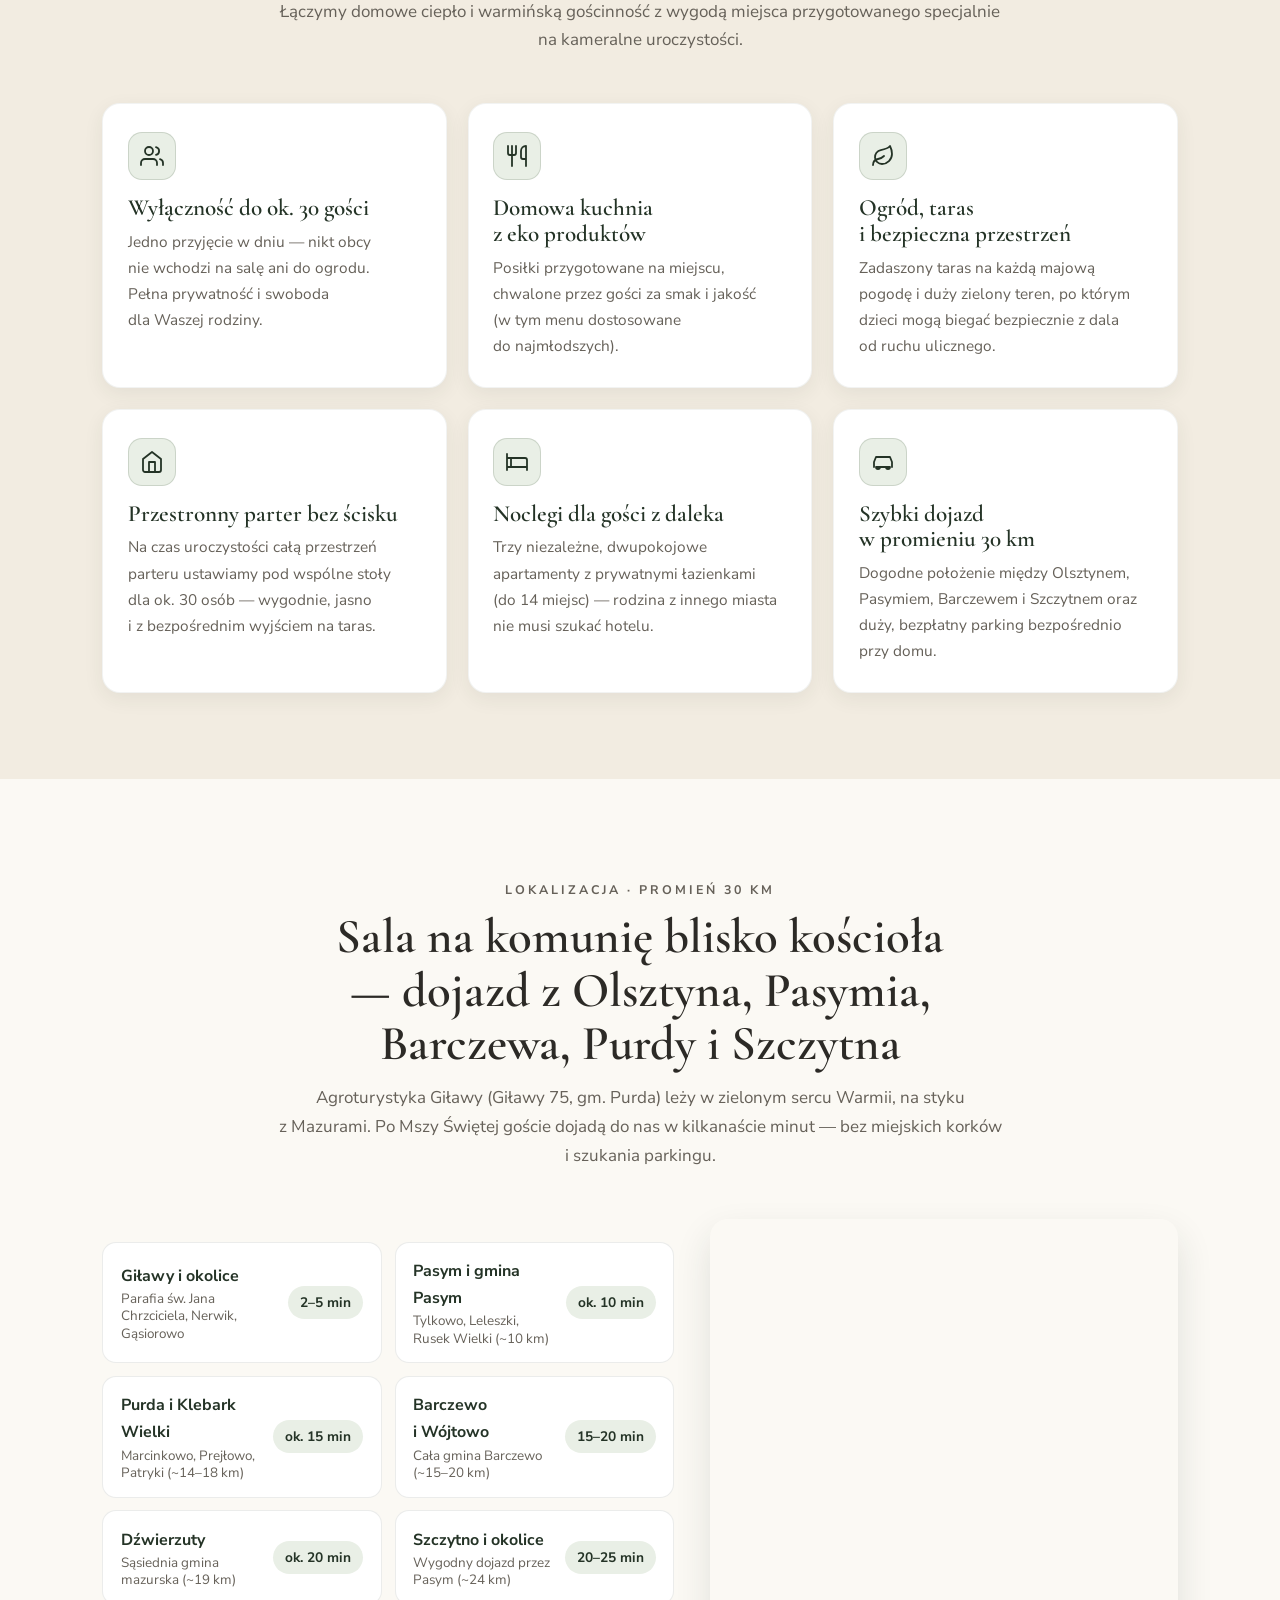
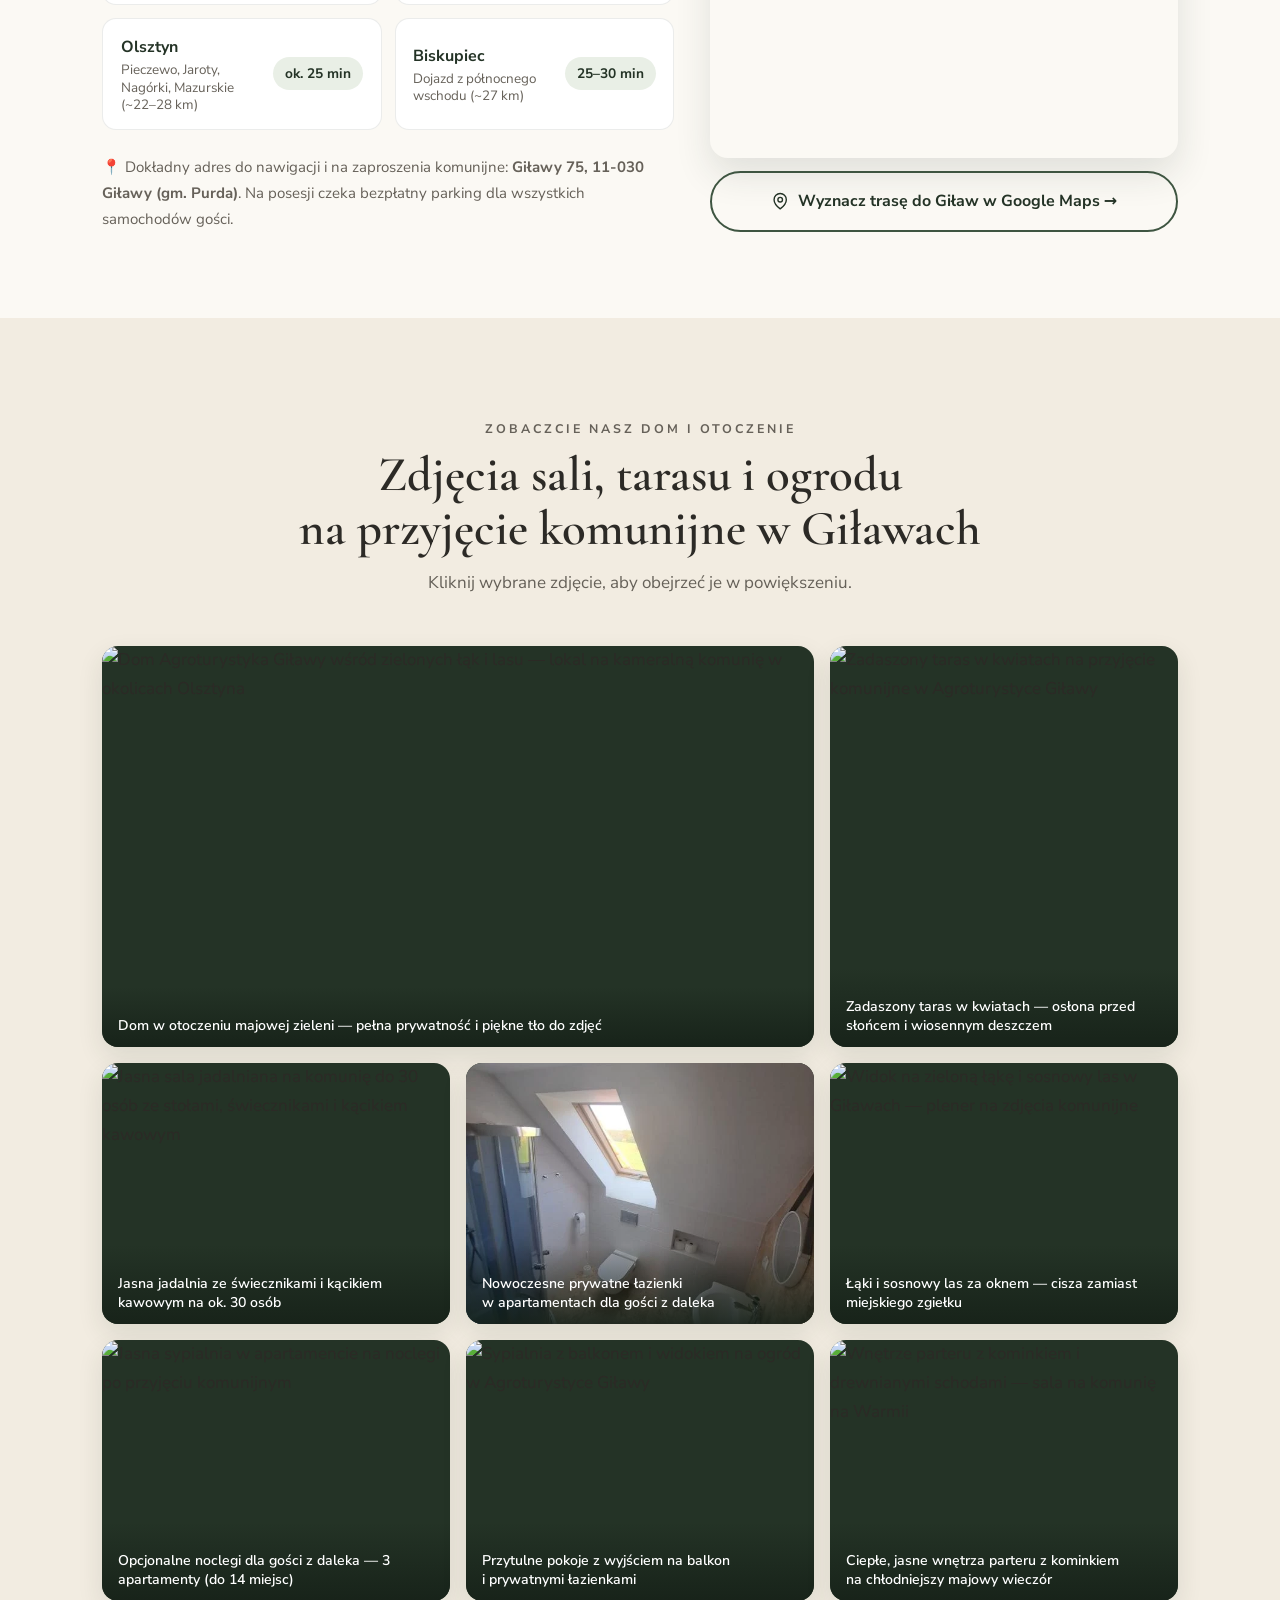
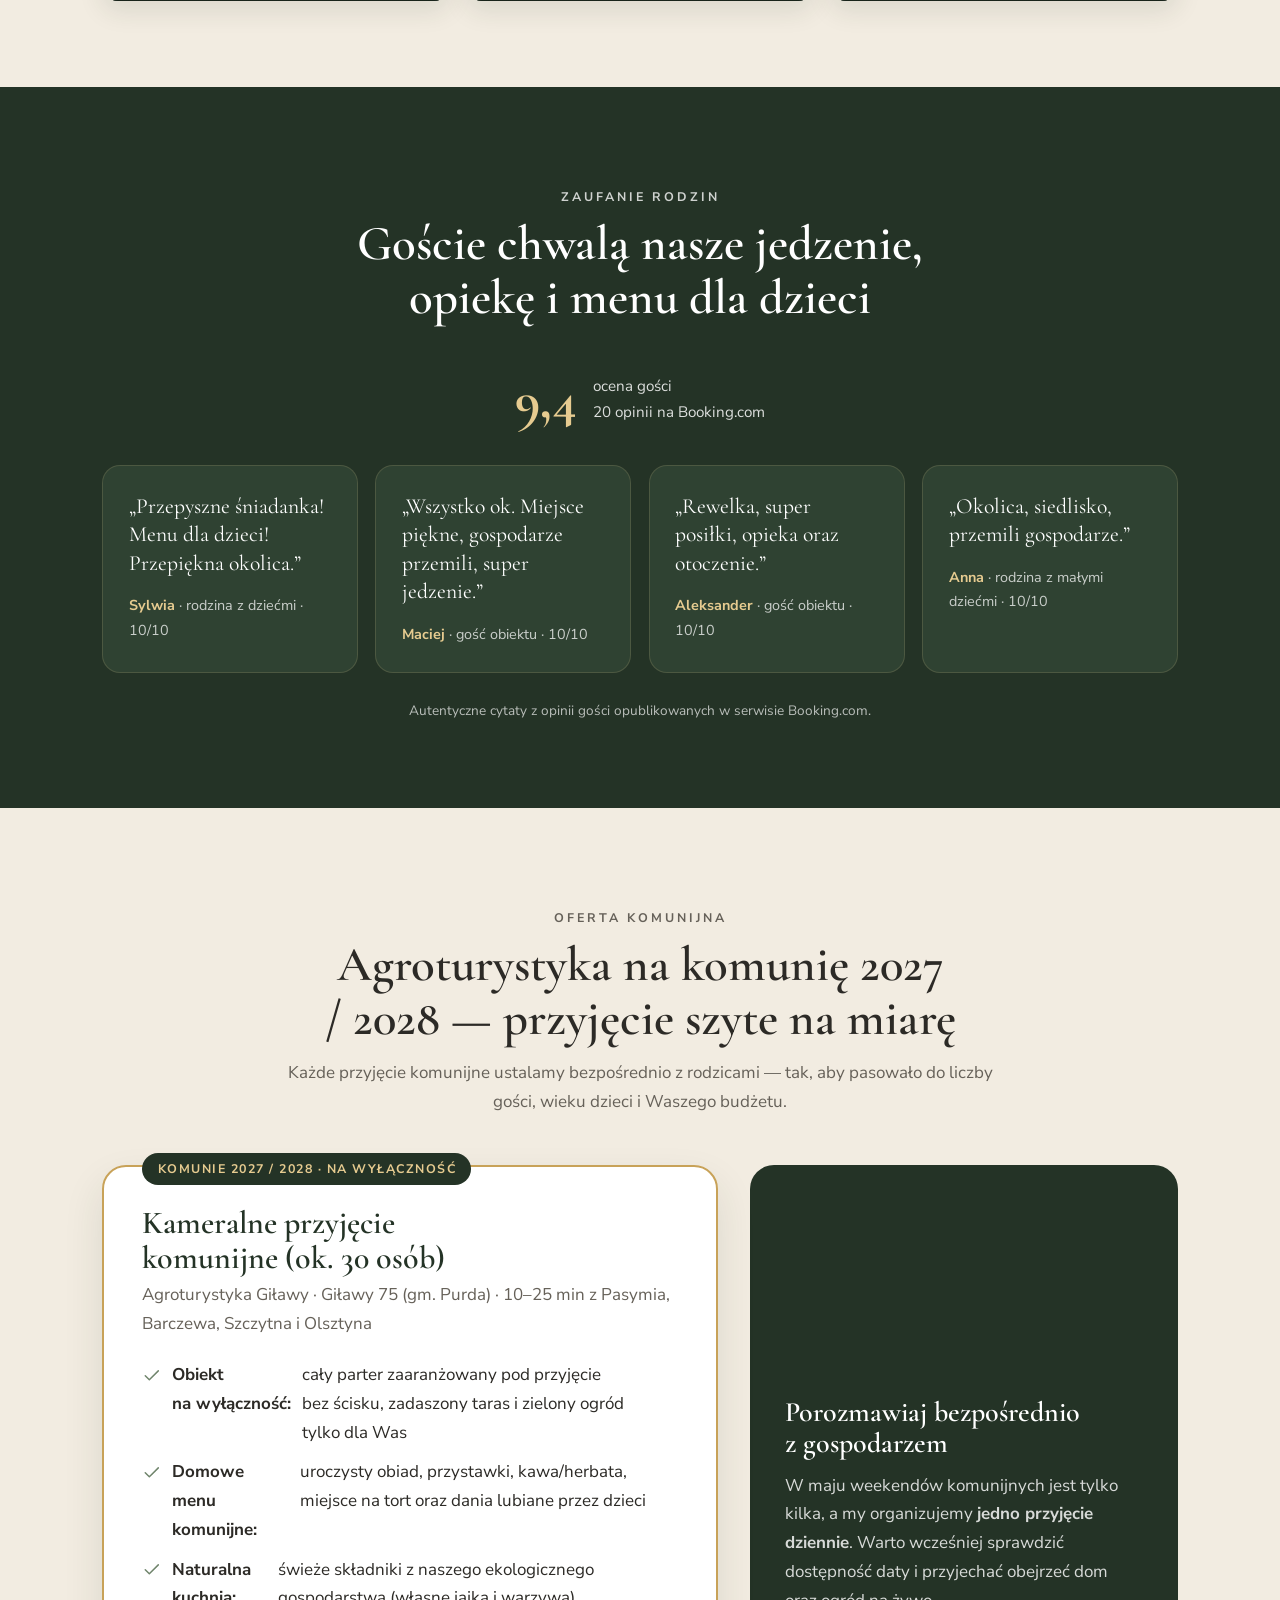
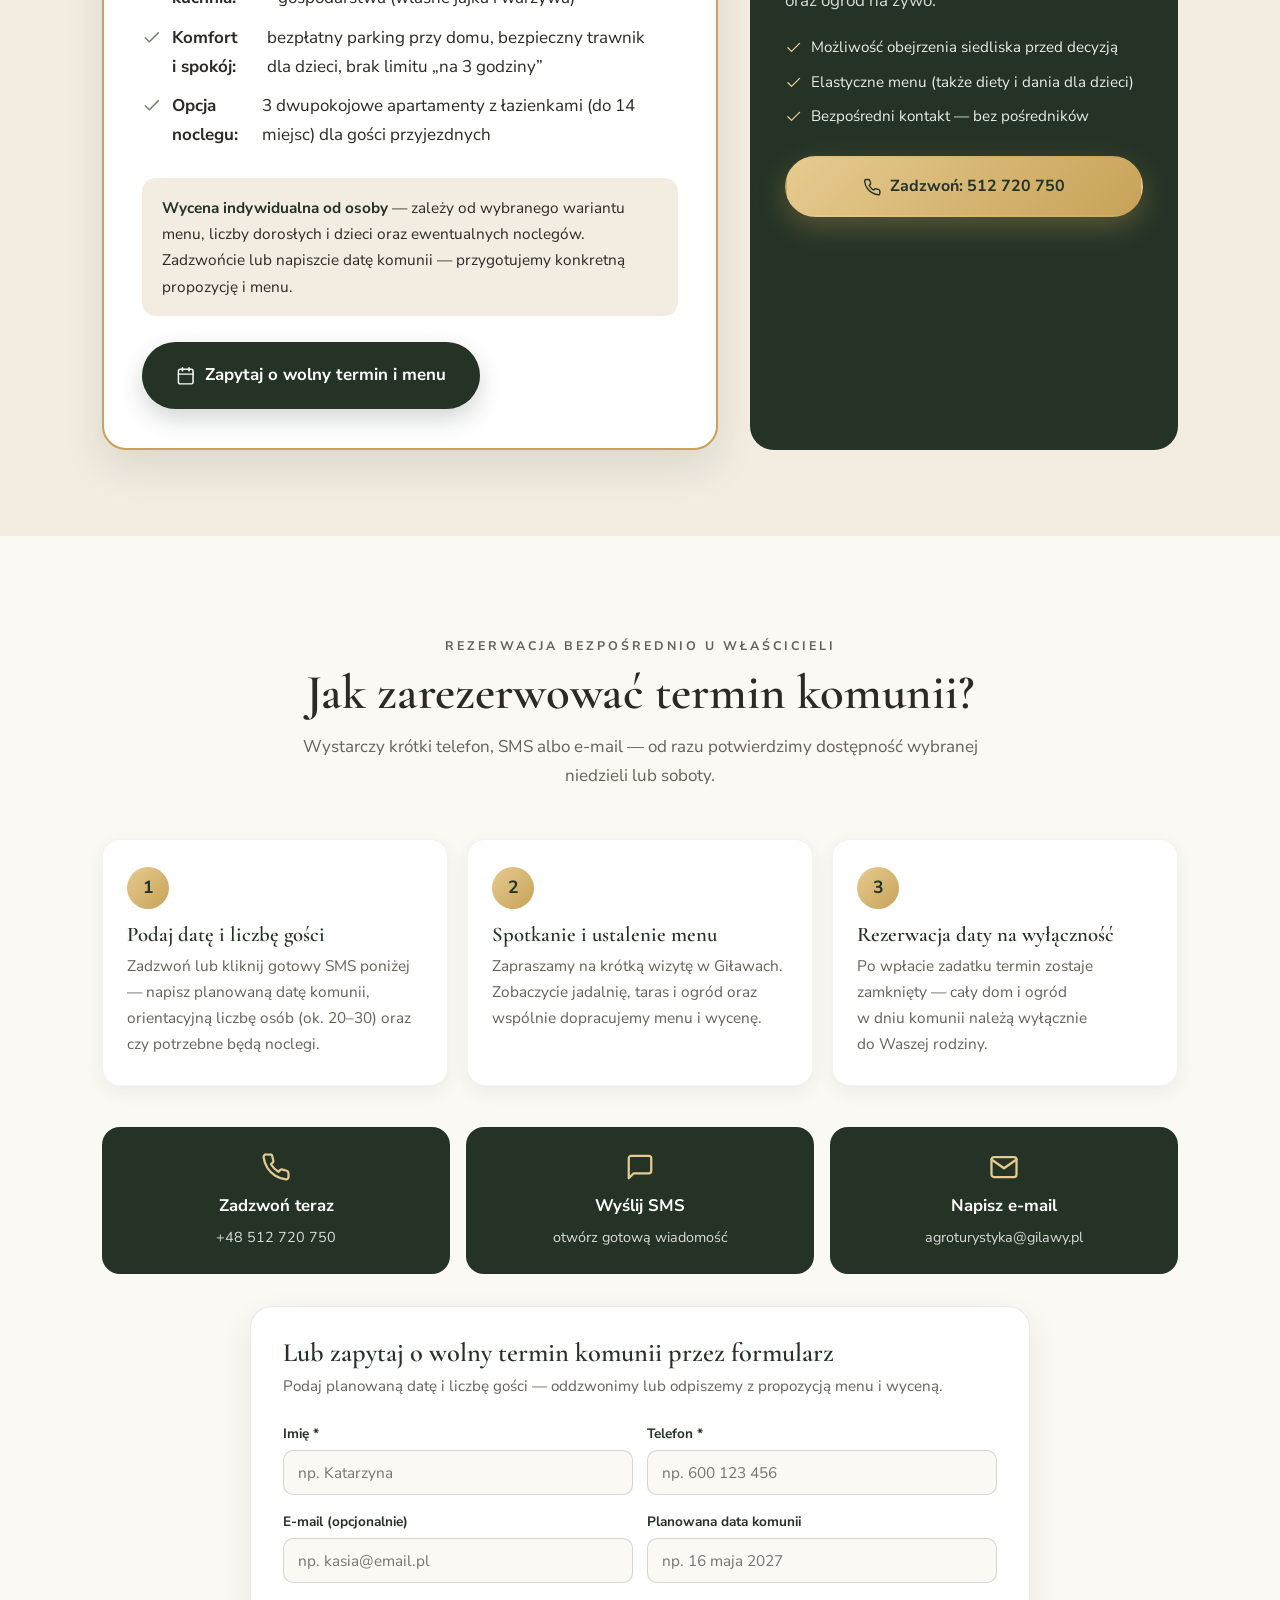
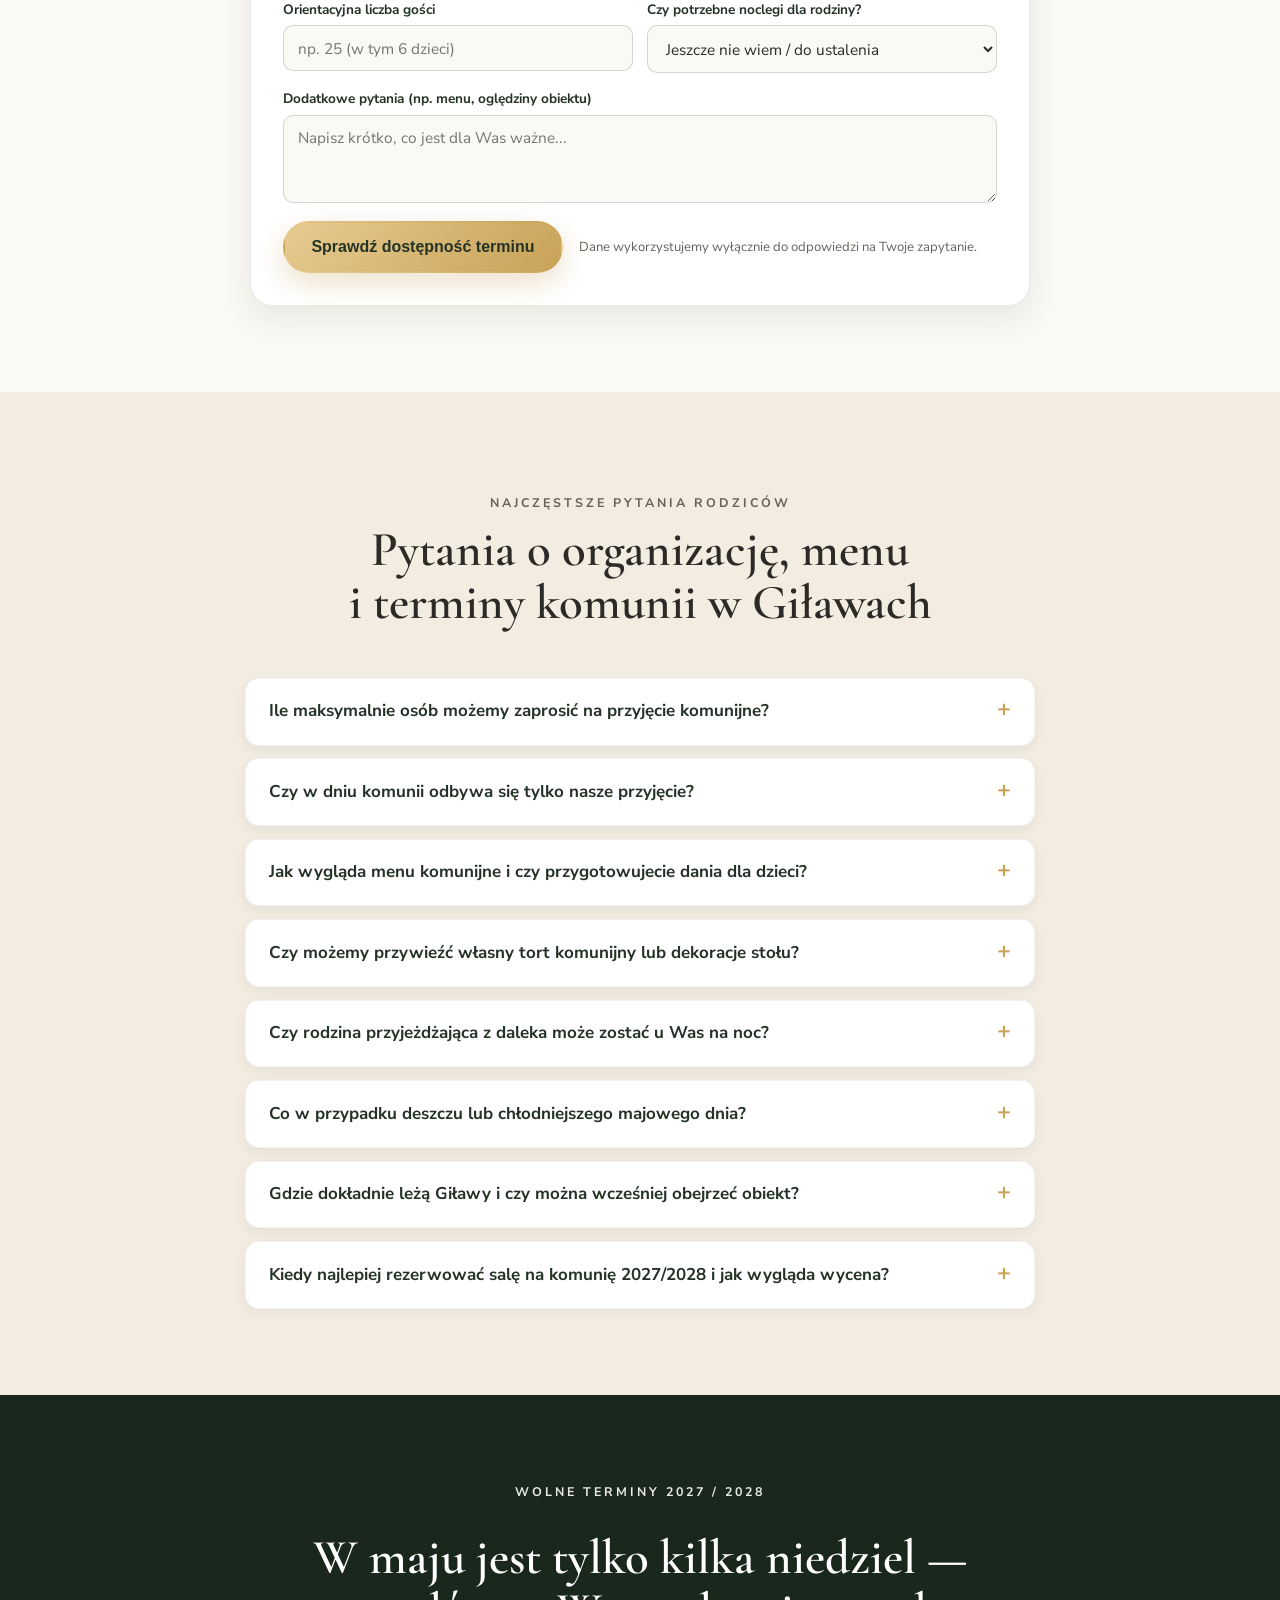
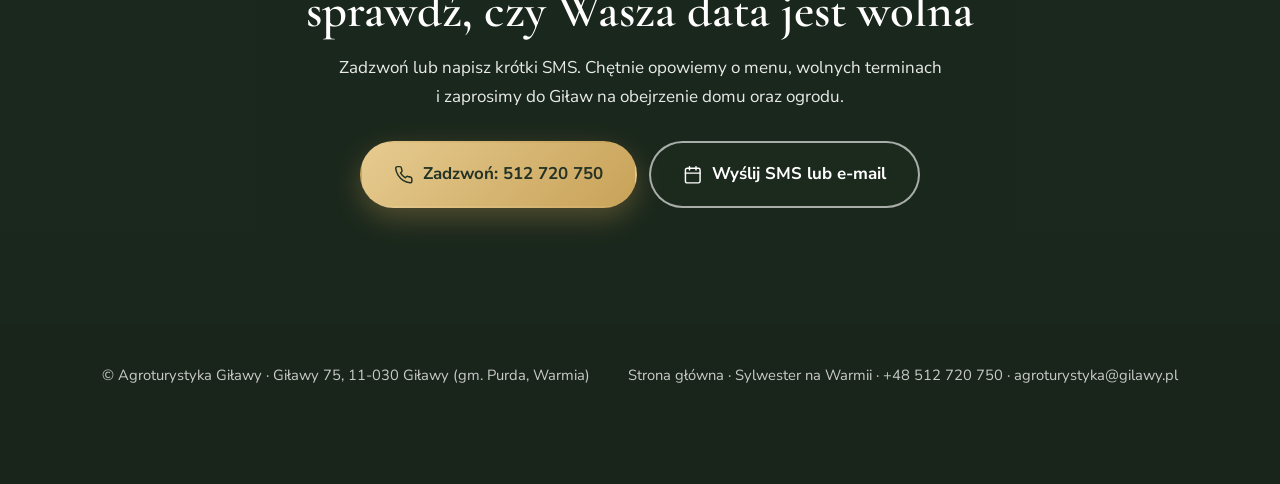
==== commit 1df3ace3: "Optymalizacja techniczna SEO pod lokalne frazy komunijne (meta, naglowki, Schema, linkowanie, sitema" ====
--- a/komunia.html
+++ b/komunia.html
@@ -36,7 +36,9 @@
           ['utm_source', 'utm_medium', 'utm_campaign', 'utm_term', 'utm_content'].forEach(function (k) {
             if (params.get(k)) sessionProps[k] = params.get(k);
           });
-          ph.register_for_session(sessionProps);
+          if (Object.keys(sessionProps).length > 0) {
+            ph.register_for_session(sessionProps);
+          }
         } catch (e) {}
       }
     });
@@ -44,24 +46,35 @@
 
   <meta charset="UTF-8">
   <meta name="viewport" content="width=device-width, initial-scale=1.0">
-  <title>Przyjęcie Komunijne na&nbsp;Warmii (do&nbsp;30 osób) — Olsztyn, Pasym, Barczewo, Szczytno | Agroturystyka&nbsp;Giławy</title>
-  <meta name="description" content="Kameralne przyjęcie komunijne do ok. 30 osób na wyłączność w Agroturystyce Giławy (10–25 min od Pasymia, Purdy, Barczewa, Szczytna, Dźwierzut, Olsztyna i Biskupca). Przestronna sala jadalniana bez ścisku, zadaszony taras, zielony ogród, domowa kuchnia i opcja noclegu dla rodziny.">
-  <meta name="keywords" content="komunia Olsztyn, przyjęcie komunijne Olsztyn okolice, sala na komunię do 30 osób, komunia Pasym, komunia Barczewo, komunia Szczytno, komunia Purda, komunia Biskupiec, komunia Dźwierzuty, przyjęcie komunijne Warmia, agroturystyka na komunię, kameralna komunia z ogrodem">
-  <meta property="og:title" content="Kameralne Przyjęcie Komunijne na Warmii (ok. 30 osób) — na wyłączność | Agroturystyka Giławy">
-  <meta property="og:description" content="Dom, zadaszony taras i zielony ogród tylko dla Waszej rodziny (ok. 30 gości). Domowa kuchnia, spokój wśród łąk i szybki dojazd z Olsztyna, Pasymia, Barczewa i Szczytna.">
+  <title>Sala na komunię — Olsztyn, Pasym, Barczewo, Szczytno | Giławy</title>
+  <meta name="description" content="Kameralne przyjęcie komunijne do 30 osób na wyłączność w Giławach (10–25 min z Olsztyna, Pasymia, Purdy, Barczewa i Szczytna). Sala, taras, ogród i noclegi.">
+  <meta name="robots" content="index, follow, max-image-preview:large">
+  <meta property="og:site_name" content="Agroturystyka Giławy">
+  <meta property="og:title" content="Sala na komunię pod Olsztynem (do 30 osób) na wyłączność | Agroturystyka Giławy">
+  <meta property="og:description" content="Kameralne przyjęcie komunijne na wyłączność: jasna sala, zadaszony taras, zielony ogród, domowa kuchnia i noclegi. 10–25 min z Pasymia, Purdy, Barczewa, Szczytna i Olsztyna.">
   <meta property="og:type" content="website">
   <meta property="og:url" content="https://gilawy.pl/komunia.html">
   <meta property="og:image" content="https://gilawy.pl/assets/img/foto-06.webp">
+  <meta property="og:image:alt" content="Agroturystyka Giławy — dom i ogród na kameralne przyjęcie komunijne w okolicach Olsztyna">
   <meta property="og:locale" content="pl_PL">
+  <meta name="twitter:card" content="summary_large_image">
+  <meta name="twitter:title" content="Sala na komunię — Olsztyn, Pasym, Barczewo, Szczytno | Giławy">
+  <meta name="twitter:description" content="Kameralne przyjęcie komunijne do 30 osób na wyłączność. Domowa kuchnia, ogród, zadaszony taras i opcja noclegu dla rodziny.">
+  <meta name="twitter:image" content="https://gilawy.pl/assets/img/foto-06.webp">
   <link rel="canonical" href="https://gilawy.pl/komunia.html">
   <link rel="icon" href="favicon.ico" sizes="16x16 32x32 48x48">
   <link rel="apple-touch-icon" href="apple-touch-icon.png">
   <meta name="theme-color" content="#243326">
-  <link rel="preload" as="image" href="assets/img/foto-06.webp">
+  <link rel="preload" as="image" href="assets/img/foto-06.webp" fetchpriority="high">
 
   <link rel="preconnect" href="https://fonts.googleapis.com">
   <link rel="preconnect" href="https://fonts.gstatic.com" crossorigin>
-  <link rel="stylesheet" href="https://fonts.googleapis.com/css2?family=Cormorant+Garamond:ital,wght@0,500;0,600;0,700;1,500&family=Nunito+Sans:wght@300;400;600;700&display=swap">
+  <link rel="stylesheet"
+        href="https://fonts.googleapis.com/css2?family=Cormorant+Garamond:ital,wght@0,500;0,600;0,700;1,500&family=Nunito+Sans:wght@300;400;600;700&display=swap"
+        media="print" onload="this.media='all'">
+  <noscript>
+    <link rel="stylesheet" href="https://fonts.googleapis.com/css2?family=Cormorant+Garamond:ital,wght@0,500;0,600;0,700;1,500&family=Nunito+Sans:wght@300;400;600;700&display=swap">
+  </noscript>
 
   <script type="application/ld+json">
   {
@@ -69,13 +82,24 @@
     "@graph": [
       {
         "@type": ["EventVenue", "LodgingBusiness"],
-        "name": "Agroturystyka Giławy — Kameralne Przyjęcia Komunijne na Warmii",
-        "description": "Kameralne przyjęcia komunijne do ok. 30 osób na wyłączność w Giławach (gm. Purda). Przestronna sala jadalniana na parterze, zadaszony taras, zielony ogród, domowe menu z eko gospodarstwa oraz 3 apartamenty noclegowe dla rodziny z daleka.",
-        "image": "https://gilawy.pl/assets/img/foto-06.webp",
+        "@id": "https://gilawy.pl/#venue",
+        "name": "Agroturystyka Giławy — Sala i Przyjęcia Komunijne na Warmii",
+        "alternateName": "Agroturystyka Giławy",
+        "description": "Kameralne przyjęcia komunijne do ok. 30 osób na wyłączność w Giławach (gm. Purda, okolice Olsztyna, Pasymia, Barczewa i Szczytna). Przestronna sala jadalniana na parterze, zadaszony taras, zielony ogród, domowe menu z eko gospodarstwa oraz 3 apartamenty noclegowe dla rodziny z daleka.",
+        "image": [
+          "https://gilawy.pl/assets/img/foto-06.webp",
+          "https://gilawy.pl/assets/img/foto-05.webp",
+          "https://gilawy.pl/assets/img/foto-03.webp"
+        ],
         "url": "https://gilawy.pl/komunia.html",
+        "sameAs": [
+          "https://www.booking.com/hotel/pl/agroturystyka-gilawy.pl.html"
+        ],
+        "hasMap": "https://www.google.com/maps/search/?api=1&query=53.72653514861423%2C20.7880292513791",
         "telephone": "+48512720750",
         "email": "agroturystyka@gilawy.pl",
         "maximumAttendeeCapacity": 30,
+        "numberOfRooms": 3,
         "address": {
           "@type": "PostalAddress",
           "streetAddress": "Giławy 75",
@@ -84,15 +108,37 @@
           "addressRegion": "warmińsko-mazurskie",
           "addressCountry": "PL"
         },
-        "areaServed": {
-          "@type": "GeoCircle",
-          "geoMidpoint": {
-            "@type": "GeoCoordinates",
-            "latitude": 53.726535,
-            "longitude": 20.788029
+        "geo": {
+          "@type": "GeoCoordinates",
+          "latitude": 53.726535,
+          "longitude": 20.788029
+        },
+        "areaServed": [
+          {
+            "@type": "GeoCircle",
+            "geoMidpoint": {
+              "@type": "GeoCoordinates",
+              "latitude": 53.726535,
+              "longitude": 20.788029
+            },
+            "geoRadius": "30000"
           },
-          "geoRadius": "30000"
-        },
+          { "@type": "City", "name": "Olsztyn" },
+          { "@type": "City", "name": "Pasym" },
+          { "@type": "City", "name": "Barczewo" },
+          { "@type": "City", "name": "Szczytno" },
+          { "@type": "City", "name": "Biskupiec" },
+          { "@type": "AdministrativeArea", "name": "Gmina Purda" },
+          { "@type": "AdministrativeArea", "name": "Gmina Dźwierzuty" },
+          { "@type": "Place", "name": "Giławy" },
+          { "@type": "Place", "name": "Klebark Wielki" }
+        ],
+        "amenityFeature": [
+          { "@type": "LocationFeatureSpecification", "name": "Sala jadalniana na wyłączność do 30 osób", "value": true },
+          { "@type": "LocationFeatureSpecification", "name": "Zadaszony taras i zielony ogród", "value": true },
+          { "@type": "LocationFeatureSpecification", "name": "Bezpłatny parking na posesji", "value": true },
+          { "@type": "LocationFeatureSpecification", "name": "Noclegi dla gości (3 apartamenty, do 14 osób)", "value": true }
+        ],
         "aggregateRating": {
           "@type": "AggregateRating",
           "ratingValue": "9.4",
@@ -101,38 +147,87 @@
         }
       },
       {
+        "@type": "BreadcrumbList",
+        "itemListElement": [
+          {
+            "@type": "ListItem",
+            "position": 1,
+            "name": "Agroturystyka Giławy",
+            "item": "https://gilawy.pl/"
+          },
+          {
+            "@type": "ListItem",
+            "position": 2,
+            "name": "Przyjęcia komunijne",
+            "item": "https://gilawy.pl/komunia.html"
+          }
+        ]
+      },
+      {
         "@type": "FAQPage",
         "mainEntity": [
           {
             "@type": "Question",
-            "name": "Ile osób możemy zaprosić na przyjęcie komunijne w Agroturystyce Giławy?",
+            "name": "Ile maksymalnie osób możemy zaprosić na przyjęcie komunijne?",
             "acceptedAnswer": {
               "@type": "Answer",
-              "text": "Obsługujemy kameralne przyjęcia komunijne do ok. 30 osób. Taka wielkość pozwala ustawić stoły na parterze bez ścisku i zachować swobodną, rodzinną atmosferę w jadalni, na zadaszonym tarasie oraz w ogrodzie."
+              "text": "Komfortowo obsługujemy kameralne przyjęcia komunijne do ok. 30 osób. Na czas uroczystości ustawiamy stoły w przestronnej części parteru tak, aby było wygodnie i bez ścisku, a wszyscy goście mieli swobodne wyjście na zadaszony taras i do ogrodu."
             }
           },
           {
             "@type": "Question",
-            "name": "Czy podczas komunii mamy dom i ogród wyłącznie dla siebie?",
+            "name": "Czy w dniu komunii odbywa się tylko nasze przyjęcie?",
             "acceptedAnswer": {
               "@type": "Answer",
-              "text": "Tak. W dniu komunii organizujemy tylko jedno przyjęcie — nie dzielicie sali, tarasu ani ogrodu z innymi rodzinami."
+              "text": "Tak — dajemy Wam 100% wyłączności. Nie organizujemy dwóch komunii jednocześnie, więc nikt obcy nie dzieli z Wami sali, tarasu ani ogrodu."
             }
           },
           {
             "@type": "Question",
-            "name": "Jak szybko można dojechać z Olsztyna, Pasymia, Barczewa lub Szczytna?",
+            "name": "Jak wygląda menu komunijne i czy przygotowujecie dania dla dzieci?",
             "acceptedAnswer": {
               "@type": "Answer",
-              "text": "Giławy leżą w promieniu 10–30 minut jazdy od Pasymia (ok. 10 min), Purdy i Klebarka Wielkiego (ok. 15 min), Barczewa (ok. 15–20 min), Dźwierzut (ok. 20 min), Szczytna (ok. 20–25 min), Olsztyna (ok. 25 min z Pieczewa i Jarot) oraz Biskupca (ok. 25–30 min)."
+              "text": "Menu ustalamy wspólnie z rodzicami. Bazujemy na domowej, świeżej kuchni z produktów z naszego ekologicznego gospodarstwa. Zawsze dbamy też o dania lubiane przez najmłodszych oraz indywidualne potrzeby (np. dania wegetariańskie lub bez wybranych alergenów)."
             }
           },
           {
             "@type": "Question",
-            "name": "Czy rodzina przyjeżdżająca z daleka może zostać na nocleg?",
+            "name": "Czy możemy przywieźć własny tort komunijny lub dekoracje stołu?",
             "acceptedAnswer": {
               "@type": "Answer",
-              "text": "Tak! Na piętrze mamy 3 niezależne, dwupokojowe apartamenty z prywatnymi łazienkami, które pomieszczą do 14 osób. To ogromna wygoda dla chrzestnych, dziadków i bliskich z innych miast."
+              "text": "Oczywiście! Chętnie pomożemy w przygotowaniu odświętnego nakrycia stołu, a jeśli chcecie przynieść własny tort komunijny, ciasta lub ulubione dekoracje florystyczne — bez problemu ustalimy wszystkie szczegóły."
+            }
+          },
+          {
+            "@type": "Question",
+            "name": "Czy rodzina przyjeżdżająca z daleka może zostać u Was na noc?",
+            "acceptedAnswer": {
+              "@type": "Answer",
+              "text": "Tak! Na piętrze dysponujemy 3 niezależnymi, dwupokojowymi apartamentami z prywatnymi łazienkami (łącznie do 14 miejsc noclegowych). Rodzina z innych miast może zostać po przyjęciu i zjeść następnego ranka domowe śniadanie."
+            }
+          },
+          {
+            "@type": "Question",
+            "name": "Co w przypadku deszczu lub chłodniejszego majowego dnia?",
+            "acceptedAnswer": {
+              "@type": "Answer",
+              "text": "Jesteśmy przygotowani na każdą pogodę: przyjęcie odbywa się w jasnej, ciepłej sali na parterze (w razie chłodu możemy rozpalić kominek!), a duży taras przy domu jest zadaszony."
+            }
+          },
+          {
+            "@type": "Question",
+            "name": "Gdzie dokładnie leżą Giławy i czy można wcześniej obejrzeć obiekt?",
+            "acceptedAnswer": {
+              "@type": "Answer",
+              "text": "Adres to Giławy 75, 11-030 Giławy (gm. Purda) — ok. 10 min z Pasymia, 15 min z Purdy i Klebarka, 15–20 min z Barczewa, 20 min z Dźwierzut, 20–25 min ze Szczytna i ok. 25 min z Olsztyna (Pieczewo/Jaroty). Zapraszamy wcześniej na kawę i obejrzenie miejsca — wystarczy zadzwonić pod +48 512 720 750."
+            }
+          },
+          {
+            "@type": "Question",
+            "name": "Kiedy najlepiej rezerwować salę na komunię 2027/2028 i jak wygląda wycena?",
+            "acceptedAnswer": {
+              "@type": "Answer",
+              "text": "Organizujemy tylko jedno przyjęcie komunijne dziennie, dlatego wolne niedziele majowe warto sprawdzać z wyprzedzeniem. Wycenę przygotowujemy indywidualnie od osoby w zależności od wybranego wariantu menu, liczby dorosłych i dzieci oraz ewentualnych noclegów."
             }
           }
         ]
@@ -203,6 +298,9 @@
     .hero::before { content: ""; position: absolute; inset: 0; background: linear-gradient(105deg, rgba(25,38,27,.88) 0%, rgba(28,42,30,.72) 52%, rgba(28,42,30,.38) 100%); }
     .hero .container { position: relative; }
     .hero-inner { max-width: 740px; }
+    .breadcrumb { display: flex; flex-wrap: wrap; align-items: center; gap: .45rem; font-size: .82rem; color: rgba(255,255,255,.76); margin-bottom: .9rem; }
+    .breadcrumb a { color: rgba(255,255,255,.88); text-decoration: underline; text-underline-offset: 3px; }
+    .breadcrumb a:hover { color: var(--gold-2); }
     .badge { display: inline-flex; align-items: center; gap: .5rem; padding: .45rem 1.05rem; border: 1px solid rgba(230,203,144,.6); border-radius: 999px; color: var(--gold-2); font-size: .84rem; font-weight: 700; letter-spacing: .5px; margin-bottom: 1.3rem; background: rgba(25,38,27,.45); backdrop-filter: blur(4px); }
     .hero h1 { font-size: clamp(2.6rem, 6.4vw, 4.7rem); color: var(--white); margin-bottom: 1.15rem; }
     .hero h1 em { color: var(--gold-2); font-style: italic; }
@@ -331,7 +429,7 @@
     .cf-field { display: flex; flex-direction: column; gap: .3rem; }
     .cf-field--full { grid-column: 1 / -1; }
     .cf-field label { font-size: .85rem; font-weight: 700; color: var(--forest); }
-    .cf-field input, .cf-field select, .cf-field textarea { width: 100%; font-family: var(--sans); font-size: .96rem; color: var(--ink); background: var(--cream); border: 1.5px solid rgba(36,51,38,.18); border-radius: 10px; padding: .7rem .85rem; transition: border-color .2s, box-shadow .2s, background .2s; }
+    .cf-field input, .cf-field select, .cf-field textarea { width: 100%; font-family: var(--sans); font-size: .96rem; color: var(--ink); background: var(--ivory); border: 1.5px solid rgba(36,51,38,.18); border-radius: 10px; padding: .7rem .85rem; transition: border-color .2s, box-shadow .2s, background .2s; }
     .cf-field input:focus, .cf-field select:focus, .cf-field textarea:focus { outline: none; background: #fff; border-color: var(--sage); box-shadow: 0 0 0 3px rgba(105,127,98,.18); }
     .cf-field textarea { resize: vertical; min-height: 88px; }
     .cf-hp { position: absolute; left: -9999px; width: 1px; height: 1px; overflow: hidden; opacity: 0; pointer-events: none; }
@@ -434,9 +532,14 @@
     <section class="hero" id="start">
       <div class="container">
         <div class="hero-inner">
+          <nav class="breadcrumb" aria-label="Ścieżka nawigacji">
+            <a href="index.html">Agroturystyka Giławy</a>
+            <span aria-hidden="true">/</span>
+            <span aria-current="page">Przyjęcia komunijne</span>
+          </nav>
           <span class="badge"><svg class="icon"><use href="#i-sun"/></svg> Przyjęcia Komunijne 2027 / 2028 · Giławy, Warmia</span>
-          <h1>Kameralne przyjęcie komunijne — <em>cały dom i&nbsp;ogród tylko dla&nbsp;Was</em></h1>
-          <p class="lead">Szukacie spokojnego miejsca na&nbsp;<strong>Pierwszą Komunię Świętą do&nbsp;ok.&nbsp;30 osób</strong> w&nbsp;okolicach Olsztyna, Pasymia, Barczewa lub&nbsp;Szczytna? Zamiast zatłoczonej sali z&nbsp;kilkoma przyjęciami naraz wybierzcie nasze siedlisko w&nbsp;Giławach — przestronną, jasną część jadalnianą bez&nbsp;ścisku, zadaszony taras, zielony ogród i&nbsp;domową kuchnię na&nbsp;wyłączność.</p>
+          <h1>Kameralne przyjęcie komunijne — <em>sala i&nbsp;ogród na&nbsp;wyłączność pod&nbsp;Olsztynem</em></h1>
+          <p class="lead">Szukacie spokojnego lokalu lub&nbsp;agroturystyki na&nbsp;<strong>Pierwszą Komunię Świętą do&nbsp;ok.&nbsp;30 osób</strong> w&nbsp;okolicach Olsztyna, Pasymia, Purdy, Barczewa lub&nbsp;Szczytna? Zamiast zatłoczonej sali z&nbsp;kilkoma przyjęciami naraz wybierzcie nasze siedlisko w&nbsp;Giławach — przestronną, jasną część jadalnianą bez&nbsp;ścisku, zadaszony taras, zielony ogród i&nbsp;domową kuchnię na&nbsp;wyłączność.</p>
 
           <div class="hero-pillars" aria-label="Najważniejsze atuty oferty komunijnej">
             <div class="pillar"><b>ok. 30</b><span>gości w&nbsp;komforcie</span></div>
@@ -463,16 +566,16 @@
       <div class="container story">
         <div class="story-text">
           <p class="kicker">Komunia bez&nbsp;pośpiechu i&nbsp;tłoku</p>
-          <h2>Uroczysty obiad przy wspólnym stole, a&nbsp;za&nbsp;drzwiami majowa zieleń</h2>
+          <h2>Uroczysty obiad komunijny przy wspólnym stole, a&nbsp;za&nbsp;drzwiami majowa zieleń</h2>
           <p>Dzień Pierwszej Komunii Świętej mija szybko — tym bardziej warto spędzić go wśród najbliższych, bez&nbsp;gwaru obcych stolików i&nbsp;zerkania na&nbsp;zegarek. W&nbsp;<strong>Agroturystyce Giławy</strong> przyjmujemy <strong>tylko jedną rodzinę tego dnia</strong> (do&nbsp;ok.&nbsp;30 osób), oddając Wam całą przestrzeń parteru, zadaszony taras oraz rozległy ogród z&nbsp;widokiem na&nbsp;łąki i&nbsp;las.</p>
           <p>Dorośli mogą spokojnie porozmawiać przy kawie przy wspólnym stole lub&nbsp;na&nbsp;zadaszonym tarasie, dziadkowie mają ciszę i&nbsp;wygodę, a&nbsp;dzieci zamiast nudzić się przy stole mogą bezpiecznie wybiegać się na&nbsp;zielonej trawie z&nbsp;dala od&nbsp;ruchliwych ulic.</p>
           <p>Gotujemy z&nbsp;sercem i&nbsp;ze&nbsp;świeżych składników z&nbsp;naszego ekologicznego gospodarstwa — a&nbsp;jeśli część bliskich przyjeżdża z&nbsp;dalszych stron Polski, mogą zostać u&nbsp;nas na&nbsp;noc w&nbsp;trzech komfortowych apartamentach z&nbsp;łazienkami.</p>
           <div class="story-quote"><strong>Naturalny plener na&nbsp;pamiątkowe zdjęcia:</strong> zadaszony taras w&nbsp;kwiatach, słoneczny ogród, soczysta majowa łąka i&nbsp;ściana sosnowego lasu — rodzinną sesję komunijną zrobicie na&nbsp;miejscu, bez&nbsp;dodatkowych dojazdów.</div>
         </div>
         <div class="story-photos">
-          <img class="tall" src="assets/img/foto-05.webp" width="900" height="1600" alt="Dom Agroturystyki Giławy z zadaszonym tarasem, kwiatami i zielonym trawnikiem" loading="lazy">
-          <img class="sq" src="assets/img/foto-03.webp" width="1920" height="1440" alt="Jasna jadalnia ze świecznikami i kącikiem kawowym na przyjęcie komunijne" loading="lazy">
-          <img class="sq" src="assets/img/foto-08.webp" width="476" height="476" alt="Rozległa zielona łąka i sosnowy las tuż obok domu w Giławach" loading="lazy">
+          <img class="tall" src="assets/img/foto-05.webp" width="900" height="1600" alt="Dom Agroturystyki Giławy z zadaszonym tarasem, kwiatami i ogrodem na przyjęcie komunijne na Warmii" loading="lazy" decoding="async">
+          <img class="sq" src="assets/img/foto-03.webp" width="1920" height="1440" alt="Jasna sala jadalniana ze świecznikami i kącikiem kawowym na przyjęcie komunijne do 30 osób pod Olsztynem" loading="lazy" decoding="async">
+          <img class="sq" src="assets/img/foto-08.webp" width="476" height="476" alt="Rozległa zielona łąka i sosnowy las na rodzinną sesję komunijną w Giławach" loading="lazy" decoding="async">
         </div>
       </div>
     </section>
@@ -482,7 +585,7 @@
       <div class="container">
         <div class="section-head">
           <p class="kicker">Jak wygląda przyjęcie komunijne w&nbsp;Giławach</p>
-          <h2>Spokojny rytm rodzinnego święta — od&nbsp;obiadu po&nbsp;wieczorną kawę</h2>
+          <h2>Spokojny rytm przyjęcia komunijnego — od&nbsp;obiadu po&nbsp;wieczorną kawę</h2>
           <p>Ustalamy scenariusz pod&nbsp;Waszą godzinę Mszy Świętej i&nbsp;potrzeby rodziny — bez&nbsp;sztywnego pośpiechu.</p>
         </div>
         <ol class="timeline">
@@ -515,7 +618,7 @@
       <div class="container">
         <div class="section-head">
           <p class="kicker">Dlaczego rodzice wybierają Giławy</p>
-          <h2>Wszystko, czego potrzeba na&nbsp;udane przyjęcie dla&nbsp;ok.&nbsp;30 osób</h2>
+          <h2>Lokal na&nbsp;komunię dla&nbsp;ok.&nbsp;30 osób — wszystko w&nbsp;jednym miejscu</h2>
           <p>Łączymy domowe ciepło i&nbsp;warmińską gościnność z&nbsp;wygodą miejsca przygotowanego specjalnie na&nbsp;kameralne uroczystości.</p>
         </div>
         <div class="benefits">
@@ -558,7 +661,7 @@
       <div class="container">
         <div class="section-head">
           <p class="kicker">Lokalizacja · Promień 30 km</p>
-          <h2>Blisko kościoła — szybki dojazd z&nbsp;całej okolicy</h2>
+          <h2>Sala na&nbsp;komunię blisko kościoła — dojazd z&nbsp;Olsztyna, Pasymia, Barczewa, Purdy i&nbsp;Szczytna</h2>
           <p>Agroturystyka Giławy (Giławy 75, gm.&nbsp;Purda) leży w&nbsp;zielonym sercu Warmii, na&nbsp;styku z&nbsp;Mazurami. Po&nbsp;Mszy Świętej goście dojadą do&nbsp;nas w&nbsp;kilkanaście minut — bez&nbsp;miejskich korków i&nbsp;szukania parkingu.</p>
         </div>
         <div class="loc-grid">
@@ -618,40 +721,40 @@
       <div class="container">
         <div class="section-head">
           <p class="kicker">Zobaczcie nasz dom i&nbsp;otoczenie</p>
-          <h2>Prawdziwe zdjęcia siedliska w&nbsp;Giławach</h2>
+          <h2>Zdjęcia sali, tarasu i&nbsp;ogrodu na&nbsp;przyjęcie komunijne w&nbsp;Giławach</h2>
           <p>Kliknij wybrane zdjęcie, aby obejrzeć je w&nbsp;powiększeniu.</p>
         </div>
         <div class="gallery">
           <figure class="g-card wide">
-            <img src="assets/img/foto-06.webp" width="1920" height="1440" alt="Dom Agroturystyka Giławy wśród zielonych łąk i lasu" loading="lazy">
+            <img src="assets/img/foto-06.webp" width="1920" height="1440" alt="Dom Agroturystyka Giławy wśród zielonych łąk i lasu — lokal na kameralną komunię w okolicach Olsztyna" loading="lazy" decoding="async">
             <figcaption>Dom w&nbsp;otoczeniu majowej zieleni — pełna prywatność i&nbsp;piękne tło do&nbsp;zdjęć</figcaption>
           </figure>
           <figure class="g-card crop-left">
-            <img src="assets/img/foto-05.webp" width="900" height="1600" alt="Zadaszony taras z kwiatami i wejście do domu" loading="lazy">
+            <img src="assets/img/foto-05.webp" width="900" height="1600" alt="Zadaszony taras w kwiatach na przyjęcie komunijne w Agroturystyce Giławy" loading="lazy" decoding="async">
             <figcaption>Zadaszony taras w&nbsp;kwiatach — osłona przed słońcem i&nbsp;wiosennym deszczem</figcaption>
           </figure>
           <figure class="g-card">
-            <img src="assets/img/foto-03.webp" width="1920" height="1440" alt="Jasna jadalnia ze stołami, świecznikami i kącikiem kawowym" loading="lazy">
+            <img src="assets/img/foto-03.webp" width="1920" height="1440" alt="Jasna sala jadalniana na komunię do 30 osób ze stołami, świecznikami i kącikiem kawowym" loading="lazy" decoding="async">
             <figcaption>Jasna jadalnia ze&nbsp;świecznikami i&nbsp;kącikiem kawowym na&nbsp;ok.&nbsp;30 osób</figcaption>
           </figure>
           <figure class="g-card">
-            <img src="assets/img/sylwester/lazienka.webp" width="576" height="768" alt="Nowoczesna prywatna łazienka z prysznicem i oknem dachowym" loading="lazy">
+            <img src="assets/img/sylwester/lazienka.webp" width="576" height="768" alt="Nowoczesna prywatna łazienka z prysznicem w apartamencie dla gości komunijnych" loading="lazy" decoding="async">
             <figcaption>Nowoczesne prywatne łazienki w&nbsp;apartamentach dla&nbsp;gości z&nbsp;daleka</figcaption>
           </figure>
           <figure class="g-card">
-            <img src="assets/img/foto-08.webp" width="476" height="476" alt="Widok na zieloną łąkę i sosnowy las w Giławach" loading="lazy">
+            <img src="assets/img/foto-08.webp" width="476" height="476" alt="Widok na zieloną łąkę i sosnowy las w Giławach — plener na zdjęcia komunijne" loading="lazy" decoding="async">
             <figcaption>Łąki i&nbsp;sosnowy las za&nbsp;oknem — cisza zamiast miejskiego zgiełku</figcaption>
           </figure>
           <figure class="g-card">
-            <img src="assets/img/foto-01.webp" width="1920" height="1440" alt="Jasna sypialnia w apartamencie dla gości z daleka" loading="lazy">
+            <img src="assets/img/foto-01.webp" width="1920" height="1440" alt="Jasna sypialnia w apartamencie na noclegi po przyjęciu komunijnym" loading="lazy" decoding="async">
             <figcaption>Opcjonalne noclegi dla&nbsp;gości z&nbsp;daleka — 3 apartamenty (do&nbsp;14 miejsc)</figcaption>
           </figure>
           <figure class="g-card">
-            <img src="assets/img/foto-09.webp" width="476" height="476" alt="Sypialnia z balkonem i widokiem na ogród" loading="lazy">
+            <img src="assets/img/foto-09.webp" width="476" height="476" alt="Sypialnia z balkonem i widokiem na ogród w Agroturystyce Giławy" loading="lazy" decoding="async">
             <figcaption>Przytulne pokoje z&nbsp;wyjściem na&nbsp;balkon i&nbsp;prywatnymi łazienkami</figcaption>
           </figure>
           <figure class="g-card">
-            <img src="assets/img/foto-04.webp" width="1440" height="1920" alt="Wnętrze parteru z kominkiem i drewnianymi schodami" loading="lazy">
+            <img src="assets/img/foto-04.webp" width="1440" height="1920" alt="Wnętrze parteru z kominkiem i drewnianymi schodami — sala na komunię na Warmii" loading="lazy" decoding="async">
             <figcaption>Ciepłe, jasne wnętrza parteru z&nbsp;kominkiem na&nbsp;chłodniejszy majowy wieczór</figcaption>
           </figure>
         </div>
@@ -696,7 +799,7 @@
       <div class="container">
         <div class="section-head">
           <p class="kicker">Oferta komunijna</p>
-          <h2>Jedna rodzina, jeden dzień — przyjęcie szyte na&nbsp;miarę</h2>
+          <h2>Agroturystyka na&nbsp;komunię 2027 / 2028 — przyjęcie szyte na&nbsp;miarę</h2>
           <p>Każde przyjęcie komunijne ustalamy bezpośrednio z&nbsp;rodzicami — tak, aby pasowało do&nbsp;liczby gości, wieku dzieci i&nbsp;Waszego budżetu.</p>
         </div>
         <div class="offer">
@@ -824,7 +927,7 @@
       <div class="container">
         <div class="section-head">
           <p class="kicker">Najczęstsze pytania rodziców</p>
-          <h2>Wszystko, co&nbsp;warto wiedzieć przed rezerwacją komunii</h2>
+          <h2>Pytania o&nbsp;organizację, menu i&nbsp;terminy komunii w&nbsp;Giławach</h2>
         </div>
         <div class="faq">
           <details>
@@ -855,6 +958,10 @@
             <summary>Gdzie dokładnie leżą Giławy i&nbsp;czy można wcześniej obejrzeć obiekt?</summary>
             <p>Adres to&nbsp;<strong>Giławy 75, 11-030 Giławy (gm.&nbsp;Purda)</strong> — ok.&nbsp;10 min z&nbsp;Pasymia, 15 min z&nbsp;Purdy i&nbsp;Klebarka, 15–20 min z&nbsp;Barczewa, 20 min z&nbsp;Dźwierzut, 20–25 min ze&nbsp;Szczytna i&nbsp;ok.&nbsp;25 min z&nbsp;Olsztyna (Pieczewo/Jaroty). Zapraszamy wcześniej na&nbsp;kawę i&nbsp;obejrzenie miejsca — wystarczy zadzwonić pod&nbsp;<a href="tel:+48512720750" style="color:var(--forest);font-weight:700;text-decoration:underline">+48 512 720 750</a>.</p>
           </details>
+          <details>
+            <summary>Kiedy najlepiej rezerwować salę na&nbsp;komunię 2027/2028 i&nbsp;jak wygląda wycena?</summary>
+            <p>Organizujemy <strong>tylko jedno przyjęcie komunijne dziennie</strong>, dlatego wolne niedziele majowe warto sprawdzać z&nbsp;wyprzedzeniem. Wycenę przygotowujemy indywidualnie od&nbsp;osoby w&nbsp;zależności od&nbsp;wybranego wariantu menu, liczby dorosłych i&nbsp;dzieci oraz ewentualnych noclegów.</p>
+          </details>
         </div>
       </div>
     </section>
@@ -876,7 +983,7 @@
   <footer class="site">
     <div class="container">
       <div>© Agroturystyka&nbsp;Giławy · Giławy 75, 11-030 Giławy (gm.&nbsp;Purda, Warmia)</div>
-      <div><a href="index.html">Strona główna gospodarstwa</a> · <a href="tel:+48512720750">+48 512 720 750</a> · <a href="mailto:agroturystyka@gilawy.pl">agroturystyka@gilawy.pl</a></div>
+      <div><a href="index.html">Strona główna</a> · <a href="sylwester.html">Sylwester na&nbsp;Warmii</a> · <a href="tel:+48512720750">+48 512 720 750</a> · <a href="mailto:agroturystyka@gilawy.pl">agroturystyka@gilawy.pl</a></div>
     </div>
   </footer>
 
